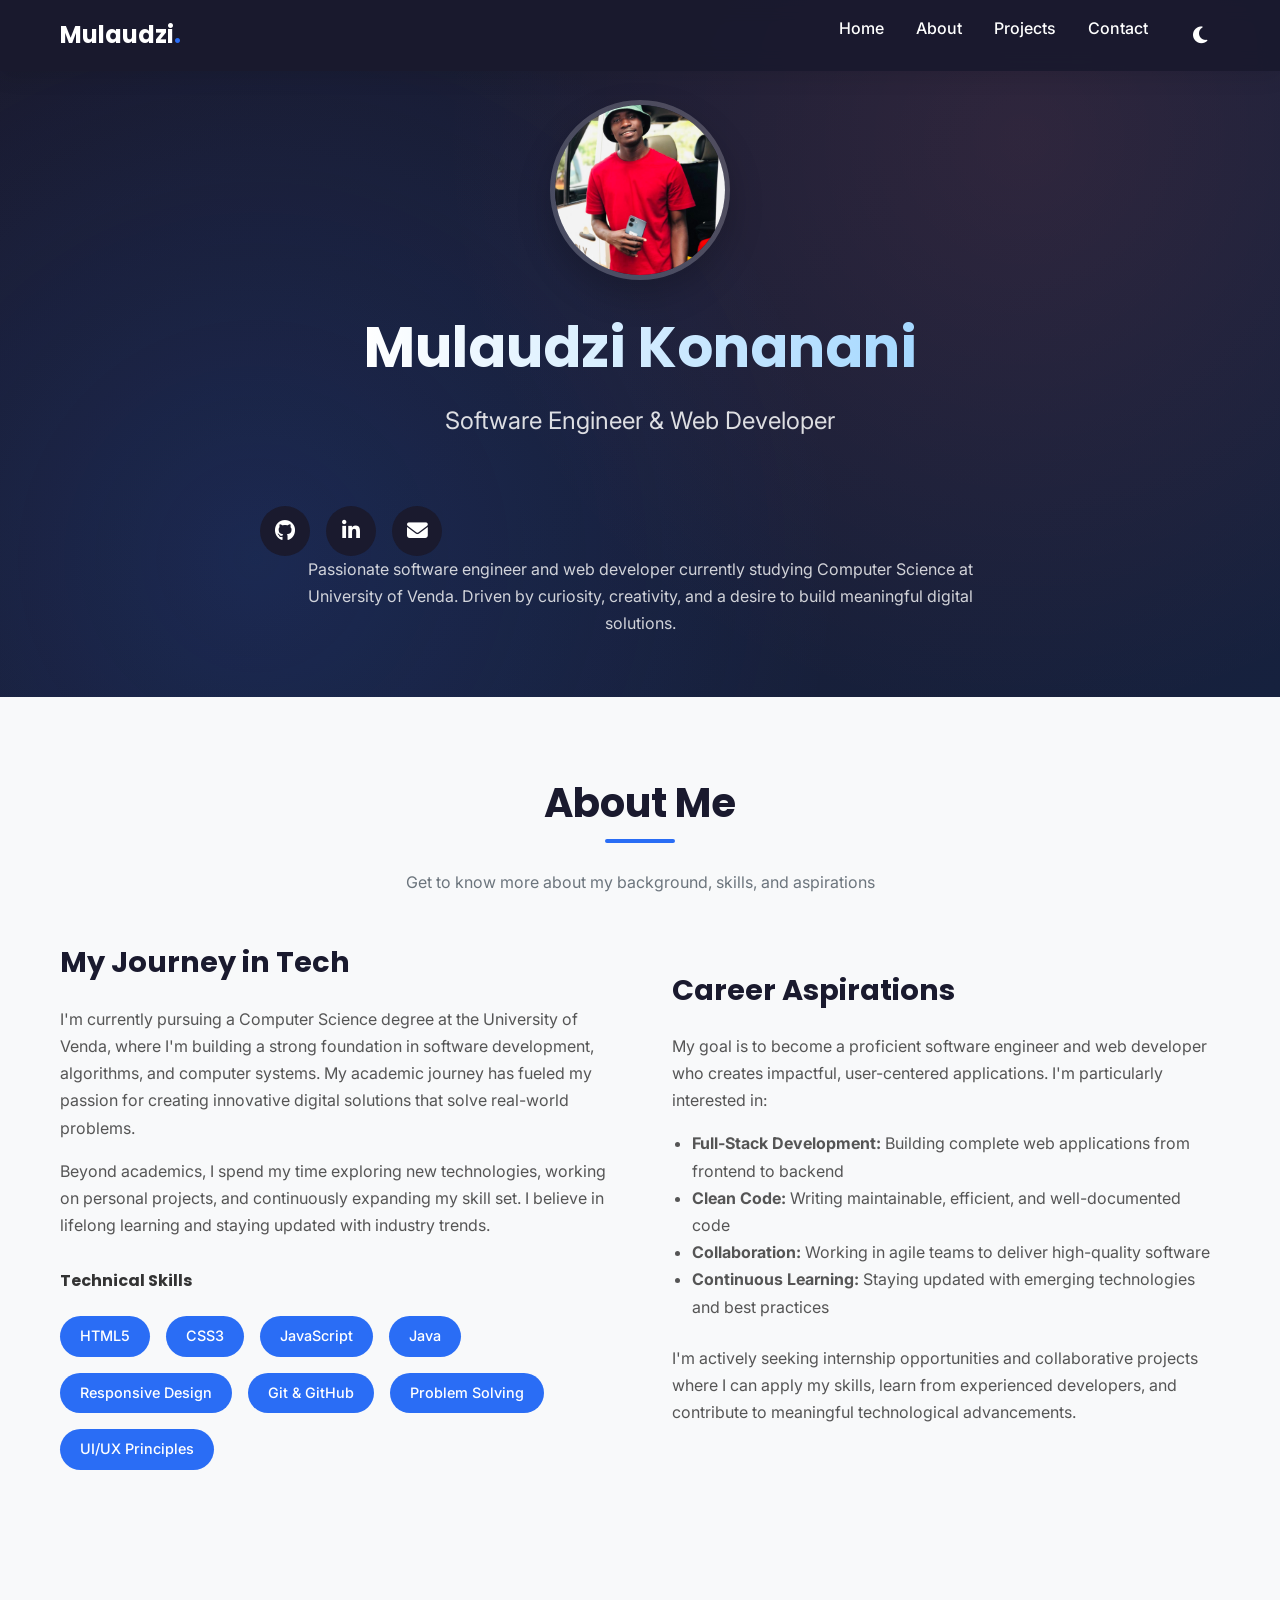
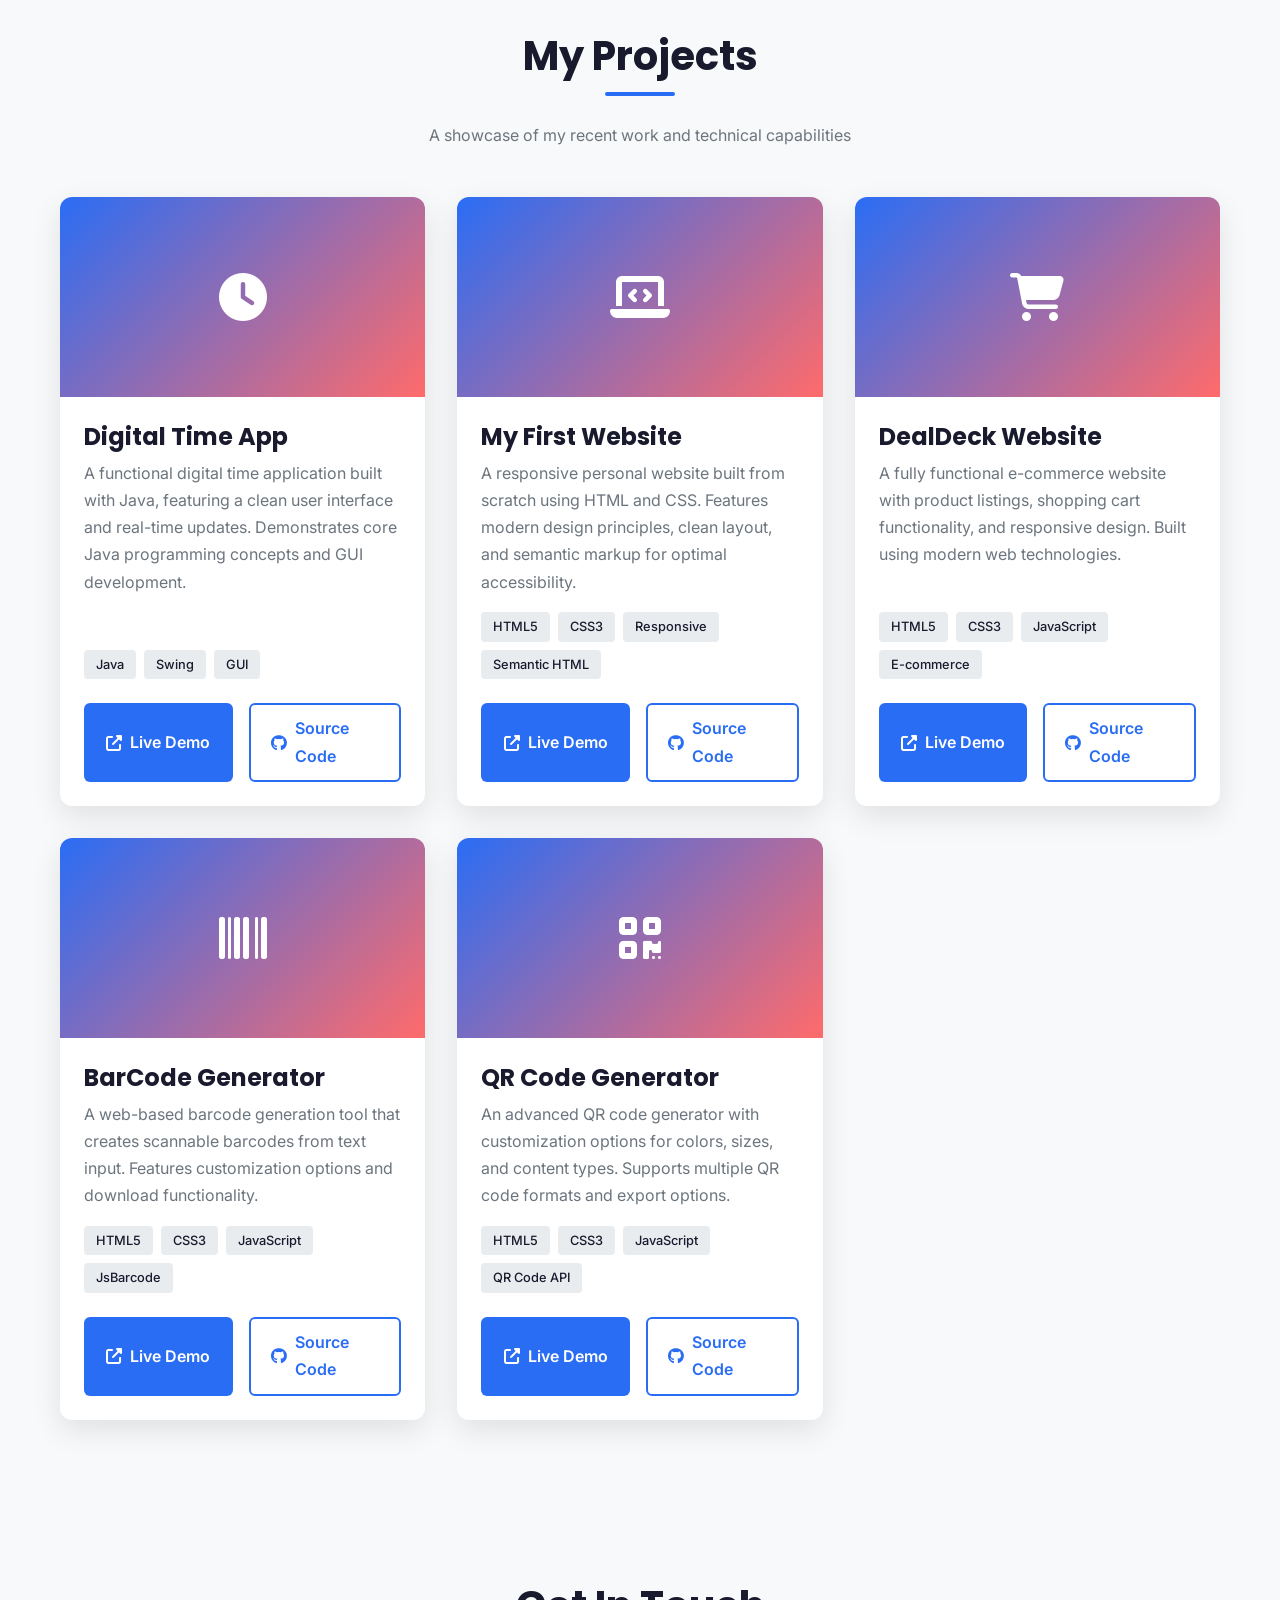
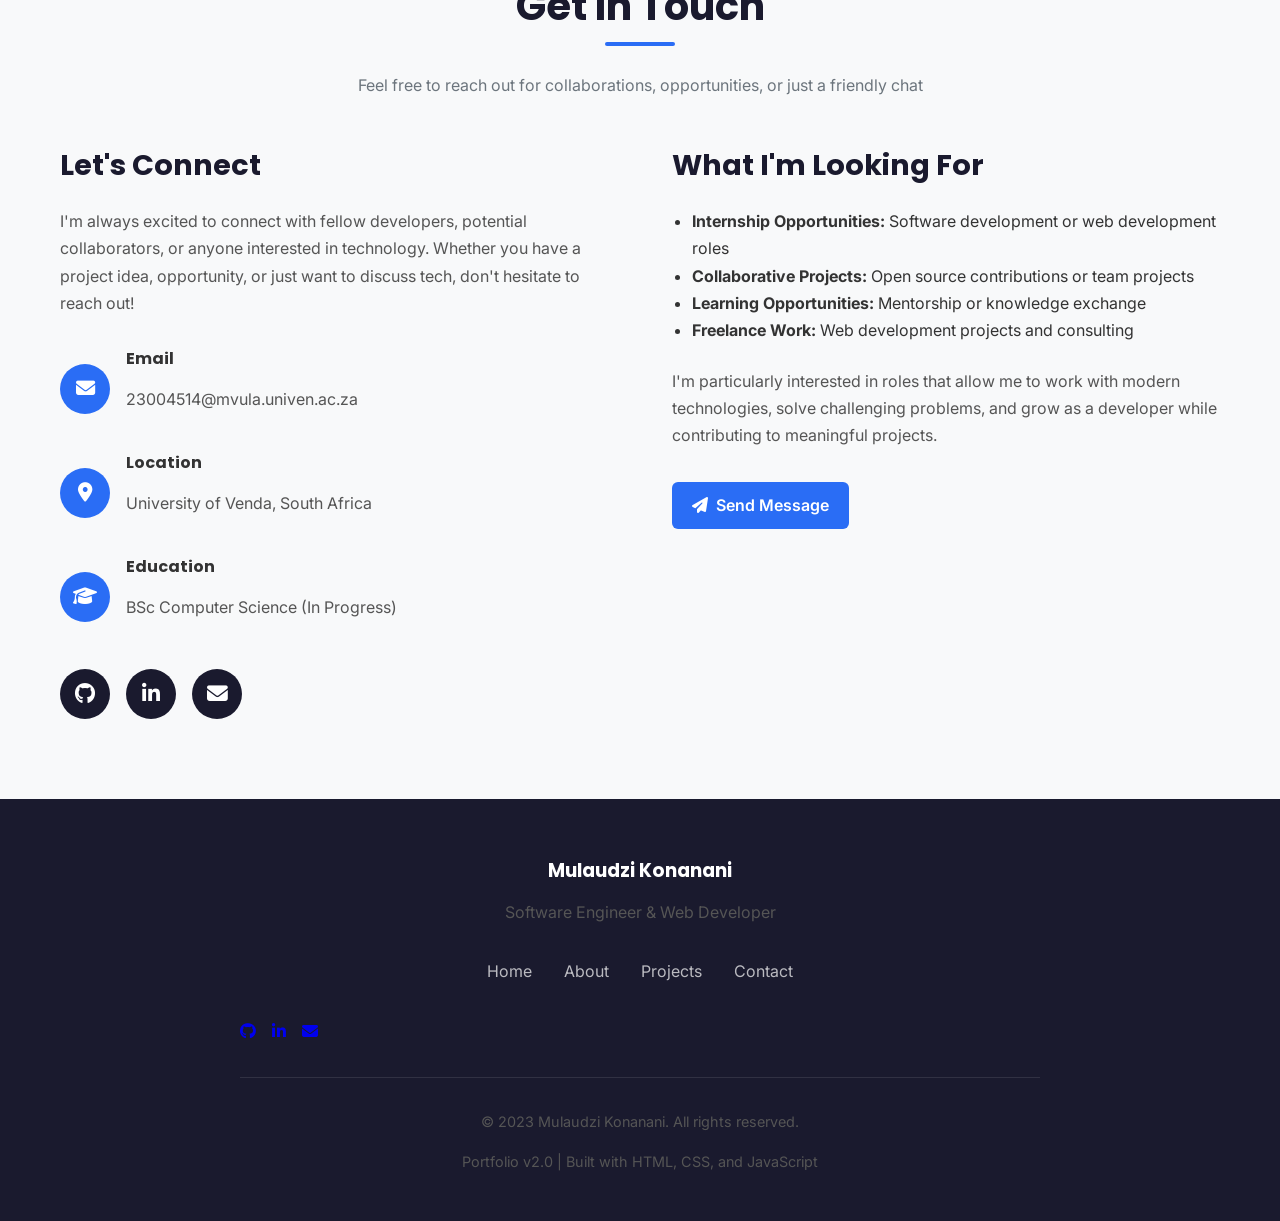
==== index.html @ ebdf6f1a "Update print statement from 'Hello' to 'Goodbye'" ====
<!DOCTYPE html>
<html lang="en">
<head>
    <meta charset="UTF-8" />
    <meta name="viewport" content="width=device-width, initial-scale=1.0" />
    <title>Mulaudzi Konanani | Software Engineer & Web Developer</title>
    <link rel="stylesheet" href="https://cdnjs.cloudflare.com/ajax/libs/font-awesome/6.5.0/css/all.min.css">
    <link rel="preconnect" href="https://fonts.googleapis.com">
    <link rel="preconnect" href="https://fonts.gstatic.com" crossorigin>
    <link href="https://fonts.googleapis.com/css2?family=Poppins:wght@300;400;500;600;700&family=Inter:wght@300;400;500;600&display=swap" rel="stylesheet">
    <style>
        :root {
            --primary: #2a6df5;
            --primary-dark: #1a56d4;
            --secondary: #ff6b6b;
            --dark: #1a1a2e;
            --light: #f8f9fa;
            --gray: #6c757d;
            --gray-light: #e9ecef;
            --success: #28a745;
            --shadow: 0 10px 30px rgba(0, 0, 0, 0.1);
            --shadow-dark: 0 10px 30px rgba(0, 0, 0, 0.3);
            --transition: all 0.3s cubic-bezier(0.25, 0.8, 0.25, 1);
            --border-radius: 12px;
        }

        * {
            margin: 0;
            padding: 0;
            box-sizing: border-box;
        }

        html {
            scroll-behavior: smooth;
            scroll-padding-top: 80px;
        }

        body {
            font-family: 'Inter', sans-serif;
            line-height: 1.7;
            color: #333;
            background-color: var(--light);
            transition: var(--transition);
            overflow-x: hidden;
        }

        h1, h2, h3, h4 {
            font-family: 'Poppins', sans-serif;
            font-weight: 700;
            line-height: 1.3;
            margin-bottom: 1rem;
        }

        p {
            margin-bottom: 1rem;
            color: #555;
        }

        .container {
            max-width: 1200px;
            margin: 0 auto;
            padding: 0 20px;
        }

        /* Header & Navigation */
        header {
            background: linear-gradient(135deg, var(--dark) 0%, #16213e 100%);
            color: white;
            padding: 100px 0 60px;
            position: relative;
            overflow: hidden;
        }

        header::before {
            content: '';
            position: absolute;
            top: 0;
            left: 0;
            width: 100%;
            height: 100%;
            background: radial-gradient(circle at 20% 80%, rgba(42, 109, 245, 0.15) 0%, transparent 50%),
                        radial-gradient(circle at 80% 20%, rgba(255, 107, 107, 0.1) 0%, transparent 50%);
            z-index: 0;
        }

        .header-content {
            position: relative;
            z-index: 1;
            text-align: center;
            max-width: 800px;
            margin: 0 auto;
        }

        .header-content h1 {
            font-size: 3.5rem;
            margin-bottom: 1rem;
            background: linear-gradient(90deg, #fff, #a5d8ff);
            -webkit-background-clip: text;
            background-clip: text;
            color: transparent;
            animation: fadeInUp 1s ease;
        }

        .header-content .subtitle {
            font-size: 1.5rem;
            font-weight: 400;
            margin-bottom: 2rem;
            color: rgba(255, 255, 255, 0.85);
            animation: fadeInUp 1s ease 0.2s both;
        }

        .profile-container {
            display: flex;
            flex-direction: column;
            align-items: center;
            gap: 2rem;
            margin-bottom: 2rem;
        }

        .profile-photo {
            width: 180px;
            height: 180px;
            border-radius: 50%;
            object-fit: cover;
            border: 5px solid rgba(255, 255, 255, 0.2);
            box-shadow: 0 15px 35px rgba(0, 0, 0, 0.2);
            transition: var(--transition);
            animation: fadeIn 1s ease 0.4s both;
        }

        .profile-photo:hover {
            transform: scale(1.05);
            border-color: var(--primary);
        }

        /* Navigation */
        nav {
            position: fixed;
            top: 0;
            left: 0;
            width: 100%;
            background: rgba(26, 26, 46, 0.95);
            backdrop-filter: blur(10px);
            z-index: 1000;
            box-shadow: 0 5px 20px rgba(0, 0, 0, 0.1);
            padding: 15px 0;
        }

        .nav-container {
            display: flex;
            justify-content: space-between;
            align-items: center;
        }

        .logo {
            font-family: 'Poppins', sans-serif;
            font-weight: 700;
            font-size: 1.5rem;
            color: white;
            text-decoration: none;
        }

        .logo span {
            color: var(--primary);
        }

        .nav-links {
            display: flex;
            gap: 2rem;
            list-style: none;
        }

        .nav-links a {
            color: white;
            text-decoration: none;
            font-weight: 500;
            font-size: 1rem;
            position: relative;
            padding: 5px 0;
            transition: var(--transition);
        }

        .nav-links a::after {
            content: '';
            position: absolute;
            bottom: 0;
            left: 0;
            width: 0;
            height: 2px;
            background: var(--primary);
            transition: width 0.3s ease;
        }

        .nav-links a:hover::after,
        .nav-links a.active::after {
            width: 100%;
        }

        .nav-links a:hover {
            color: #a5d8ff;
        }

        .theme-toggle {
            background: transparent;
            border: none;
            color: white;
            font-size: 1.2rem;
            cursor: pointer;
            width: 40px;
            height: 40px;
            border-radius: 50%;
            display: flex;
            align-items: center;
            justify-content: center;
            transition: var(--transition);
        }

        .theme-toggle:hover {
            background: rgba(255, 255, 255, 0.1);
        }

        .mobile-menu-btn {
            display: none;
            background: transparent;
            border: none;
            color: white;
            font-size: 1.5rem;
            cursor: pointer;
        }

        /* Sections */
        section {
            padding: 80px 0;
        }

        section:nth-child(even) {
            background-color: #f8f9fa;
        }

        .section-title {
            text-align: center;
            margin-bottom: 3rem;
            position: relative;
        }

        .section-title h2 {
            font-size: 2.5rem;
            color: var(--dark);
            display: inline-block;
        }

        .section-title h2::after {
            content: '';
            display: block;
            width: 70px;
            height: 4px;
            background: var(--primary);
            margin: 10px auto;
            border-radius: 2px;
        }

        .section-title p {
            color: var(--gray);
            max-width: 700px;
            margin: 0 auto;
        }

        /* About Section */
        .about-content {
            display: grid;
            grid-template-columns: 1fr 1fr;
            gap: 4rem;
            align-items: center;
        }

        .about-text h3 {
            font-size: 1.8rem;
            margin-bottom: 1.5rem;
            color: var(--dark);
        }

        .skills-container {
            display: flex;
            flex-wrap: wrap;
            gap: 1rem;
            margin-top: 1.5rem;
        }

        .skill-tag {
            background: var(--primary);
            color: white;
            padding: 8px 20px;
            border-radius: 50px;
            font-weight: 500;
            font-size: 0.9rem;
            transition: var(--transition);
        }

        .skill-tag:hover {
            transform: translateY(-3px);
            box-shadow: 0 5px 15px rgba(42, 109, 245, 0.3);
        }

        /* Projects Section */
        .projects-grid {
            display: grid;
            grid-template-columns: repeat(auto-fill, minmax(350px, 1fr));
            gap: 2rem;
        }

        .project-card {
            background: white;
            border-radius: var(--border-radius);
            overflow: hidden;
            box-shadow: var(--shadow);
            transition: var(--transition);
            height: 100%;
            display: flex;
            flex-direction: column;
        }

        .project-card:hover {
            transform: translateY(-10px);
            box-shadow: 0 20px 40px rgba(0, 0, 0, 0.15);
        }

        .project-img {
            height: 200px;
            background: linear-gradient(135deg, var(--primary) 0%, var(--secondary) 100%);
            display: flex;
            align-items: center;
            justify-content: center;
            color: white;
            font-size: 3rem;
        }

        .project-content {
            padding: 1.5rem;
            flex-grow: 1;
            display: flex;
            flex-direction: column;
        }

        .project-content h3 {
            font-size: 1.5rem;
            color: var(--dark);
            margin-bottom: 0.5rem;
        }

        .project-content p {
            color: var(--gray);
            margin-bottom: 1rem;
            flex-grow: 1;
        }

        .project-tools {
            display: flex;
            flex-wrap: wrap;
            gap: 0.5rem;
            margin-bottom: 1.5rem;
        }

        .tool-tag {
            background: var(--gray-light);
            color: var(--dark);
            padding: 4px 12px;
            border-radius: 4px;
            font-size: 0.8rem;
            font-weight: 500;
        }

        .project-links {
            display: flex;
            gap: 1rem;
        }

        .project-link {
            display: inline-flex;
            align-items: center;
            gap: 8px;
            padding: 10px 20px;
            background: var(--primary);
            color: white;
            text-decoration: none;
            border-radius: 6px;
            font-weight: 600;
            transition: var(--transition);
            flex: 1;
            justify-content: center;
        }

        .project-link:hover {
            background: var(--primary-dark);
            transform: translateY(-3px);
            box-shadow: 0 5px 15px rgba(42, 109, 245, 0.3);
        }

        .project-link.secondary {
            background: transparent;
            color: var(--primary);
            border: 2px solid var(--primary);
        }

        .project-link.secondary:hover {
            background: var(--primary);
            color: white;
        }

        /* Contact Section */
        .contact-content {
            display: grid;
            grid-template-columns: 1fr 1fr;
            gap: 4rem;
        }

        .contact-info h3 {
            font-size: 1.8rem;
            margin-bottom: 1.5rem;
            color: var(--dark);
        }

        .contact-details {
            margin-top: 2rem;
        }

        .contact-item {
            display: flex;
            align-items: center;
            gap: 1rem;
            margin-bottom: 1.5rem;
        }

        .contact-icon {
            width: 50px;
            height: 50px;
            background: var(--primary);
            color: white;
            border-radius: 50%;
            display: flex;
            align-items: center;
            justify-content: center;
            font-size: 1.2rem;
        }

        .social-links {
            display: flex;
            gap: 1rem;
            margin-top: 2rem;
        }

        .social-link {
            width: 50px;
            height: 50px;
            border-radius: 50%;
            background: var(--dark);
            color: white;
            display: flex;
            align-items: center;
            justify-content: center;
            font-size: 1.3rem;
            transition: var(--transition);
            text-decoration: none;
        }

        .social-link:hover {
            background: var(--primary);
            transform: translateY(-5px);
        }

        /* Footer */
        footer {
            background: var(--dark);
            color: white;
            padding: 60px 0 30px;
            text-align: center;
        }

        .footer-content {
            max-width: 800px;
            margin: 0 auto;
        }

        .footer-links {
            display: flex;
            justify-content: center;
            gap: 2rem;
            margin: 2rem 0;
            flex-wrap: wrap;
        }

        .footer-links a {
            color: rgba(255, 255, 255, 0.7);
            text-decoration: none;
            transition: var(--transition);
        }

        .footer-links a:hover {
            color: var(--primary);
        }

        .copyright {
            margin-top: 2rem;
            padding-top: 2rem;
            border-top: 1px solid rgba(255, 255, 255, 0.1);
            color: rgba(255, 255, 255, 0.5);
            font-size: 0.9rem;
        }

        /* Animations */
        @keyframes fadeIn {
            from { opacity: 0; }
            to { opacity: 1; }
        }

        @keyframes fadeInUp {
            from { opacity: 0; transform: translateY(20px); }
            to { opacity: 1; transform: translateY(0); }
        }

        /* Dark Mode */
        body.dark-mode {
            background-color: #121212;
            color: #e0e0e0;
        }

        body.dark-mode p {
            color: #b0b0b0;
        }

        body.dark-mode section:nth-child(even) {
            background-color: #1a1a1a;
        }

        body.dark-mode .section-title h2 {
            color: #f0f0f0;
        }

        body.dark-mode .project-card {
            background: #2a2a2a;
        }

        body.dark-mode .tool-tag {
            background: #3a3a3a;
            color: #e0e0e0;
        }

        body.dark-mode .skill-tag {
            background: var(--primary);
        }

        /* Responsive */
        @media (max-width: 992px) {
            .header-content h1 {
                font-size: 2.8rem;
            }
            
            .about-content,
            .contact-content {
                grid-template-columns: 1fr;
                gap: 2rem;
            }
            
            .projects-grid {
                grid-template-columns: repeat(auto-fill, minmax(300px, 1fr));
            }
        }

        @media (max-width: 768px) {
            .header-content h1 {
                font-size: 2.2rem;
            }
            
            .header-content .subtitle {
                font-size: 1.2rem;
            }
            
            .mobile-menu-btn {
                display: block;
            }
            
            .nav-links {
                position: fixed;
                top: 70px;
                left: 0;
                width: 100%;
                background: rgba(26, 26, 46, 0.98);
                flex-direction: column;
                padding: 20px;
                transform: translateY(-100%);
                opacity: 0;
                transition: var(--transition);
                box-shadow: 0 10px 30px rgba(0, 0, 0, 0.2);
            }
            
            .nav-links.active {
                transform: translateY(0);
                opacity: 1;
            }
            
            .project-links {
                flex-direction: column;
            }
            
            section {
                padding: 60px 0;
            }
        }

        @media (max-width: 576px) {
            .header-content h1 {
                font-size: 1.8rem;
            }
            
            .section-title h2 {
                font-size: 2rem;
            }
            
            .projects-grid {
                grid-template-columns: 1fr;
            }
        }

        /* Utility Classes */
        .text-center { text-align: center; }
        .mt-1 { margin-top: 1rem; }
        .mt-2 { margin-top: 2rem; }
        .mb-1 { margin-bottom: 1rem; }
        .mb-2 { margin-bottom: 2rem; }
    </style>
</head>

<body>
    <!-- Navigation -->
    <nav>
        <div class="container nav-container">
            <a href="#" class="logo">Mulaudzi<span>.</span></a>
            
            <button class="mobile-menu-btn" id="mobileMenuBtn">
                <i class="fas fa-bars"></i>
            </button>
            
            <ul class="nav-links" id="navLinks">
                <li><a href="#home" class="active">Home</a></li>
                <li><a href="#about">About</a></li>
                <li><a href="#projects">Projects</a></li>
                <li><a href="#contact">Contact</a></li>
                <li>
                    <button class="theme-toggle" id="themeToggle" aria-label="Toggle theme">
                        <i class="fas fa-moon"></i>
                    </button>
                </li>
            </ul>
        </div>
    </nav>

    <!-- Header / Hero Section -->
    <header id="home">
        <div class="container header-content">
            <div class="profile-container">
                <img src="Kowny.jpg" alt="Photo of Mulaudzi Konanani" class="profile-photo">
                <div>
                    <h1>Mulaudzi Konanani</h1>
                    <p class="subtitle">Software Engineer & Web Developer</p>
                </div>
            </div>
            
            <div class="social-links">
                <a href="https://github.com/23004514" target="_blank" aria-label="GitHub" class="social-link">
                    <i class="fab fa-github"></i>
                </a>
                <a href="https://www.linkedin.com/in/mulaudzi-konanani-b9b3ab383" target="_blank" aria-label="LinkedIn" class="social-link">
                    <i class="fab fa-linkedin-in"></i>
                </a>
                <a href="mailto:23004514@mvula.univen.ac.za" aria-label="Email" class="social-link">
                    <i class="fas fa-envelope"></i>
                </a>
            </div>
            
            <p class="text-center mt-2" style="color: rgba(255,255,255,0.8); max-width: 700px; margin: 0 auto;">
                Passionate software engineer and web developer currently studying Computer Science at University of Venda. 
                Driven by curiosity, creativity, and a desire to build meaningful digital solutions.
            </p>
        </div>
    </header>

    <!-- About Section -->
    <section id="about">
        <div class="container">
            <div class="section-title">
                <h2>About Me</h2>
                <p>Get to know more about my background, skills, and aspirations</p>
            </div>
            
            <div class="about-content">
                <div class="about-text">
                    <h3>My Journey in Tech</h3>
                    <p>
                        I'm currently pursuing a Computer Science degree at the University of Venda, 
                        where I'm building a strong foundation in software development, algorithms, 
                        and computer systems. My academic journey has fueled my passion for creating 
                        innovative digital solutions that solve real-world problems.
                    </p>
                    <p>
                        Beyond academics, I spend my time exploring new technologies, working on 
                        personal projects, and continuously expanding my skill set. I believe in 
                        lifelong learning and staying updated with industry trends.
                    </p>
                    
                    <div class="mt-2">
                        <h4>Technical Skills</h4>
                        <div class="skills-container">
                            <span class="skill-tag">HTML5</span>
                            <span class="skill-tag">CSS3</span>
                            <span class="skill-tag">JavaScript</span>
                            <span class="skill-tag">Java</span>
                            <span class="skill-tag">Responsive Design</span>
                            <span class="skill-tag">Git & GitHub</span>
                            <span class="skill-tag">Problem Solving</span>
                            <span class="skill-tag">UI/UX Principles</span>
                        </div>
                    </div>
                </div>
                
                <div class="about-text">
                    <h3>Career Aspirations</h3>
                    <p>
                        My goal is to become a proficient software engineer and web developer who 
                        creates impactful, user-centered applications. I'm particularly interested in:
                    </p>
                    <ul style="padding-left: 20px; margin-bottom: 1.5rem; color: #555;">
                        <li><strong>Full-Stack Development:</strong> Building complete web applications from frontend to backend</li>
                        <li><strong>Clean Code:</strong> Writing maintainable, efficient, and well-documented code</li>
                        <li><strong>Collaboration:</strong> Working in agile teams to deliver high-quality software</li>
                        <li><strong>Continuous Learning:</strong> Staying updated with emerging technologies and best practices</li>
                    </ul>
                    
                    <p>
                        I'm actively seeking internship opportunities and collaborative projects 
                        where I can apply my skills, learn from experienced developers, and 
                        contribute to meaningful technological advancements.
                    </p>
                </div>
            </div>
        </div>
    </section>

    <!-- Projects Section -->
    <section id="projects">
        <div class="container">
            <div class="section-title">
                <h2>My Projects</h2>
                <p>A showcase of my recent work and technical capabilities</p>
            </div>
            
            <div class="projects-grid">
                <!-- Project 1 -->
                <div class="project-card">
                    <div class="project-img">
                        <i class="fas fa-clock"></i>
                    </div>
                    <div class="project-content">
                        <h3>Digital Time App</h3>
                        <p>A functional digital time application built with Java, featuring a clean user interface and real-time updates. Demonstrates core Java programming concepts and GUI development.</p>
                        
                        <div class="project-tools">
                            <span class="tool-tag">Java</span>
                            <span class="tool-tag">Swing</span>
                            <span class="tool-tag">GUI</span>
                        </div>
                        
                        <div class="project-links">
                            <a href="#" class="project-link" target="_blank">
                                <i class="fas fa-external-link-alt"></i> Live Demo
                            </a>
                            <a href="https://github.com/23004514" class="project-link secondary" target="_blank">
                                <i class="fab fa-github"></i> Source Code
                            </a>
                        </div>
                    </div>
                </div>
                
                <!-- Project 2 -->
                <div class="project-card">
                    <div class="project-img">
                        <i class="fas fa-laptop-code"></i>
                    </div>
                    <div class="project-content">
                        <h3>My First Website</h3>
                        <p>A responsive personal website built from scratch using HTML and CSS. Features modern design principles, clean layout, and semantic markup for optimal accessibility.</p>
                        
                        <div class="project-tools">
                            <span class="tool-tag">HTML5</span>
                            <span class="tool-tag">CSS3</span>
                            <span class="tool-tag">Responsive</span>
                            <span class="tool-tag">Semantic HTML</span>
                        </div>
                        
                        <div class="project-links">
                            <a href="#" class="project-link" target="_blank">
                                <i class="fas fa-external-link-alt"></i> Live Demo
                            </a>
                            <a href="https://github.com/23004514" class="project-link secondary" target="_blank">
                                <i class="fab fa-github"></i> Source Code
                            </a>
                        </div>
                    </div>
                </div>
                
                <!-- Project 3 -->
                <div class="project-card">
                    <div class="project-img">
                        <i class="fas fa-shopping-cart"></i>
                    </div>
                    <div class="project-content">
                        <h3>DealDeck Website</h3>
                        <p>A fully functional e-commerce website with product listings, shopping cart functionality, and responsive design. Built using modern web technologies.</p>
                        
                        <div class="project-tools">
                            <span class="tool-tag">HTML5</span>
                            <span class="tool-tag">CSS3</span>
                            <span class="tool-tag">JavaScript</span>
                            <span class="tool-tag">E-commerce</span>
                        </div>
                        
                        <div class="project-links">
                            <a href="https://23004514.github.io/DEALDECK/" class="project-link" target="_blank">
                                <i class="fas fa-external-link-alt"></i> Live Demo
                            </a>
                            <a href="https://github.com/23004514/DEALDECK" class="project-link secondary" target="_blank">
                                <i class="fab fa-github"></i> Source Code
                            </a>
                        </div>
                    </div>
                </div>
                
                <!-- Project 4 -->
                <div class="project-card">
                    <div class="project-img">
                        <i class="fas fa-barcode"></i>
                    </div>
                    <div class="project-content">
                        <h3>BarCode Generator</h3>
                        <p>A web-based barcode generation tool that creates scannable barcodes from text input. Features customization options and download functionality.</p>
                        
                        <div class="project-tools">
                            <span class="tool-tag">HTML5</span>
                            <span class="tool-tag">CSS3</span>
                            <span class="tool-tag">JavaScript</span>
                            <span class="tool-tag">JsBarcode</span>
                        </div>
                        
                        <div class="project-links">
                            <a href="https://23004514.github.io/BarCode/" class="project-link" target="_blank">
                                <i class="fas fa-external-link-alt"></i> Live Demo
                            </a>
                            <a href="https://github.com/23004514/BarCode" class="project-link secondary" target="_blank">
                                <i class="fab fa-github"></i> Source Code
                            </a>
                        </div>
                    </div>
                </div>
                
                <!-- Project 5 -->
                <div class="project-card">
                    <div class="project-img">
                        <i class="fas fa-qrcode"></i>
                    </div>
                    <div class="project-content">
                        <h3>QR Code Generator</h3>
                        <p>An advanced QR code generator with customization options for colors, sizes, and content types. Supports multiple QR code formats and export options.</p>
                        
                        <div class="project-tools">
                            <span class="tool-tag">HTML5</span>
                            <span class="tool-tag">CSS3</span>
                            <span class="tool-tag">JavaScript</span>
                            <span class="tool-tag">QR Code API</span>
                        </div>
                        
                        <div class="project-links">
                            <a href="https://23004514.github.io/QR-CODE/" class="project-link" target="_blank">
                                <i class="fas fa-external-link-alt"></i> Live Demo
                            </a>
                            <a href="https://github.com/23004514/QR-CODE" class="project-link secondary" target="_blank">
                                <i class="fab fa-github"></i> Source Code
                            </a>
                        </div>
                    </div>
                </div>
            </div>
        </div>
    </section>

    <!-- Contact Section -->
    <section id="contact">
        <div class="container">
            <div class="section-title">
                <h2>Get In Touch</h2>
                <p>Feel free to reach out for collaborations, opportunities, or just a friendly chat</p>
            </div>
            
            <div class="contact-content">
                <div class="contact-info">
                    <h3>Let's Connect</h3>
                    <p>
                        I'm always excited to connect with fellow developers, potential collaborators, 
                        or anyone interested in technology. Whether you have a project idea, opportunity, 
                        or just want to discuss tech, don't hesitate to reach out!
                    </p>
                    
                    <div class="contact-details">
                        <div class="contact-item">
                            <div class="contact-icon">
                                <i class="fas fa-envelope"></i>
                            </div>
                            <div>
                                <h4>Email</h4>
                                <p>23004514@mvula.univen.ac.za</p>
                            </div>
                        </div>
                        
                        <div class="contact-item">
                            <div class="contact-icon">
                                <i class="fas fa-map-marker-alt"></i>
                            </div>
                            <div>
                                <h4>Location</h4>
                                <p>University of Venda, South Africa</p>
                            </div>
                        </div>
                        
                        <div class="contact-item">
                            <div class="contact-icon">
                                <i class="fas fa-graduation-cap"></i>
                            </div>
                            <div>
                                <h4>Education</h4>
                                <p>BSc Computer Science (In Progress)</p>
                            </div>
                        </div>
                    </div>
                    
                    <div class="social-links">
                        <a href="https://github.com/23004514" target="_blank" aria-label="GitHub" class="social-link">
                            <i class="fab fa-github"></i>
                        </a>
                        <a href="https://www.linkedin.com/in/mulaudzi-konanani-b9b3ab383" target="_blank" aria-label="LinkedIn" class="social-link">
                            <i class="fab fa-linkedin-in"></i>
                        </a>
                        <a href="mailto:23004514@mvula.univen.ac.za" aria-label="Email" class="social-link">
                            <i class="fas fa-envelope"></i>
                        </a>
                    </div>
                </div>
                
                <div class="contact-info">
                    <h3>What I'm Looking For</h3>
                    <ul style="padding-left: 20px; margin-bottom: 1.5rem;">
                        <li><strong>Internship Opportunities:</strong> Software development or web development roles</li>
                        <li><strong>Collaborative Projects:</strong> Open source contributions or team projects</li>
                        <li><strong>Learning Opportunities:</strong> Mentorship or knowledge exchange</li>
                        <li><strong>Freelance Work:</strong> Web development projects and consulting</li>
                    </ul>
                    
                    <p>
                        I'm particularly interested in roles that allow me to work with modern 
                        technologies, solve challenging problems, and grow as a developer while 
                        contributing to meaningful projects.
                    </p>
                    
                    <div class="mt-2">
                        <a href="mailto:23004514@mvula.univen.ac.za" class="project-link" style="display: inline-flex;">
                            <i class="fas fa-paper-plane"></i> Send Message
                        </a>
                    </div>
                </div>
            </div>
        </div>
    </section>

    <!-- Footer -->
    <footer>
        <div class="container">
            <div class="footer-content">
                <h3>Mulaudzi Konanani</h3>
                <p>Software Engineer & Web Developer</p>
                
                <div class="footer-links">
                    <a href="#home">Home</a>
                    <a href="#about">About</a>
                    <a href="#projects">Projects</a>
                    <a href="#contact">Contact</a>
                </div>
                
                <div class="social-links">
                    <a href="https://github.com/23004514" target="_blank" aria-label="GitHub">
                        <i class="fab fa-github"></i>
                    </a>
                    <a href="https://www.linkedin.com/in/mulaudzi-konanani-b9b3ab383" target="_blank" aria-label="LinkedIn">
                        <i class="fab fa-linkedin-in"></i>
                    </a>
                    <a href="mailto:23004514@mvula.univen.ac.za" aria-label="Email">
                        <i class="fas fa-envelope"></i>
                    </a>
                </div>
                
                <div class="copyright">
                    <p>&copy; 2023 Mulaudzi Konanani. All rights reserved.</p>
                    <p>Portfolio v2.0 | Built with HTML, CSS, and JavaScript</p>
                </div>
            </div>
        </div>
    </footer>

    <script>
        // Mobile Menu Toggle
        const mobileMenuBtn = document.getElementById('mobileMenuBtn');
        const navLinks = document.getElementById('navLinks');
        
        mobileMenuBtn.addEventListener('click', () => {
            navLinks.classList.toggle('active');
            mobileMenuBtn.innerHTML = navLinks.classList.contains('active') 
                ? '<i class="fas fa-times"></i>' 
                : '<i class="fas fa-bars"></i>';
        });
        
        // Close mobile menu when clicking on a link
        document.querySelectorAll('.nav-links a').forEach(link => {
            link.addEventListener('click', () => {
                navLinks.classList.remove('active');
                mobileMenuBtn.innerHTML = '<i class="fas fa-bars"></i>';
            });
        });
        
        // Theme Toggle
        const themeToggle = document.getElementById('themeToggle');
        const themeIcon = themeToggle.querySelector('i');
        
        // Check for saved theme preference
        const savedTheme = localStorage.getItem('theme') || 'light';
        if (savedTheme === 'dark') {
            document.body.classList.add('dark-mode');
            themeIcon.classList.replace('fa-moon', 'fa-sun');
        }
        
        themeToggle.addEventListener('click', () => {
            document.body.classList.toggle('dark-mode');
            
            if (document.body.classList.contains('dark-mode')) {
                themeIcon.classList.replace('fa-moon', 'fa-sun');
                localStorage.setItem('theme', 'dark');
            } else {
                themeIcon.classList.replace('fa-sun', 'fa-moon');
                localStorage.setItem('theme', 'light');
            }
        });
        
        // Smooth scroll for navigation links
        document.querySelectorAll('a[href^="#"]').forEach(anchor => {
            anchor.addEventListener('click', function(e) {
                e.preventDefault();
                
                const targetId = this.getAttribute('href');
                if (targetId === '#') return;
                
                const targetElement = document.querySelector(targetId);
                if (targetElement) {
                    // Update active nav link
                    document.querySelectorAll('.nav-links a').forEach(link => {
                        link.classList.remove('active');
                    });
                    this.classList.add('active');
                    
                    // Scroll to element
                    window.scrollTo({
                        top: targetElement.offsetTop - 80,
                        behavior: 'smooth'
                    });
                }
            });
        });
        
        // Update active nav link on scroll
        window.addEventListener('scroll', () => {
            let current = '';
            const sections = document.querySelectorAll('section');
            
            sections.forEach(section => {
                const sectionTop = section.offsetTop;
                const sectionHeight = section.clientHeight;
                
                if (scrollY >= (sectionTop - 100)) {
                    current = section.getAttribute('id');
                }
            });
            
            document.querySelectorAll('.nav-links a').forEach(link => {
                link.classList.remove('active');
                if (link.getAttribute('href') === `#${current}`) {
                    link.classList.add('active');
                }
            });
        });
        
        // Add animation to project cards on scroll
        const observerOptions = {
            threshold: 0.1,
            rootMargin: '0px 0px -50px 0px'
        };
        
        const observer = new IntersectionObserver((entries) => {
            entries.forEach(entry => {
                if (entry.isIntersecting) {
                    entry.target.style.animation = 'fadeInUp 0.8s ease forwards';
                    entry.target.style.opacity = '0';
                    entry.target.style.animationDelay = `${entry.target.dataset.delay || '0'}s`;
                }
            });
        }, observerOptions);
        
        // Observe project cards with staggered delay
        document.querySelectorAll('.project-card').forEach((card, index) => {
            card.setAttribute('data-delay', index * 0.1);
            observer.observe(card);
        });
    </script>
</body>
</html>
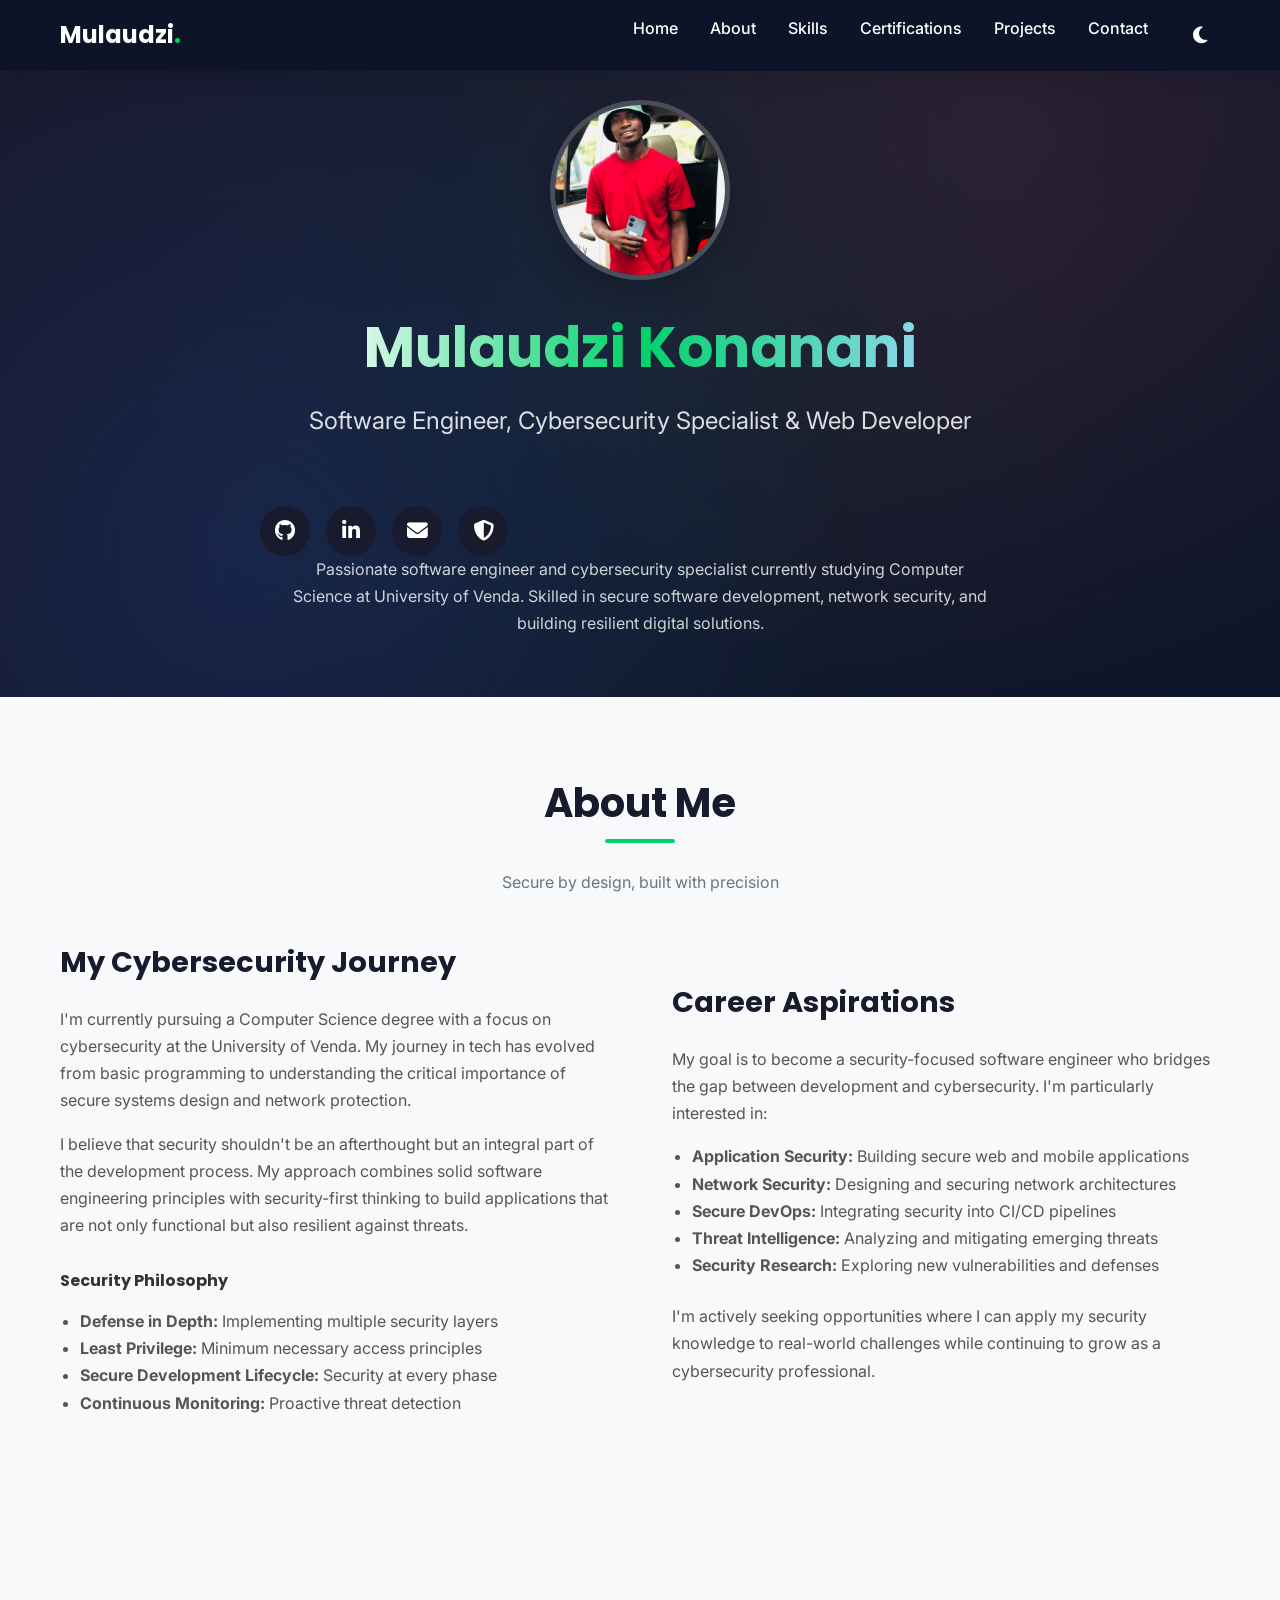
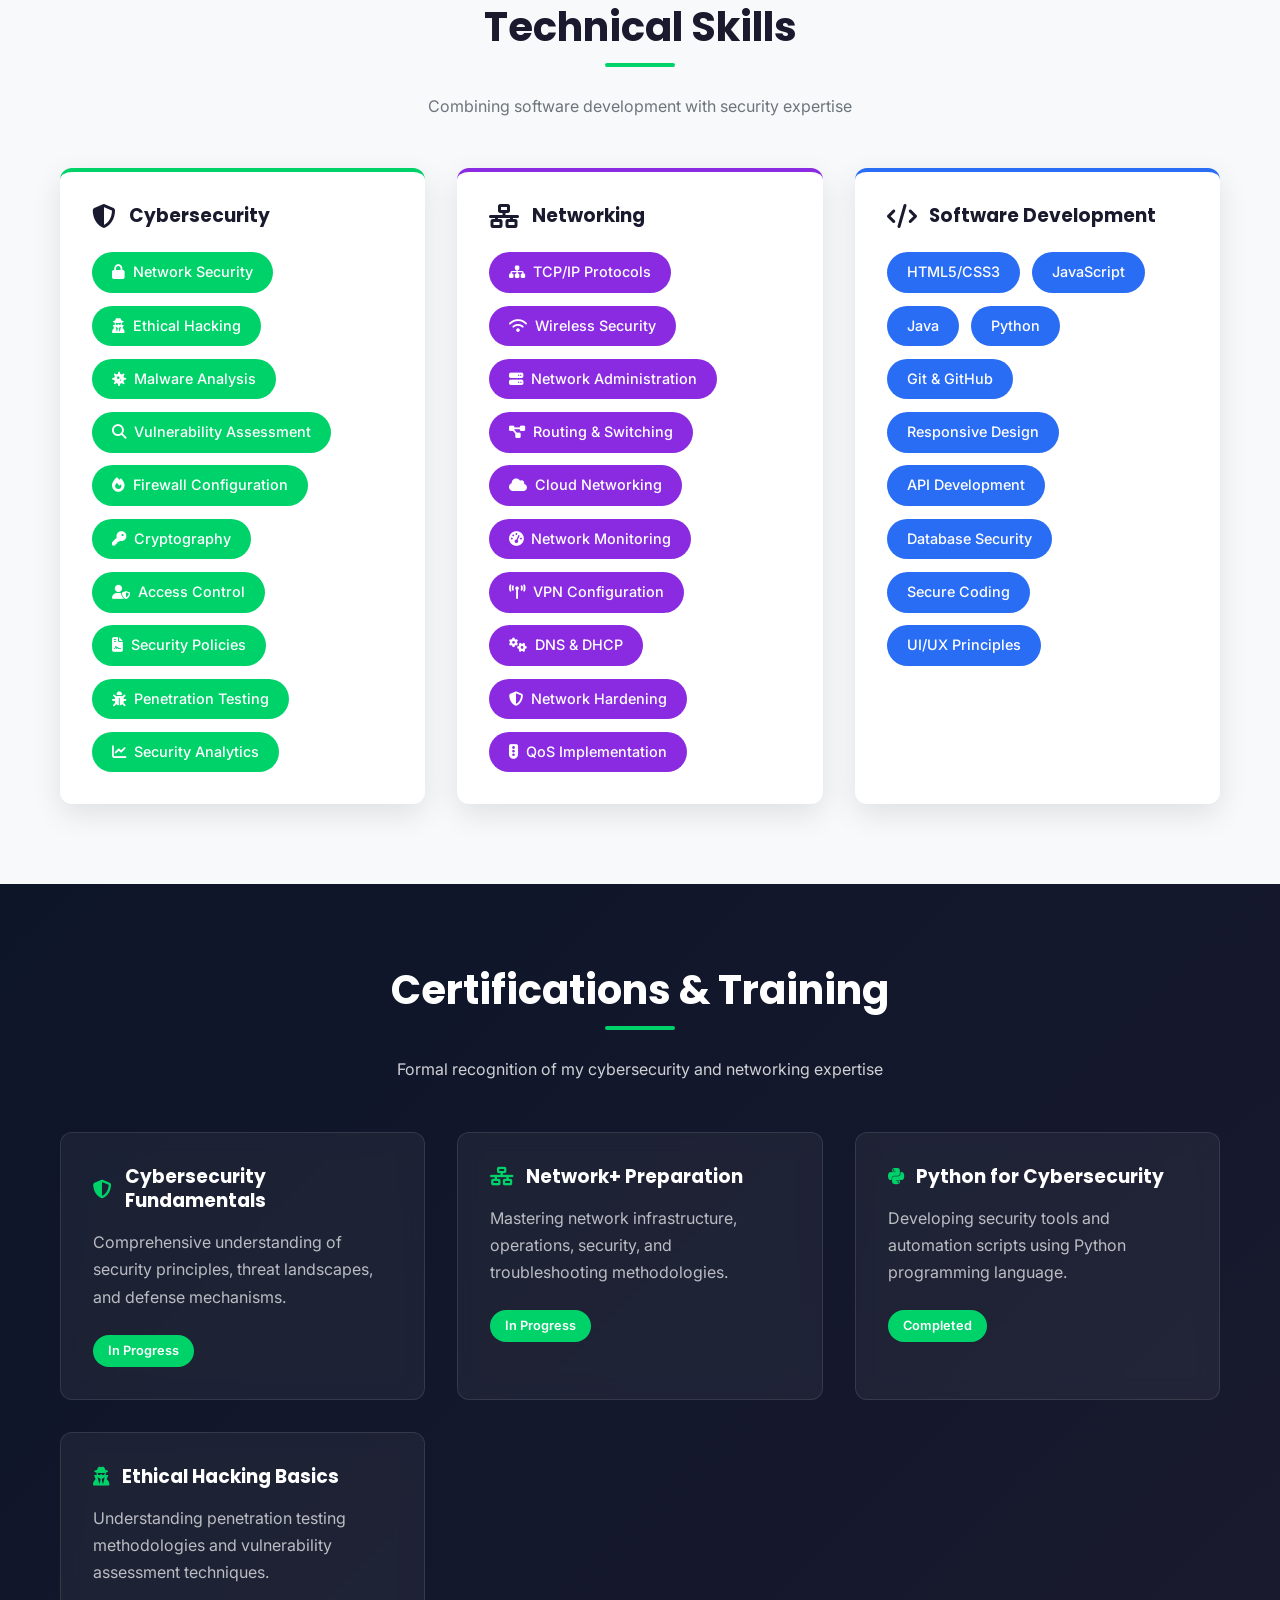
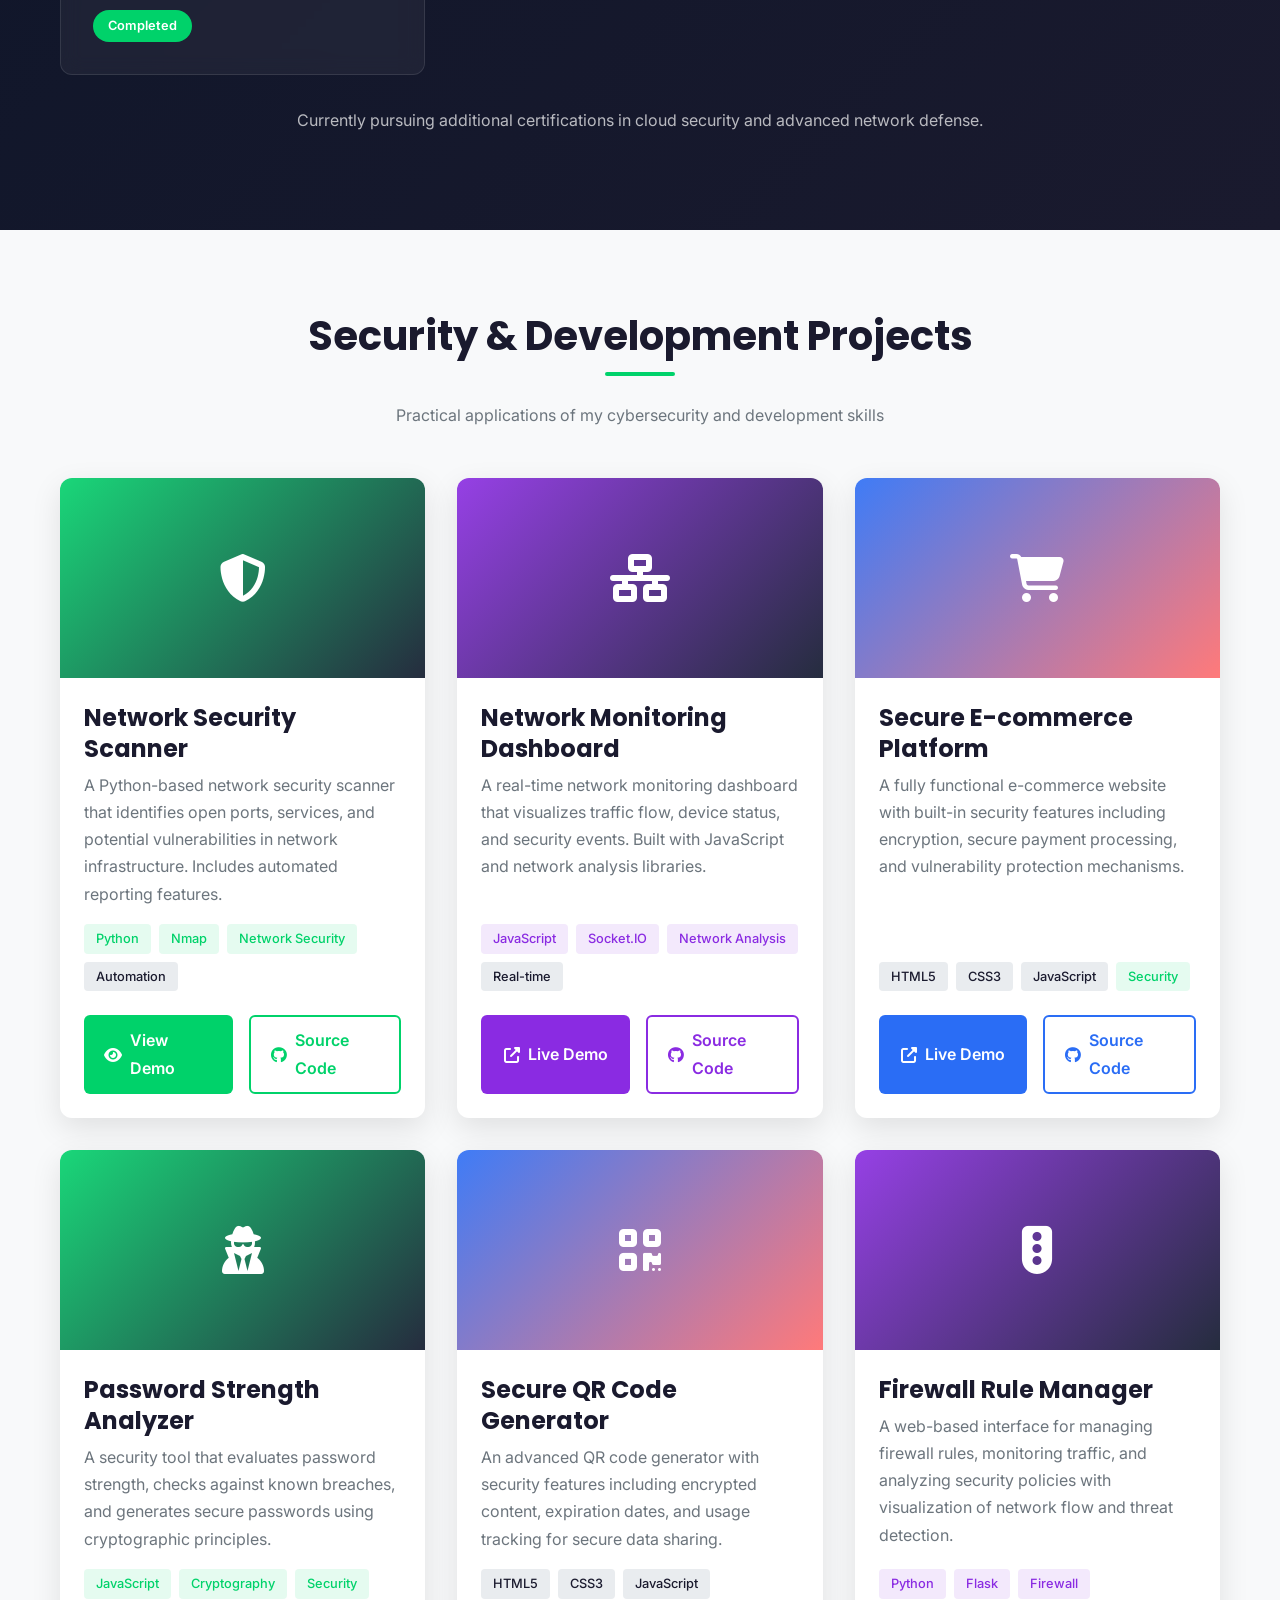
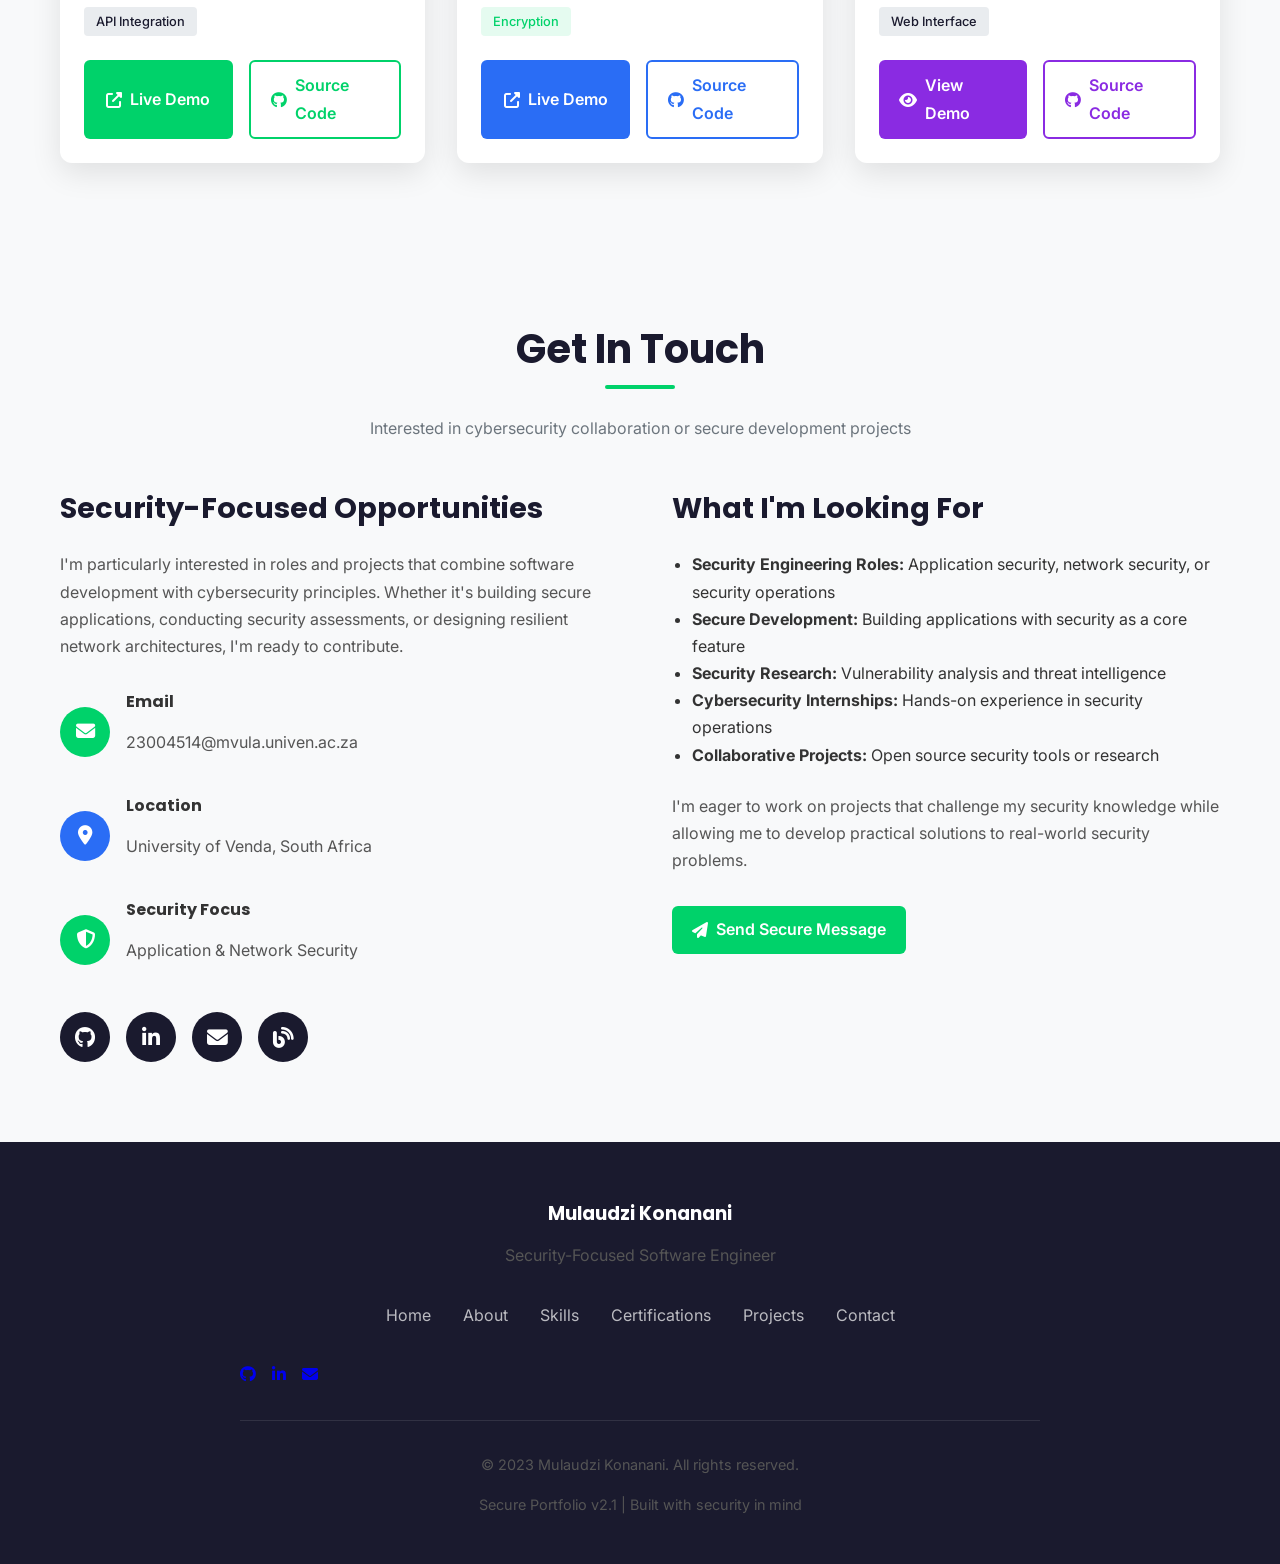
==== commit c023329b: "changes with cybersecurity" ====
--- a/index.html
+++ b/index.html
@@ -3,7 +3,7 @@
 <head>
     <meta charset="UTF-8" />
     <meta name="viewport" content="width=device-width, initial-scale=1.0" />
-    <title>Mulaudzi Konanani | Software Engineer & Web Developer</title>
+    <title>Mulaudzi Konanani | Software Engineer & Cybersecurity Specialist</title>
     <link rel="stylesheet" href="https://cdnjs.cloudflare.com/ajax/libs/font-awesome/6.5.0/css/all.min.css">
     <link rel="preconnect" href="https://fonts.googleapis.com">
     <link rel="preconnect" href="https://fonts.gstatic.com" crossorigin>
@@ -13,6 +13,8 @@
             --primary: #2a6df5;
             --primary-dark: #1a56d4;
             --secondary: #ff6b6b;
+            --cyber-green: #00d26a;
+            --cyber-purple: #8a2be2;
             --dark: #1a1a2e;
             --light: #f8f9fa;
             --gray: #6c757d;
@@ -64,7 +66,7 @@
 
         /* Header & Navigation */
         header {
-            background: linear-gradient(135deg, var(--dark) 0%, #16213e 100%);
+            background: linear-gradient(135deg, var(--dark) 0%, #0d1529 100%);
             color: white;
             padding: 100px 0 60px;
             position: relative;
@@ -78,8 +80,10 @@
             left: 0;
             width: 100%;
             height: 100%;
-            background: radial-gradient(circle at 20% 80%, rgba(42, 109, 245, 0.15) 0%, transparent 50%),
-                        radial-gradient(circle at 80% 20%, rgba(255, 107, 107, 0.1) 0%, transparent 50%);
+            background: 
+                radial-gradient(circle at 20% 80%, rgba(42, 109, 245, 0.15) 0%, transparent 50%),
+                radial-gradient(circle at 80% 20%, rgba(255, 107, 107, 0.1) 0%, transparent 50%),
+                radial-gradient(circle at 50% 50%, rgba(0, 210, 106, 0.05) 0%, transparent 70%);
             z-index: 0;
         }
 
@@ -94,7 +98,7 @@
         .header-content h1 {
             font-size: 3.5rem;
             margin-bottom: 1rem;
-            background: linear-gradient(90deg, #fff, #a5d8ff);
+            background: linear-gradient(90deg, #fff, #00d26a, #a5d8ff);
             -webkit-background-clip: text;
             background-clip: text;
             color: transparent;
@@ -130,7 +134,7 @@
 
         .profile-photo:hover {
             transform: scale(1.05);
-            border-color: var(--primary);
+            border-color: var(--cyber-green);
         }
 
         /* Navigation */
@@ -139,7 +143,7 @@
             top: 0;
             left: 0;
             width: 100%;
-            background: rgba(26, 26, 46, 0.95);
+            background: rgba(13, 21, 41, 0.95);
             backdrop-filter: blur(10px);
             z-index: 1000;
             box-shadow: 0 5px 20px rgba(0, 0, 0, 0.1);
@@ -161,7 +165,7 @@
         }
 
         .logo span {
-            color: var(--primary);
+            color: var(--cyber-green);
         }
 
         .nav-links {
@@ -187,7 +191,7 @@
             left: 0;
             width: 0;
             height: 2px;
-            background: var(--primary);
+            background: var(--cyber-green);
             transition: width 0.3s ease;
         }
 
@@ -197,7 +201,7 @@
         }
 
         .nav-links a:hover {
-            color: #a5d8ff;
+            color: var(--cyber-green);
         }
 
         .theme-toggle {
@@ -254,7 +258,7 @@
             display: block;
             width: 70px;
             height: 4px;
-            background: var(--primary);
+            background: var(--cyber-green);
             margin: 10px auto;
             border-radius: 2px;
         }
@@ -263,6 +267,88 @@
             color: var(--gray);
             max-width: 700px;
             margin: 0 auto;
+        }
+
+        /* Skills Section */
+        .skills-section {
+            padding: 60px 0;
+        }
+
+        .skills-categories {
+            display: grid;
+            grid-template-columns: repeat(auto-fit, minmax(300px, 1fr));
+            gap: 2rem;
+            margin-top: 2rem;
+        }
+
+        .skill-category {
+            background: white;
+            border-radius: var(--border-radius);
+            padding: 2rem;
+            box-shadow: var(--shadow);
+            transition: var(--transition);
+            border-top: 4px solid var(--primary);
+        }
+
+        .skill-category:hover {
+            transform: translateY(-5px);
+            box-shadow: 0 15px 30px rgba(0, 0, 0, 0.15);
+        }
+
+        .skill-category.cybersecurity {
+            border-top-color: var(--cyber-green);
+        }
+
+        .skill-category.networking {
+            border-top-color: var(--cyber-purple);
+        }
+
+        .skill-category h3 {
+            display: flex;
+            align-items: center;
+            gap: 0.8rem;
+            margin-bottom: 1.5rem;
+            color: var(--dark);
+        }
+
+        .skill-category h3 i {
+            font-size: 1.5rem;
+        }
+
+        .skills-grid {
+            display: flex;
+            flex-wrap: wrap;
+            gap: 0.8rem;
+        }
+
+        .skill-tag {
+            background: var(--primary);
+            color: white;
+            padding: 8px 20px;
+            border-radius: 50px;
+            font-weight: 500;
+            font-size: 0.9rem;
+            transition: var(--transition);
+            display: flex;
+            align-items: center;
+            gap: 0.5rem;
+        }
+
+        .skill-tag:hover {
+            transform: translateY(-3px);
+            box-shadow: 0 5px 15px rgba(42, 109, 245, 0.3);
+        }
+
+        .skill-tag.cyber {
+            background: var(--cyber-green);
+        }
+
+        .skill-tag.network {
+            background: var(--cyber-purple);
+        }
+
+        .skill-tag i {
+            font-size: 0.9rem;
         }
 
         /* About Section */
@@ -279,26 +365,70 @@
             color: var(--dark);
         }
 
-        .skills-container {
-            display: flex;
-            flex-wrap: wrap;
-            gap: 1rem;
-            margin-top: 1.5rem;
-        }
-
-        .skill-tag {
-            background: var(--primary);
-            color: white;
-            padding: 8px 20px;
+        /* Certifications Section */
+        .certifications {
+            background: linear-gradient(135deg, #0d1529 0%, #1a1a2e 100%);
+            color: white;
+        }
+
+        .certifications .section-title h2 {
+            color: white;
+        }
+
+        .certifications .section-title h2::after {
+            background: var(--cyber-green);
+        }
+
+        .certifications .section-title p {
+            color: rgba(255, 255, 255, 0.8);
+        }
+
+        .certifications-grid {
+            display: grid;
+            grid-template-columns: repeat(auto-fit, minmax(300px, 1fr));
+            gap: 2rem;
+        }
+
+        .cert-card {
+            background: rgba(255, 255, 255, 0.05);
+            border-radius: var(--border-radius);
+            padding: 2rem;
+            backdrop-filter: blur(10px);
+            border: 1px solid rgba(255, 255, 255, 0.1);
+            transition: var(--transition);
+        }
+
+        .cert-card:hover {
+            transform: translateY(-5px);
+            border-color: var(--cyber-green);
+            background: rgba(255, 255, 255, 0.1);
+        }
+
+        .cert-card h3 {
+            color: white;
+            display: flex;
+            align-items: center;
+            gap: 0.8rem;
+            margin-bottom: 1rem;
+        }
+
+        .cert-card h3 i {
+            color: var(--cyber-green);
+        }
+
+        .cert-card p {
+            color: rgba(255, 255, 255, 0.7);
+            margin-bottom: 1.5rem;
+        }
+
+        .cert-status {
+            display: inline-block;
+            padding: 5px 15px;
+            background: var(--cyber-green);
+            color: white;
             border-radius: 50px;
-            font-weight: 500;
-            font-size: 0.9rem;
-            transition: var(--transition);
-        }
-
-        .skill-tag:hover {
-            transform: translateY(-3px);
-            box-shadow: 0 5px 15px rgba(42, 109, 245, 0.3);
+            font-size: 0.8rem;
+            font-weight: 600;
         }
 
         /* Projects Section */
@@ -326,12 +456,37 @@
 
         .project-img {
             height: 200px;
-            background: linear-gradient(135deg, var(--primary) 0%, var(--secondary) 100%);
             display: flex;
             align-items: center;
             justify-content: center;
             color: white;
             font-size: 3rem;
+            position: relative;
+            overflow: hidden;
+        }
+
+        .project-img::before {
+            content: '';
+            position: absolute;
+            top: 0;
+            left: 0;
+            width: 100%;
+            height: 100%;
+            background: linear-gradient(135deg, var(--primary) 0%, var(--secondary) 100%);
+            opacity: 0.9;
+        }
+
+        .project-img.cyber-bg::before {
+            background: linear-gradient(135deg, var(--cyber-green) 0%, #0d1529 100%);
+        }
+
+        .project-img.network-bg::before {
+            background: linear-gradient(135deg, var(--cyber-purple) 0%, #0d1529 100%);
+        }
+
+        .project-img i {
+            position: relative;
+            z-index: 1;
         }
 
         .project-content {
@@ -369,6 +524,16 @@
             font-weight: 500;
         }
 
+        .tool-tag.cyber {
+            background: rgba(0, 210, 106, 0.1);
+            color: var(--cyber-green);
+        }
+
+        .tool-tag.network {
+            background: rgba(138, 43, 226, 0.1);
+            color: var(--cyber-purple);
+        }
+
         .project-links {
             display: flex;
             gap: 1rem;
@@ -395,15 +560,33 @@
             box-shadow: 0 5px 15px rgba(42, 109, 245, 0.3);
         }
 
+        .project-link.cyber {
+            background: var(--cyber-green);
+        }
+
+        .project-link.cyber:hover {
+            background: #00b85c;
+            box-shadow: 0 5px 15px rgba(0, 210, 106, 0.3);
+        }
+
         .project-link.secondary {
             background: transparent;
             color: var(--primary);
             border: 2px solid var(--primary);
         }
 
+        .project-link.secondary.cyber {
+            color: var(--cyber-green);
+            border-color: var(--cyber-green);
+        }
+
         .project-link.secondary:hover {
             background: var(--primary);
             color: white;
+        }
+
+        .project-link.secondary.cyber:hover {
+            background: var(--cyber-green);
         }
 
         /* Contact Section */
@@ -442,6 +625,10 @@
             font-size: 1.2rem;
         }
 
+        .contact-icon.cyber {
+            background: var(--cyber-green);
+        }
+
         .social-links {
             display: flex;
             gap: 1rem;
@@ -463,7 +650,7 @@
         }
 
         .social-link:hover {
-            background: var(--primary);
+            background: var(--cyber-green);
             transform: translateY(-5px);
         }
 
@@ -495,7 +682,7 @@
         }
 
         .footer-links a:hover {
-            color: var(--primary);
+            color: var(--cyber-green);
         }
 
         .copyright {
@@ -517,6 +704,16 @@
             to { opacity: 1; transform: translateY(0); }
         }
 
+        @keyframes pulse {
+            0% { transform: scale(1); }
+            50% { transform: scale(1.05); }
+            100% { transform: scale(1); }
+        }
+
+        .pulse {
+            animation: pulse 2s infinite;
+        }
+
         /* Dark Mode */
         body.dark-mode {
             background-color: #121212;
@@ -536,6 +733,10 @@
         }
 
         body.dark-mode .project-card {
+            background: #2a2a2a;
+        }
+
+        body.dark-mode .skill-category {
             background: #2a2a2a;
         }
 
@@ -563,6 +764,10 @@
             .projects-grid {
                 grid-template-columns: repeat(auto-fill, minmax(300px, 1fr));
             }
+            
+            .skills-categories {
+                grid-template-columns: 1fr;
+            }
         }
 
         @media (max-width: 768px) {
@@ -583,7 +788,7 @@
                 top: 70px;
                 left: 0;
                 width: 100%;
-                background: rgba(26, 26, 46, 0.98);
+                background: rgba(13, 21, 41, 0.98);
                 flex-direction: column;
                 padding: 20px;
                 transform: translateY(-100%);
@@ -642,6 +847,8 @@
             <ul class="nav-links" id="navLinks">
                 <li><a href="#home" class="active">Home</a></li>
                 <li><a href="#about">About</a></li>
+                <li><a href="#skills">Skills</a></li>
+                <li><a href="#certifications">Certifications</a></li>
                 <li><a href="#projects">Projects</a></li>
                 <li><a href="#contact">Contact</a></li>
                 <li>
@@ -660,7 +867,7 @@
                 <img src="Kowny.jpg" alt="Photo of Mulaudzi Konanani" class="profile-photo">
                 <div>
                     <h1>Mulaudzi Konanani</h1>
-                    <p class="subtitle">Software Engineer & Web Developer</p>
+                    <p class="subtitle">Software Engineer, Cybersecurity Specialist & Web Developer</p>
                 </div>
             </div>
             
@@ -674,11 +881,14 @@
                 <a href="mailto:23004514@mvula.univen.ac.za" aria-label="Email" class="social-link">
                     <i class="fas fa-envelope"></i>
                 </a>
+                <a href="https://tryhackme.com/p/mulaudziknnn" aria-label="TryHackMe" class="social-link" title="TryHackMe Profile">
+                    <i class="fas fa-shield-alt"></i>
+                </a>
             </div>
             
             <p class="text-center mt-2" style="color: rgba(255,255,255,0.8); max-width: 700px; margin: 0 auto;">
-                Passionate software engineer and web developer currently studying Computer Science at University of Venda. 
-                Driven by curiosity, creativity, and a desire to build meaningful digital solutions.
+                Passionate software engineer and cybersecurity specialist currently studying Computer Science at University of Venda. 
+                Skilled in secure software development, network security, and building resilient digital solutions.
             </p>
         </div>
     </header>
@@ -688,59 +898,154 @@
         <div class="container">
             <div class="section-title">
                 <h2>About Me</h2>
-                <p>Get to know more about my background, skills, and aspirations</p>
+                <p>Secure by design, built with precision</p>
             </div>
             
             <div class="about-content">
                 <div class="about-text">
-                    <h3>My Journey in Tech</h3>
+                    <h3>My Cybersecurity Journey</h3>
                     <p>
-                        I'm currently pursuing a Computer Science degree at the University of Venda, 
-                        where I'm building a strong foundation in software development, algorithms, 
-                        and computer systems. My academic journey has fueled my passion for creating 
-                        innovative digital solutions that solve real-world problems.
+                        I'm currently pursuing a Computer Science degree with a focus on cybersecurity at the University of Venda. 
+                        My journey in tech has evolved from basic programming to understanding the critical importance of secure 
+                        systems design and network protection.
                     </p>
                     <p>
-                        Beyond academics, I spend my time exploring new technologies, working on 
-                        personal projects, and continuously expanding my skill set. I believe in 
-                        lifelong learning and staying updated with industry trends.
+                        I believe that security shouldn't be an afterthought but an integral part of the development process. 
+                        My approach combines solid software engineering principles with security-first thinking to build 
+                        applications that are not only functional but also resilient against threats.
                     </p>
                     
                     <div class="mt-2">
-                        <h4>Technical Skills</h4>
-                        <div class="skills-container">
-                            <span class="skill-tag">HTML5</span>
-                            <span class="skill-tag">CSS3</span>
-                            <span class="skill-tag">JavaScript</span>
-                            <span class="skill-tag">Java</span>
-                            <span class="skill-tag">Responsive Design</span>
-                            <span class="skill-tag">Git & GitHub</span>
-                            <span class="skill-tag">Problem Solving</span>
-                            <span class="skill-tag">UI/UX Principles</span>
-                        </div>
+                        <h4>Security Philosophy</h4>
+                        <ul style="padding-left: 20px; margin-bottom: 1.5rem; color: #555;">
+                            <li><strong>Defense in Depth:</strong> Implementing multiple security layers</li>
+                            <li><strong>Least Privilege:</strong> Minimum necessary access principles</li>
+                            <li><strong>Secure Development Lifecycle:</strong> Security at every phase</li>
+                            <li><strong>Continuous Monitoring:</strong> Proactive threat detection</li>
+                        </ul>
                     </div>
                 </div>
                 
                 <div class="about-text">
                     <h3>Career Aspirations</h3>
                     <p>
-                        My goal is to become a proficient software engineer and web developer who 
-                        creates impactful, user-centered applications. I'm particularly interested in:
+                        My goal is to become a security-focused software engineer who bridges the gap between development 
+                        and cybersecurity. I'm particularly interested in:
                     </p>
                     <ul style="padding-left: 20px; margin-bottom: 1.5rem; color: #555;">
-                        <li><strong>Full-Stack Development:</strong> Building complete web applications from frontend to backend</li>
-                        <li><strong>Clean Code:</strong> Writing maintainable, efficient, and well-documented code</li>
-                        <li><strong>Collaboration:</strong> Working in agile teams to deliver high-quality software</li>
-                        <li><strong>Continuous Learning:</strong> Staying updated with emerging technologies and best practices</li>
+                        <li><strong>Application Security:</strong> Building secure web and mobile applications</li>
+                        <li><strong>Network Security:</strong> Designing and securing network architectures</li>
+                        <li><strong>Secure DevOps:</strong> Integrating security into CI/CD pipelines</li>
+                        <li><strong>Threat Intelligence:</strong> Analyzing and mitigating emerging threats</li>
+                        <li><strong>Security Research:</strong> Exploring new vulnerabilities and defenses</li>
                     </ul>
                     
                     <p>
-                        I'm actively seeking internship opportunities and collaborative projects 
-                        where I can apply my skills, learn from experienced developers, and 
-                        contribute to meaningful technological advancements.
+                        I'm actively seeking opportunities where I can apply my security knowledge to real-world 
+                        challenges while continuing to grow as a cybersecurity professional.
                     </p>
                 </div>
             </div>
+        </div>
+    </section>
+
+    <!-- Skills Section -->
+    <section id="skills">
+        <div class="container">
+            <div class="section-title">
+                <h2>Technical Skills</h2>
+                <p>Combining software development with security expertise</p>
+            </div>
+            
+            <div class="skills-categories">
+                <div class="skill-category cybersecurity">
+                    <h3><i class="fas fa-shield-alt"></i> Cybersecurity</h3>
+                    <div class="skills-grid">
+                        <span class="skill-tag cyber"><i class="fas fa-lock"></i> Network Security</span>
+                        <span class="skill-tag cyber"><i class="fas fa-user-secret"></i> Ethical Hacking</span>
+                        <span class="skill-tag cyber"><i class="fas fa-virus"></i> Malware Analysis</span>
+                        <span class="skill-tag cyber"><i class="fas fa-search"></i> Vulnerability Assessment</span>
+                        <span class="skill-tag cyber"><i class="fas fa-fire"></i> Firewall Configuration</span>
+                        <span class="skill-tag cyber"><i class="fas fa-key"></i> Cryptography</span>
+                        <span class="skill-tag cyber"><i class="fas fa-user-shield"></i> Access Control</span>
+                        <span class="skill-tag cyber"><i class="fas fa-file-contract"></i> Security Policies</span>
+                        <span class="skill-tag cyber"><i class="fas fa-bug"></i> Penetration Testing</span>
+                        <span class="skill-tag cyber"><i class="fas fa-chart-line"></i> Security Analytics</span>
+                    </div>
+                </div>
+                
+                <div class="skill-category networking">
+                    <h3><i class="fas fa-network-wired"></i> Networking</h3>
+                    <div class="skills-grid">
+                        <span class="skill-tag network"><i class="fas fa-sitemap"></i> TCP/IP Protocols</span>
+                        <span class="skill-tag network"><i class="fas fa-wifi"></i> Wireless Security</span>
+                        <span class="skill-tag network"><i class="fas fa-server"></i> Network Administration</span>
+                        <span class="skill-tag network"><i class="fas fa-project-diagram"></i> Routing & Switching</span>
+                        <span class="skill-tag network"><i class="fas fa-cloud"></i> Cloud Networking</span>
+                        <span class="skill-tag network"><i class="fas fa-tachometer-alt"></i> Network Monitoring</span>
+                        <span class="skill-tag network"><i class="fas fa-broadcast-tower"></i> VPN Configuration</span>
+                        <span class="skill-tag network"><i class="fas fa-cogs"></i> DNS & DHCP</span>
+                        <span class="skill-tag network"><i class="fas fa-shield-alt"></i> Network Hardening</span>
+                        <span class="skill-tag network"><i class="fas fa-traffic-light"></i> QoS Implementation</span>
+                    </div>
+                </div>
+                
+                <div class="skill-category">
+                    <h3><i class="fas fa-code"></i> Software Development</h3>
+                    <div class="skills-grid">
+                        <span class="skill-tag">HTML5/CSS3</span>
+                        <span class="skill-tag">JavaScript</span>
+                        <span class="skill-tag">Java</span>
+                        <span class="skill-tag">Python</span>
+                        <span class="skill-tag">Git & GitHub</span>
+                        <span class="skill-tag">Responsive Design</span>
+                        <span class="skill-tag">API Development</span>
+                        <span class="skill-tag">Database Security</span>
+                        <span class="skill-tag">Secure Coding</span>
+                        <span class="skill-tag">UI/UX Principles</span>
+                    </div>
+                </div>
+            </div>
+        </div>
+    </section>
+
+    <!-- Certifications Section -->
+    <section id="certifications" class="certifications">
+        <div class="container">
+            <div class="section-title">
+                <h2>Certifications & Training</h2>
+                <p>Formal recognition of my cybersecurity and networking expertise</p>
+            </div>
+            
+            <div class="certifications-grid">
+                <div class="cert-card">
+                    <h3><i class="fas fa-shield-alt"></i> Cybersecurity Fundamentals</h3>
+                    <p>Comprehensive understanding of security principles, threat landscapes, and defense mechanisms.</p>
+                    <span class="cert-status">In Progress</span>
+                </div>
+                
+                <div class="cert-card">
+                    <h3><i class="fas fa-network-wired"></i> Network+ Preparation</h3>
+                    <p>Mastering network infrastructure, operations, security, and troubleshooting methodologies.</p>
+                    <span class="cert-status">In Progress</span>
+                </div>
+                
+                <div class="cert-card">
+                    <h3><i class="fab fa-python"></i> Python for Cybersecurity</h3>
+                    <p>Developing security tools and automation scripts using Python programming language.</p>
+                    <span class="cert-status">Completed</span>
+                </div>
+                
+                <div class="cert-card">
+                    <h3><i class="fas fa-user-secret"></i> Ethical Hacking Basics</h3>
+                    <p>Understanding penetration testing methodologies and vulnerability assessment techniques.</p>
+                    <span class="cert-status">Completed</span>
+                </div>
+            </div>
+            
+            <p class="text-center mt-2" style="color: rgba(255,255,255,0.7);">
+                Currently pursuing additional certifications in cloud security and advanced network defense.
+            </p>
         </div>
     </section>
 
@@ -748,58 +1053,59 @@
     <section id="projects">
         <div class="container">
             <div class="section-title">
-                <h2>My Projects</h2>
-                <p>A showcase of my recent work and technical capabilities</p>
+                <h2>Security & Development Projects</h2>
+                <p>Practical applications of my cybersecurity and development skills</p>
             </div>
             
             <div class="projects-grid">
-                <!-- Project 1 -->
+                <!-- Project 1 - Security Focused -->
                 <div class="project-card">
-                    <div class="project-img">
-                        <i class="fas fa-clock"></i>
+                    <div class="project-img cyber-bg">
+                        <i class="fas fa-shield-alt pulse"></i>
                     </div>
                     <div class="project-content">
-                        <h3>Digital Time App</h3>
-                        <p>A functional digital time application built with Java, featuring a clean user interface and real-time updates. Demonstrates core Java programming concepts and GUI development.</p>
+                        <h3>Network Security Scanner</h3>
+                        <p>A Python-based network security scanner that identifies open ports, services, and potential vulnerabilities in network infrastructure. Includes automated reporting features.</p>
                         
                         <div class="project-tools">
-                            <span class="tool-tag">Java</span>
-                            <span class="tool-tag">Swing</span>
-                            <span class="tool-tag">GUI</span>
+                            <span class="tool-tag cyber">Python</span>
+                            <span class="tool-tag cyber">Nmap</span>
+                            <span class="tool-tag cyber">Network Security</span>
+                            <span class="tool-tag">Automation</span>
                         </div>
                         
                         <div class="project-links">
-                            <a href="#" class="project-link" target="_blank">
-                                <i class="fas fa-external-link-alt"></i> Live Demo
+                            <a href="#" class="project-link cyber" target="_blank">
+                                <i class="fas fa-eye"></i> View Demo
                             </a>
-                            <a href="https://github.com/23004514" class="project-link secondary" target="_blank">
+                            <a href="https://github.com/23004514" class="project-link secondary cyber" target="_blank">
                                 <i class="fab fa-github"></i> Source Code
                             </a>
                         </div>
                     </div>
                 </div>
                 
-                <!-- Project 2 -->
+                <!-- Project 2 - Network Focused -->
                 <div class="project-card">
-                    <div class="project-img">
-                        <i class="fas fa-laptop-code"></i>
+                    <div class="project-img network-bg">
+                        <i class="fas fa-network-wired"></i>
                     </div>
                     <div class="project-content">
-                        <h3>My First Website</h3>
-                        <p>A responsive personal website built from scratch using HTML and CSS. Features modern design principles, clean layout, and semantic markup for optimal accessibility.</p>
+                        <h3>Network Monitoring Dashboard</h3>
+                        <p>A real-time network monitoring dashboard that visualizes traffic flow, device status, and security events. Built with JavaScript and network analysis libraries.</p>
                         
                         <div class="project-tools">
-                            <span class="tool-tag">HTML5</span>
-                            <span class="tool-tag">CSS3</span>
-                            <span class="tool-tag">Responsive</span>
-                            <span class="tool-tag">Semantic HTML</span>
+                            <span class="tool-tag network">JavaScript</span>
+                            <span class="tool-tag network">Socket.IO</span>
+                            <span class="tool-tag network">Network Analysis</span>
+                            <span class="tool-tag">Real-time</span>
                         </div>
                         
                         <div class="project-links">
-                            <a href="#" class="project-link" target="_blank">
+                            <a href="#" class="project-link" style="background: var(--cyber-purple);" target="_blank">
                                 <i class="fas fa-external-link-alt"></i> Live Demo
                             </a>
-                            <a href="https://github.com/23004514" class="project-link secondary" target="_blank">
+                            <a href="https://github.com/23004514" class="project-link secondary" style="border-color: var(--cyber-purple); color: var(--cyber-purple);" target="_blank">
                                 <i class="fab fa-github"></i> Source Code
                             </a>
                         </div>
@@ -812,14 +1118,14 @@
                         <i class="fas fa-shopping-cart"></i>
                     </div>
                     <div class="project-content">
-                        <h3>DealDeck Website</h3>
-                        <p>A fully functional e-commerce website with product listings, shopping cart functionality, and responsive design. Built using modern web technologies.</p>
+                        <h3>Secure E-commerce Platform</h3>
+                        <p>A fully functional e-commerce website with built-in security features including encryption, secure payment processing, and vulnerability protection mechanisms.</p>
                         
                         <div class="project-tools">
                             <span class="tool-tag">HTML5</span>
                             <span class="tool-tag">CSS3</span>
                             <span class="tool-tag">JavaScript</span>
-                            <span class="tool-tag">E-commerce</span>
+                            <span class="tool-tag cyber">Security</span>
                         </div>
                         
                         <div class="project-links">
@@ -835,45 +1141,45 @@
                 
                 <!-- Project 4 -->
                 <div class="project-card">
+                    <div class="project-img cyber-bg">
+                        <i class="fas fa-user-secret"></i>
+                    </div>
+                    <div class="project-content">
+                        <h3>Password Strength Analyzer</h3>
+                        <p>A security tool that evaluates password strength, checks against known breaches, and generates secure passwords using cryptographic principles.</p>
+                        
+                        <div class="project-tools">
+                            <span class="tool-tag cyber">JavaScript</span>
+                            <span class="tool-tag cyber">Cryptography</span>
+                            <span class="tool-tag cyber">Security</span>
+                            <span class="tool-tag">API Integration</span>
+                        </div>
+                        
+                        <div class="project-links">
+                            <a href="#" class="project-link cyber" target="_blank">
+                                <i class="fas fa-external-link-alt"></i> Live Demo
+                            </a>
+                            <a href="https://github.com/23004514" class="project-link secondary cyber" target="_blank">
+                                <i class="fab fa-github"></i> Source Code
+                            </a>
+                        </div>
+                    </div>
+                </div>
+                
+                <!-- Project 5 -->
+                <div class="project-card">
                     <div class="project-img">
-                        <i class="fas fa-barcode"></i>
+                        <i class="fas fa-qrcode"></i>
                     </div>
                     <div class="project-content">
-                        <h3>BarCode Generator</h3>
-                        <p>A web-based barcode generation tool that creates scannable barcodes from text input. Features customization options and download functionality.</p>
+                        <h3>Secure QR Code Generator</h3>
+                        <p>An advanced QR code generator with security features including encrypted content, expiration dates, and usage tracking for secure data sharing.</p>
                         
                         <div class="project-tools">
                             <span class="tool-tag">HTML5</span>
                             <span class="tool-tag">CSS3</span>
                             <span class="tool-tag">JavaScript</span>
-                            <span class="tool-tag">JsBarcode</span>
-                        </div>
-                        
-                        <div class="project-links">
-                            <a href="https://23004514.github.io/BarCode/" class="project-link" target="_blank">
-                                <i class="fas fa-external-link-alt"></i> Live Demo
-                            </a>
-                            <a href="https://github.com/23004514/BarCode" class="project-link secondary" target="_blank">
-                                <i class="fab fa-github"></i> Source Code
-                            </a>
-                        </div>
-                    </div>
-                </div>
-                
-                <!-- Project 5 -->
-                <div class="project-card">
-                    <div class="project-img">
-                        <i class="fas fa-qrcode"></i>
-                    </div>
-                    <div class="project-content">
-                        <h3>QR Code Generator</h3>
-                        <p>An advanced QR code generator with customization options for colors, sizes, and content types. Supports multiple QR code formats and export options.</p>
-                        
-                        <div class="project-tools">
-                            <span class="tool-tag">HTML5</span>
-                            <span class="tool-tag">CSS3</span>
-                            <span class="tool-tag">JavaScript</span>
-                            <span class="tool-tag">QR Code API</span>
+                            <span class="tool-tag cyber">Encryption</span>
                         </div>
                         
                         <div class="project-links">
@@ -886,6 +1192,33 @@
                         </div>
                     </div>
                 </div>
+                
+                <!-- Project 6 - New Cybersecurity Project -->
+                <div class="project-card">
+                    <div class="project-img network-bg">
+                        <i class="fas fa-traffic-light"></i>
+                    </div>
+                    <div class="project-content">
+                        <h3>Firewall Rule Manager</h3>
+                        <p>A web-based interface for managing firewall rules, monitoring traffic, and analyzing security policies with visualization of network flow and threat detection.</p>
+                        
+                        <div class="project-tools">
+                            <span class="tool-tag network">Python</span>
+                            <span class="tool-tag network">Flask</span>
+                            <span class="tool-tag network">Firewall</span>
+                            <span class="tool-tag">Web Interface</span>
+                        </div>
+                        
+                        <div class="project-links">
+                            <a href="#" class="project-link" style="background: var(--cyber-purple);" target="_blank">
+                                <i class="fas fa-eye"></i> View Demo
+                            </a>
+                            <a href="https://github.com/23004514" class="project-link secondary" style="border-color: var(--cyber-purple); color: var(--cyber-purple);" target="_blank">
+                                <i class="fab fa-github"></i> Source Code
+                            </a>
+                        </div>
+                    </div>
+                </div>
             </div>
         </div>
     </section>
@@ -895,21 +1228,21 @@
         <div class="container">
             <div class="section-title">
                 <h2>Get In Touch</h2>
-                <p>Feel free to reach out for collaborations, opportunities, or just a friendly chat</p>
+                <p>Interested in cybersecurity collaboration or secure development projects</p>
             </div>
             
             <div class="contact-content">
                 <div class="contact-info">
-                    <h3>Let's Connect</h3>
+                    <h3>Security-Focused Opportunities</h3>
                     <p>
-                        I'm always excited to connect with fellow developers, potential collaborators, 
-                        or anyone interested in technology. Whether you have a project idea, opportunity, 
-                        or just want to discuss tech, don't hesitate to reach out!
+                        I'm particularly interested in roles and projects that combine software development 
+                        with cybersecurity principles. Whether it's building secure applications, conducting 
+                        security assessments, or designing resilient network architectures, I'm ready to contribute.
                     </p>
                     
                     <div class="contact-details">
                         <div class="contact-item">
-                            <div class="contact-icon">
+                            <div class="contact-icon cyber">
                                 <i class="fas fa-envelope"></i>
                             </div>
                             <div>
@@ -929,12 +1262,12 @@
                         </div>
                         
                         <div class="contact-item">
-                            <div class="contact-icon">
-                                <i class="fas fa-graduation-cap"></i>
+                            <div class="contact-icon cyber">
+                                <i class="fas fa-shield-alt"></i>
                             </div>
                             <div>
-                                <h4>Education</h4>
-                                <p>BSc Computer Science (In Progress)</p>
+                                <h4>Security Focus</h4>
+                                <p>Application & Network Security</p>
                             </div>
                         </div>
                     </div>
@@ -949,27 +1282,30 @@
                         <a href="mailto:23004514@mvula.univen.ac.za" aria-label="Email" class="social-link">
                             <i class="fas fa-envelope"></i>
                         </a>
+                        <a href="#" aria-label="Security Blog" class="social-link">
+                            <i class="fas fa-blog"></i>
+                        </a>
                     </div>
                 </div>
                 
                 <div class="contact-info">
                     <h3>What I'm Looking For</h3>
                     <ul style="padding-left: 20px; margin-bottom: 1.5rem;">
-                        <li><strong>Internship Opportunities:</strong> Software development or web development roles</li>
-                        <li><strong>Collaborative Projects:</strong> Open source contributions or team projects</li>
-                        <li><strong>Learning Opportunities:</strong> Mentorship or knowledge exchange</li>
-                        <li><strong>Freelance Work:</strong> Web development projects and consulting</li>
+                        <li><strong>Security Engineering Roles:</strong> Application security, network security, or security operations</li>
+                        <li><strong>Secure Development:</strong> Building applications with security as a core feature</li>
+                        <li><strong>Security Research:</strong> Vulnerability analysis and threat intelligence</li>
+                        <li><strong>Cybersecurity Internships:</strong> Hands-on experience in security operations</li>
+                        <li><strong>Collaborative Projects:</strong> Open source security tools or research</li>
                     </ul>
                     
                     <p>
-                        I'm particularly interested in roles that allow me to work with modern 
-                        technologies, solve challenging problems, and grow as a developer while 
-                        contributing to meaningful projects.
+                        I'm eager to work on projects that challenge my security knowledge while allowing me 
+                        to develop practical solutions to real-world security problems.
                     </p>
                     
                     <div class="mt-2">
-                        <a href="mailto:23004514@mvula.univen.ac.za" class="project-link" style="display: inline-flex;">
-                            <i class="fas fa-paper-plane"></i> Send Message
+                        <a href="mailto:23004514@mvula.univen.ac.za" class="project-link cyber" style="display: inline-flex;">
+                            <i class="fas fa-paper-plane"></i> Send Secure Message
                         </a>
                     </div>
                 </div>
@@ -982,11 +1318,13 @@
         <div class="container">
             <div class="footer-content">
                 <h3>Mulaudzi Konanani</h3>
-                <p>Software Engineer & Web Developer</p>
+                <p>Security-Focused Software Engineer</p>
                 
                 <div class="footer-links">
                     <a href="#home">Home</a>
                     <a href="#about">About</a>
+                    <a href="#skills">Skills</a>
+                    <a href="#certifications">Certifications</a>
                     <a href="#projects">Projects</a>
                     <a href="#contact">Contact</a>
                 </div>
@@ -1005,7 +1343,7 @@
                 
                 <div class="copyright">
                     <p>&copy; 2023 Mulaudzi Konanani. All rights reserved.</p>
-                    <p>Portfolio v2.0 | Built with HTML, CSS, and JavaScript</p>
+                    <p>Secure Portfolio v2.1 | Built with security in mind</p>
                 </div>
             </div>
         </div>
@@ -1122,6 +1460,22 @@
             card.setAttribute('data-delay', index * 0.1);
             observer.observe(card);
         });
+        
+        // Observe skill categories
+        document.querySelectorAll('.skill-category').forEach((category, index) => {
+            category.setAttribute('data-delay', index * 0.2);
+            observer.observe(category);
+        });
+        
+        // Cybersecurity typing effect for subtitle
+        const subtitle = document.querySelector('.header-content .subtitle');
+        const originalText = subtitle.textContent;
+        const cyberText = "Software Engineer, Cybersecurity Specialist & Web Developer";
+        
+        // Optional: Add typing effect on page load
+        setTimeout(() => {
+            subtitle.textContent = cyberText;
+        }, 1000);
     </script>
 </body>
 </html>
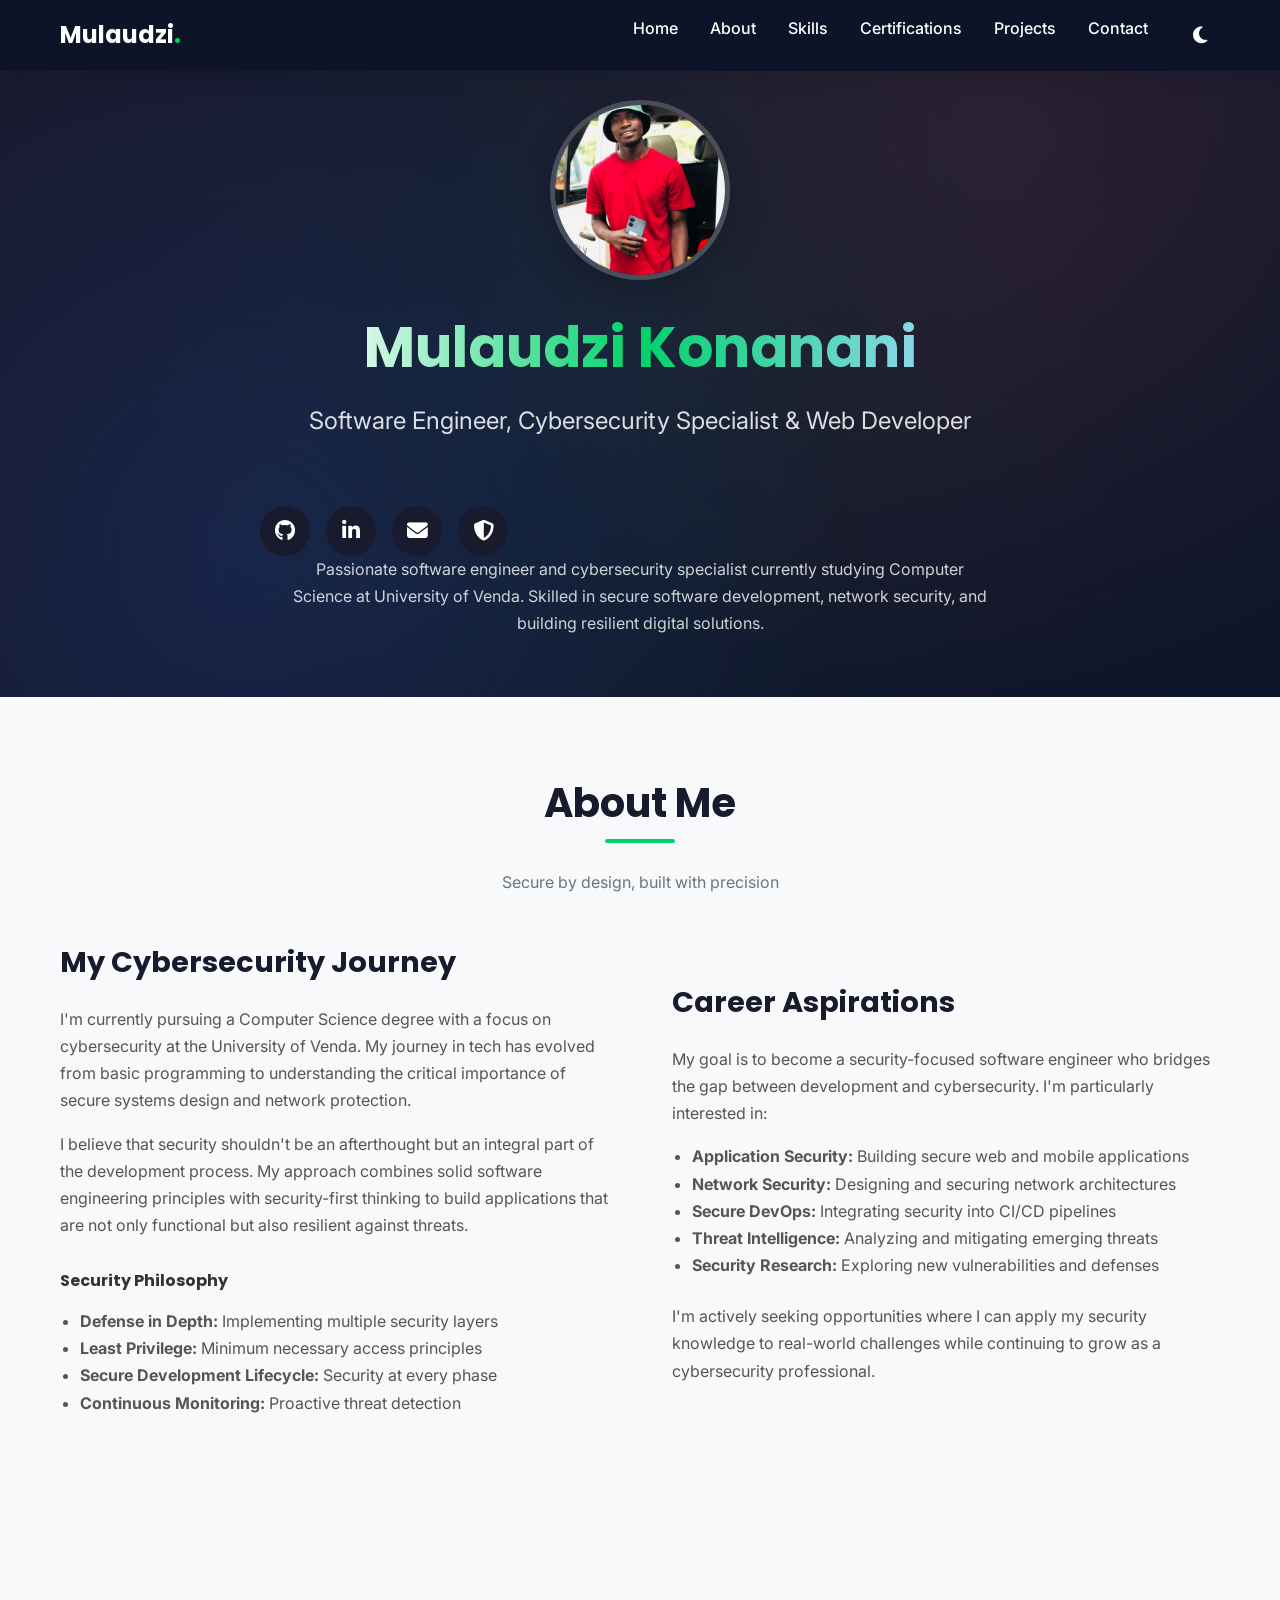
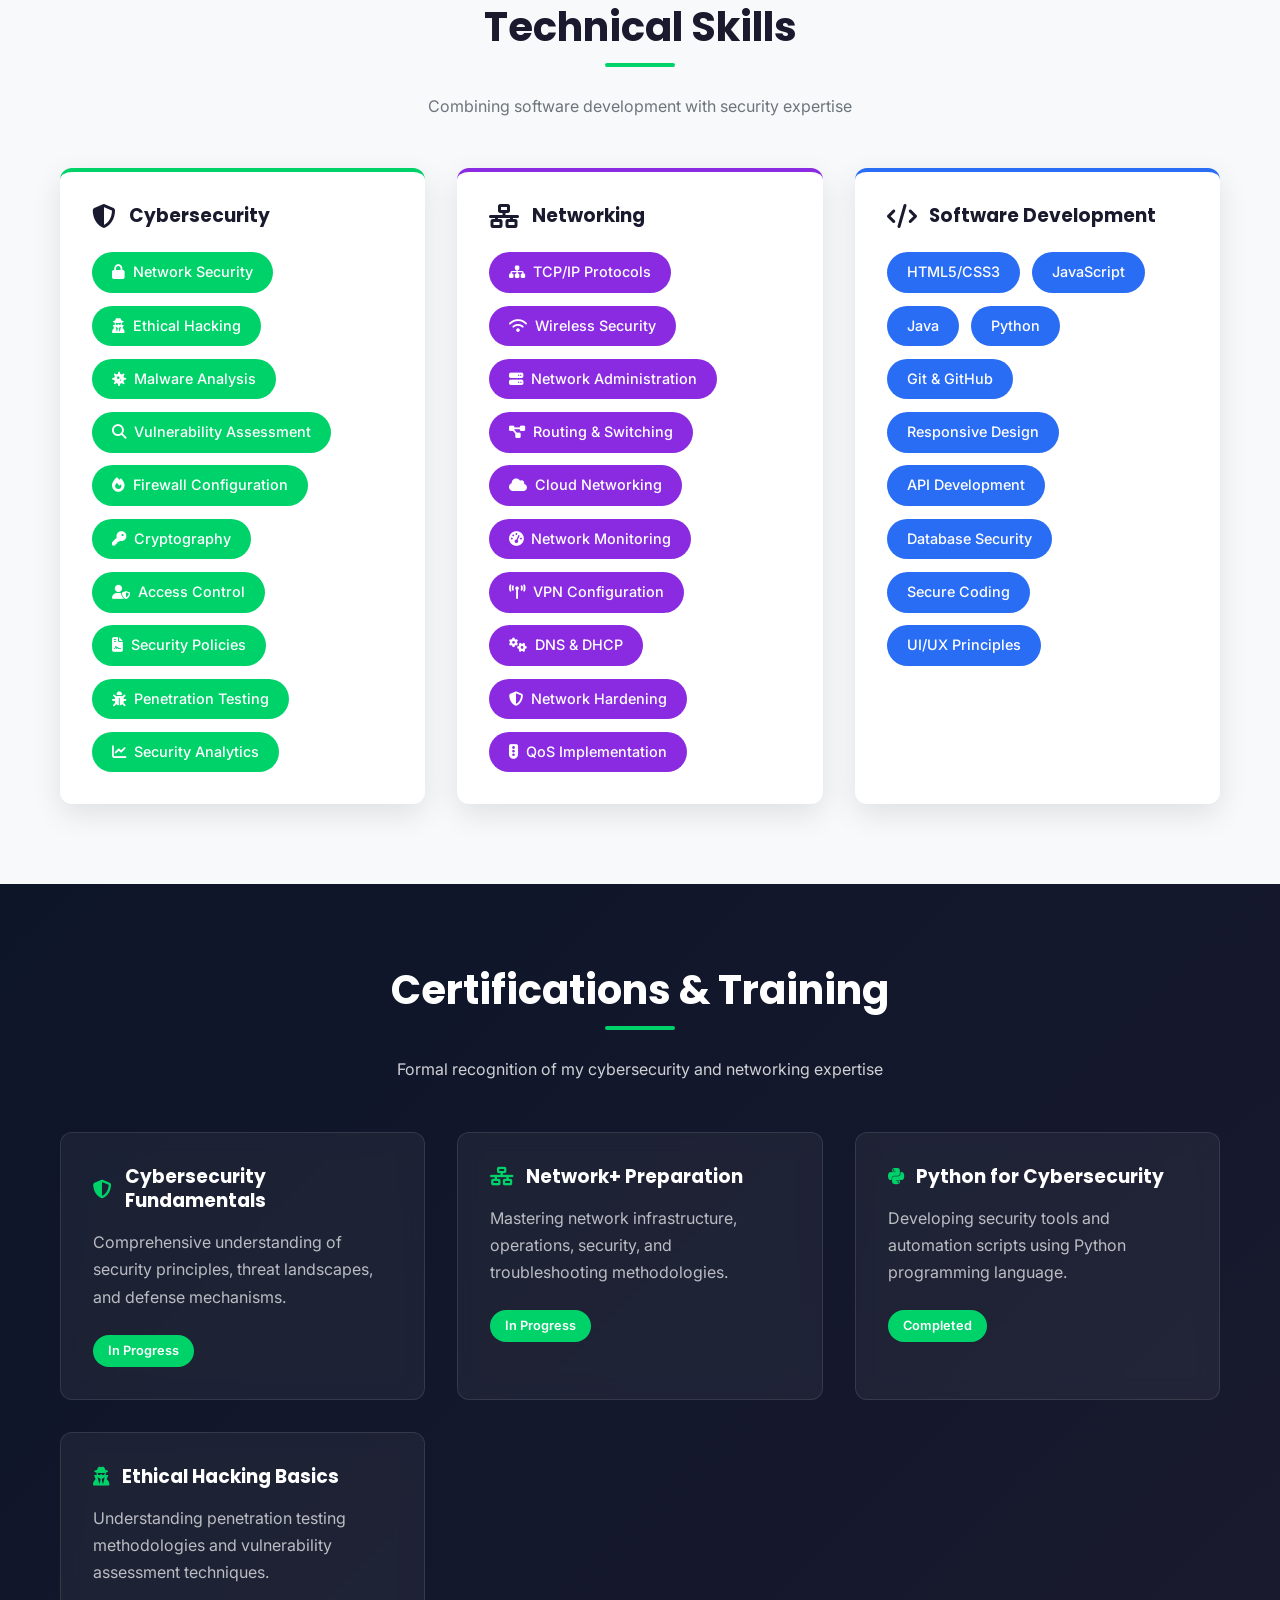
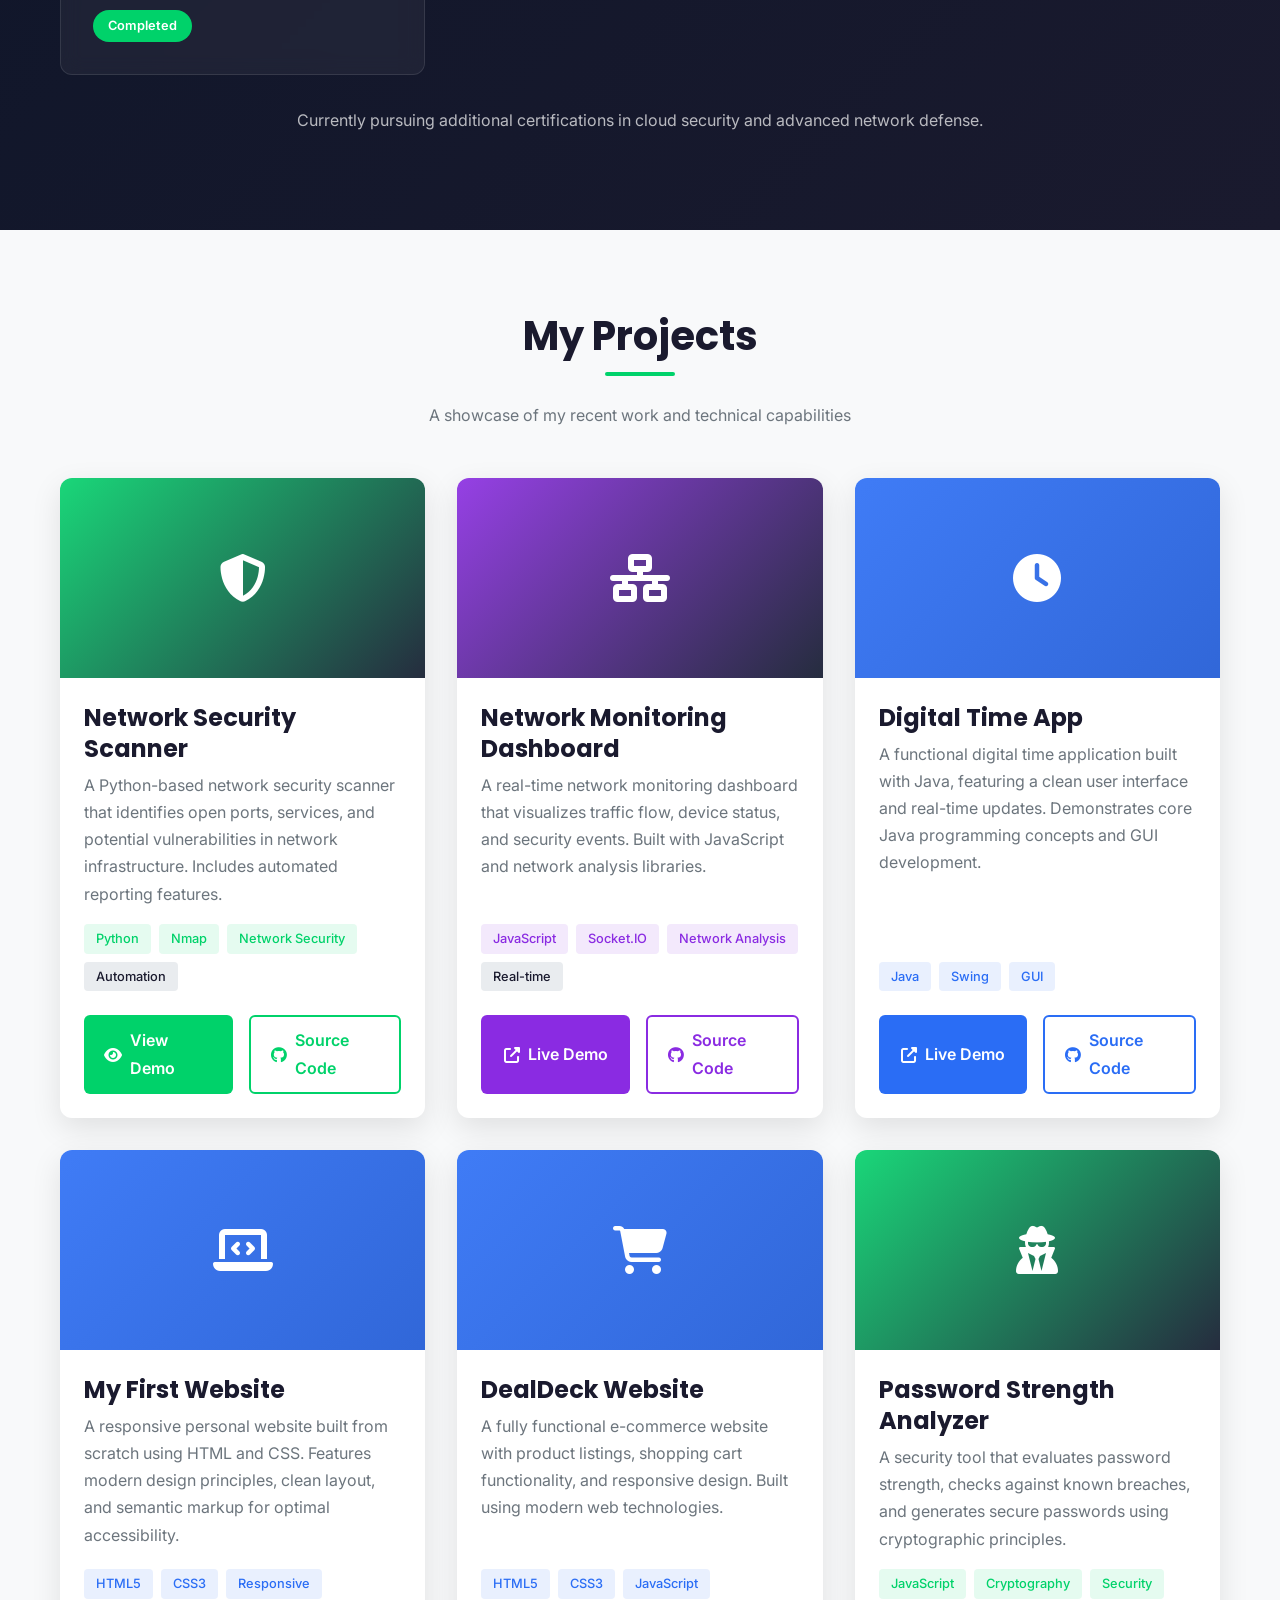
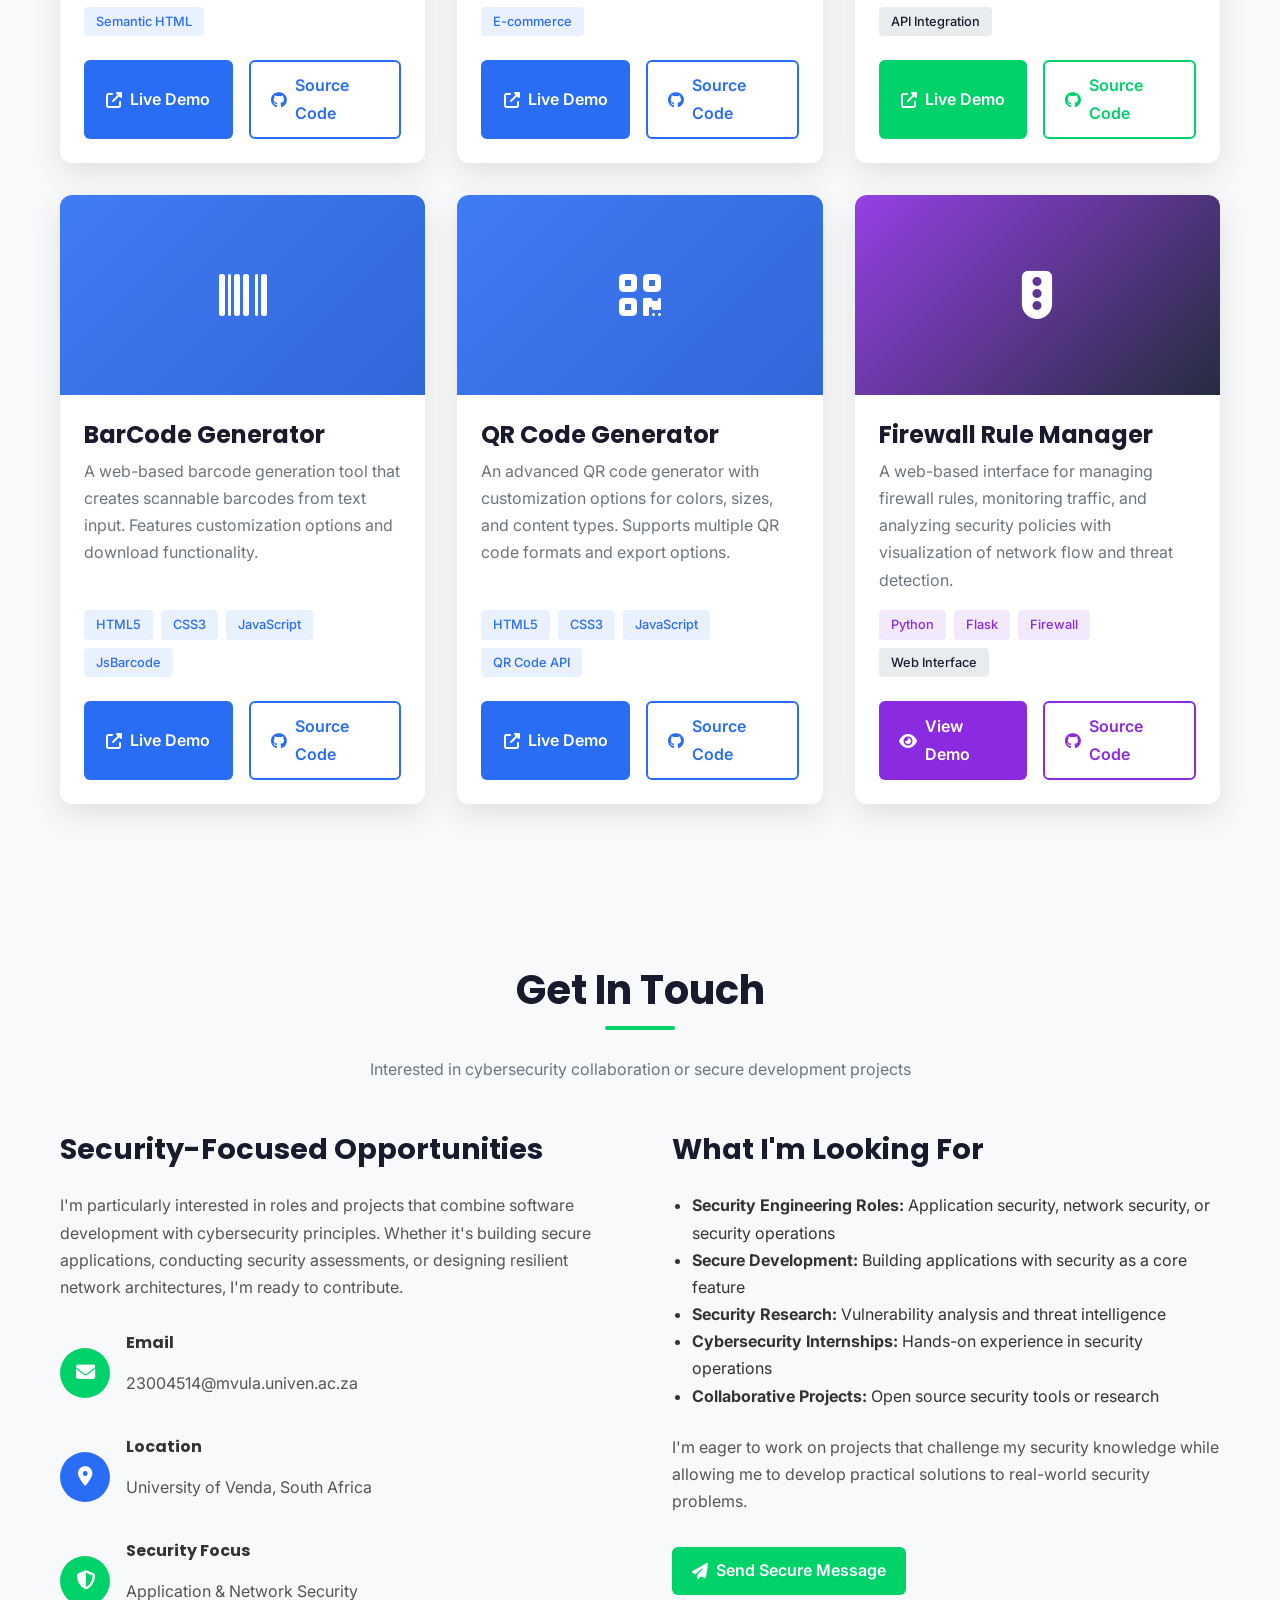
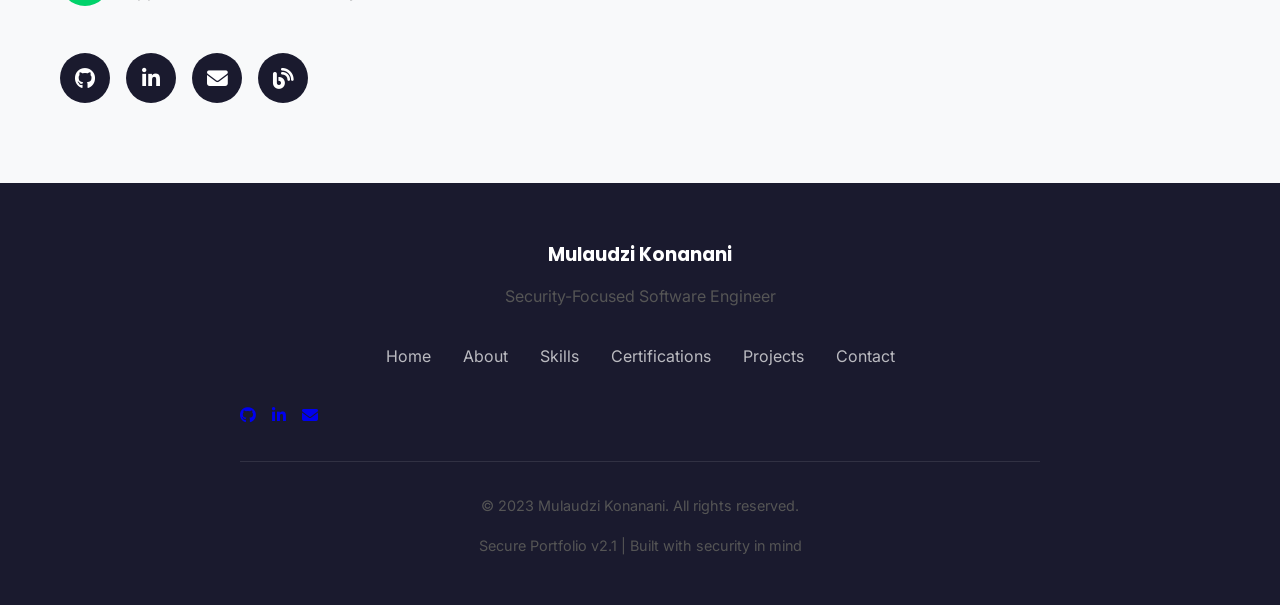
==== commit 03e3a38f: "Update print statement from" ====
--- a/index.html
+++ b/index.html
@@ -484,6 +484,10 @@
             background: linear-gradient(135deg, var(--cyber-purple) 0%, #0d1529 100%);
         }
 
+        .project-img.development-bg::before {
+            background: linear-gradient(135deg, #2a6df5 0%, #1a56d4 100%);
+        }
+
         .project-img i {
             position: relative;
             z-index: 1;
@@ -532,6 +536,11 @@
         .tool-tag.network {
             background: rgba(138, 43, 226, 0.1);
             color: var(--cyber-purple);
+        }
+
+        .tool-tag.development {
+            background: rgba(42, 109, 245, 0.1);
+            color: var(--primary);
         }
 
         .project-links {
@@ -569,6 +578,15 @@
             box-shadow: 0 5px 15px rgba(0, 210, 106, 0.3);
         }
 
+        .project-link.network {
+            background: var(--cyber-purple);
+        }
+
+        .project-link.network:hover {
+            background: #7a1fd1;
+            box-shadow: 0 5px 15px rgba(138, 43, 226, 0.3);
+        }
+
         .project-link.secondary {
             background: transparent;
             color: var(--primary);
@@ -580,6 +598,11 @@
             border-color: var(--cyber-green);
         }
 
+        .project-link.secondary.network {
+            color: var(--cyber-purple);
+            border-color: var(--cyber-purple);
+        }
+
         .project-link.secondary:hover {
             background: var(--primary);
             color: white;
@@ -587,6 +610,10 @@
 
         .project-link.secondary.cyber:hover {
             background: var(--cyber-green);
+        }
+
+        .project-link.secondary.network:hover {
+            background: var(--cyber-purple);
         }
 
         /* Contact Section */
@@ -881,7 +908,7 @@
                 <a href="mailto:23004514@mvula.univen.ac.za" aria-label="Email" class="social-link">
                     <i class="fas fa-envelope"></i>
                 </a>
-                <a href="https://tryhackme.com/p/mulaudziknnn" aria-label="TryHackMe" class="social-link" title="TryHackMe Profile">
+                <a href="#" aria-label="TryHackMe" class="social-link" title="TryHackMe Profile">
                     <i class="fas fa-shield-alt"></i>
                 </a>
             </div>
@@ -1053,12 +1080,12 @@
     <section id="projects">
         <div class="container">
             <div class="section-title">
-                <h2>Security & Development Projects</h2>
-                <p>Practical applications of my cybersecurity and development skills</p>
+                <h2>My Projects</h2>
+                <p>A showcase of my recent work and technical capabilities</p>
             </div>
             
             <div class="projects-grid">
-                <!-- Project 1 - Security Focused -->
+                <!-- Cybersecurity Project 1 -->
                 <div class="project-card">
                     <div class="project-img cyber-bg">
                         <i class="fas fa-shield-alt pulse"></i>
@@ -1085,7 +1112,7 @@
                     </div>
                 </div>
                 
-                <!-- Project 2 - Network Focused -->
+                <!-- Network Project 1 -->
                 <div class="project-card">
                     <div class="project-img network-bg">
                         <i class="fas fa-network-wired"></i>
@@ -1102,30 +1129,83 @@
                         </div>
                         
                         <div class="project-links">
-                            <a href="#" class="project-link" style="background: var(--cyber-purple);" target="_blank">
+                            <a href="#" class="project-link network" target="_blank">
                                 <i class="fas fa-external-link-alt"></i> Live Demo
                             </a>
-                            <a href="https://github.com/23004514" class="project-link secondary" style="border-color: var(--cyber-purple); color: var(--cyber-purple);" target="_blank">
+                            <a href="https://github.com/23004514" class="project-link secondary network" target="_blank">
                                 <i class="fab fa-github"></i> Source Code
                             </a>
                         </div>
                     </div>
                 </div>
                 
-                <!-- Project 3 -->
+                <!-- Project 1 - Original -->
                 <div class="project-card">
-                    <div class="project-img">
+                    <div class="project-img development-bg">
+                        <i class="fas fa-clock"></i>
+                    </div>
+                    <div class="project-content">
+                        <h3>Digital Time App</h3>
+                        <p>A functional digital time application built with Java, featuring a clean user interface and real-time updates. Demonstrates core Java programming concepts and GUI development.</p>
+                        
+                        <div class="project-tools">
+                            <span class="tool-tag development">Java</span>
+                            <span class="tool-tag development">Swing</span>
+                            <span class="tool-tag development">GUI</span>
+                        </div>
+                        
+                        <div class="project-links">
+                            <a href="#" class="project-link" target="_blank">
+                                <i class="fas fa-external-link-alt"></i> Live Demo
+                            </a>
+                            <a href="https://github.com/23004514" class="project-link secondary" target="_blank">
+                                <i class="fab fa-github"></i> Source Code
+                            </a>
+                        </div>
+                    </div>
+                </div>
+                
+                <!-- Project 2 - Original -->
+                <div class="project-card">
+                    <div class="project-img development-bg">
+                        <i class="fas fa-laptop-code"></i>
+                    </div>
+                    <div class="project-content">
+                        <h3>My First Website</h3>
+                        <p>A responsive personal website built from scratch using HTML and CSS. Features modern design principles, clean layout, and semantic markup for optimal accessibility.</p>
+                        
+                        <div class="project-tools">
+                            <span class="tool-tag development">HTML5</span>
+                            <span class="tool-tag development">CSS3</span>
+                            <span class="tool-tag development">Responsive</span>
+                            <span class="tool-tag development">Semantic HTML</span>
+                        </div>
+                        
+                        <div class="project-links">
+                            <a href="#" class="project-link" target="_blank">
+                                <i class="fas fa-external-link-alt"></i> Live Demo
+                            </a>
+                            <a href="https://github.com/23004514" class="project-link secondary" target="_blank">
+                                <i class="fab fa-github"></i> Source Code
+                            </a>
+                        </div>
+                    </div>
+                </div>
+                
+                <!-- Project 3 - Original -->
+                <div class="project-card">
+                    <div class="project-img development-bg">
                         <i class="fas fa-shopping-cart"></i>
                     </div>
                     <div class="project-content">
-                        <h3>Secure E-commerce Platform</h3>
-                        <p>A fully functional e-commerce website with built-in security features including encryption, secure payment processing, and vulnerability protection mechanisms.</p>
+                        <h3>DealDeck Website</h3>
+                        <p>A fully functional e-commerce website with product listings, shopping cart functionality, and responsive design. Built using modern web technologies.</p>
                         
                         <div class="project-tools">
-                            <span class="tool-tag">HTML5</span>
-                            <span class="tool-tag">CSS3</span>
-                            <span class="tool-tag">JavaScript</span>
-                            <span class="tool-tag cyber">Security</span>
+                            <span class="tool-tag development">HTML5</span>
+                            <span class="tool-tag development">CSS3</span>
+                            <span class="tool-tag development">JavaScript</span>
+                            <span class="tool-tag development">E-commerce</span>
                         </div>
                         
                         <div class="project-links">
@@ -1139,7 +1219,7 @@
                     </div>
                 </div>
                 
-                <!-- Project 4 -->
+                <!-- Cybersecurity Project 2 -->
                 <div class="project-card">
                     <div class="project-img cyber-bg">
                         <i class="fas fa-user-secret"></i>
@@ -1166,20 +1246,47 @@
                     </div>
                 </div>
                 
-                <!-- Project 5 -->
+                <!-- Project 4 - Original -->
                 <div class="project-card">
-                    <div class="project-img">
+                    <div class="project-img development-bg">
+                        <i class="fas fa-barcode"></i>
+                    </div>
+                    <div class="project-content">
+                        <h3>BarCode Generator</h3>
+                        <p>A web-based barcode generation tool that creates scannable barcodes from text input. Features customization options and download functionality.</p>
+                        
+                        <div class="project-tools">
+                            <span class="tool-tag development">HTML5</span>
+                            <span class="tool-tag development">CSS3</span>
+                            <span class="tool-tag development">JavaScript</span>
+                            <span class="tool-tag development">JsBarcode</span>
+                        </div>
+                        
+                        <div class="project-links">
+                            <a href="https://23004514.github.io/BarCode/" class="project-link" target="_blank">
+                                <i class="fas fa-external-link-alt"></i> Live Demo
+                            </a>
+                            <a href="https://github.com/23004514/BarCode" class="project-link secondary" target="_blank">
+                                <i class="fab fa-github"></i> Source Code
+                            </a>
+                        </div>
+                    </div>
+                </div>
+                
+                <!-- Project 5 - Original -->
+                <div class="project-card">
+                    <div class="project-img development-bg">
                         <i class="fas fa-qrcode"></i>
                     </div>
                     <div class="project-content">
-                        <h3>Secure QR Code Generator</h3>
-                        <p>An advanced QR code generator with security features including encrypted content, expiration dates, and usage tracking for secure data sharing.</p>
+                        <h3>QR Code Generator</h3>
+                        <p>An advanced QR code generator with customization options for colors, sizes, and content types. Supports multiple QR code formats and export options.</p>
                         
                         <div class="project-tools">
-                            <span class="tool-tag">HTML5</span>
-                            <span class="tool-tag">CSS3</span>
-                            <span class="tool-tag">JavaScript</span>
-                            <span class="tool-tag cyber">Encryption</span>
+                            <span class="tool-tag development">HTML5</span>
+                            <span class="tool-tag development">CSS3</span>
+                            <span class="tool-tag development">JavaScript</span>
+                            <span class="tool-tag development">QR Code API</span>
                         </div>
                         
                         <div class="project-links">
@@ -1193,7 +1300,7 @@
                     </div>
                 </div>
                 
-                <!-- Project 6 - New Cybersecurity Project -->
+                <!-- Network Project 2 -->
                 <div class="project-card">
                     <div class="project-img network-bg">
                         <i class="fas fa-traffic-light"></i>
@@ -1210,10 +1317,10 @@
                         </div>
                         
                         <div class="project-links">
-                            <a href="#" class="project-link" style="background: var(--cyber-purple);" target="_blank">
+                            <a href="#" class="project-link network" target="_blank">
                                 <i class="fas fa-eye"></i> View Demo
                             </a>
-                            <a href="https://github.com/23004514" class="project-link secondary" style="border-color: var(--cyber-purple); color: var(--cyber-purple);" target="_blank">
+                            <a href="https://github.com/23004514" class="project-link secondary network" target="_blank">
                                 <i class="fab fa-github"></i> Source Code
                             </a>
                         </div>
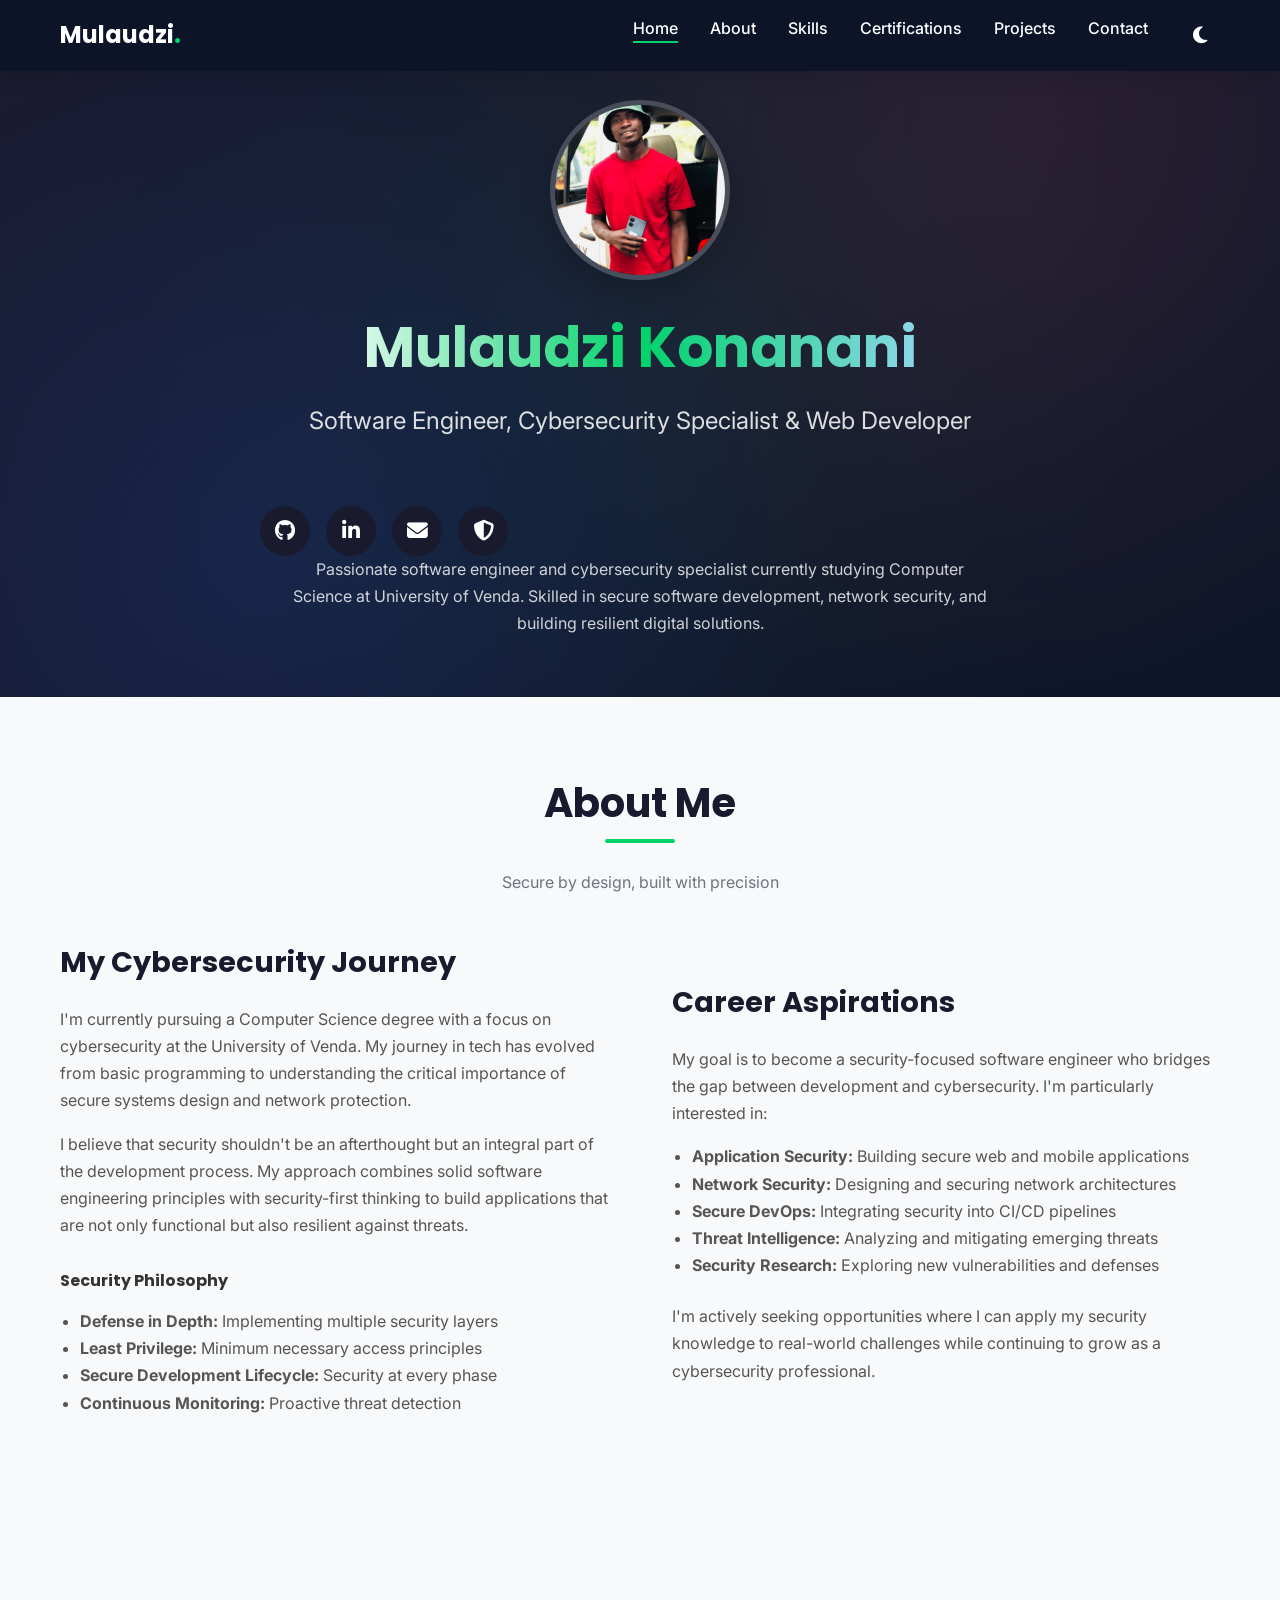
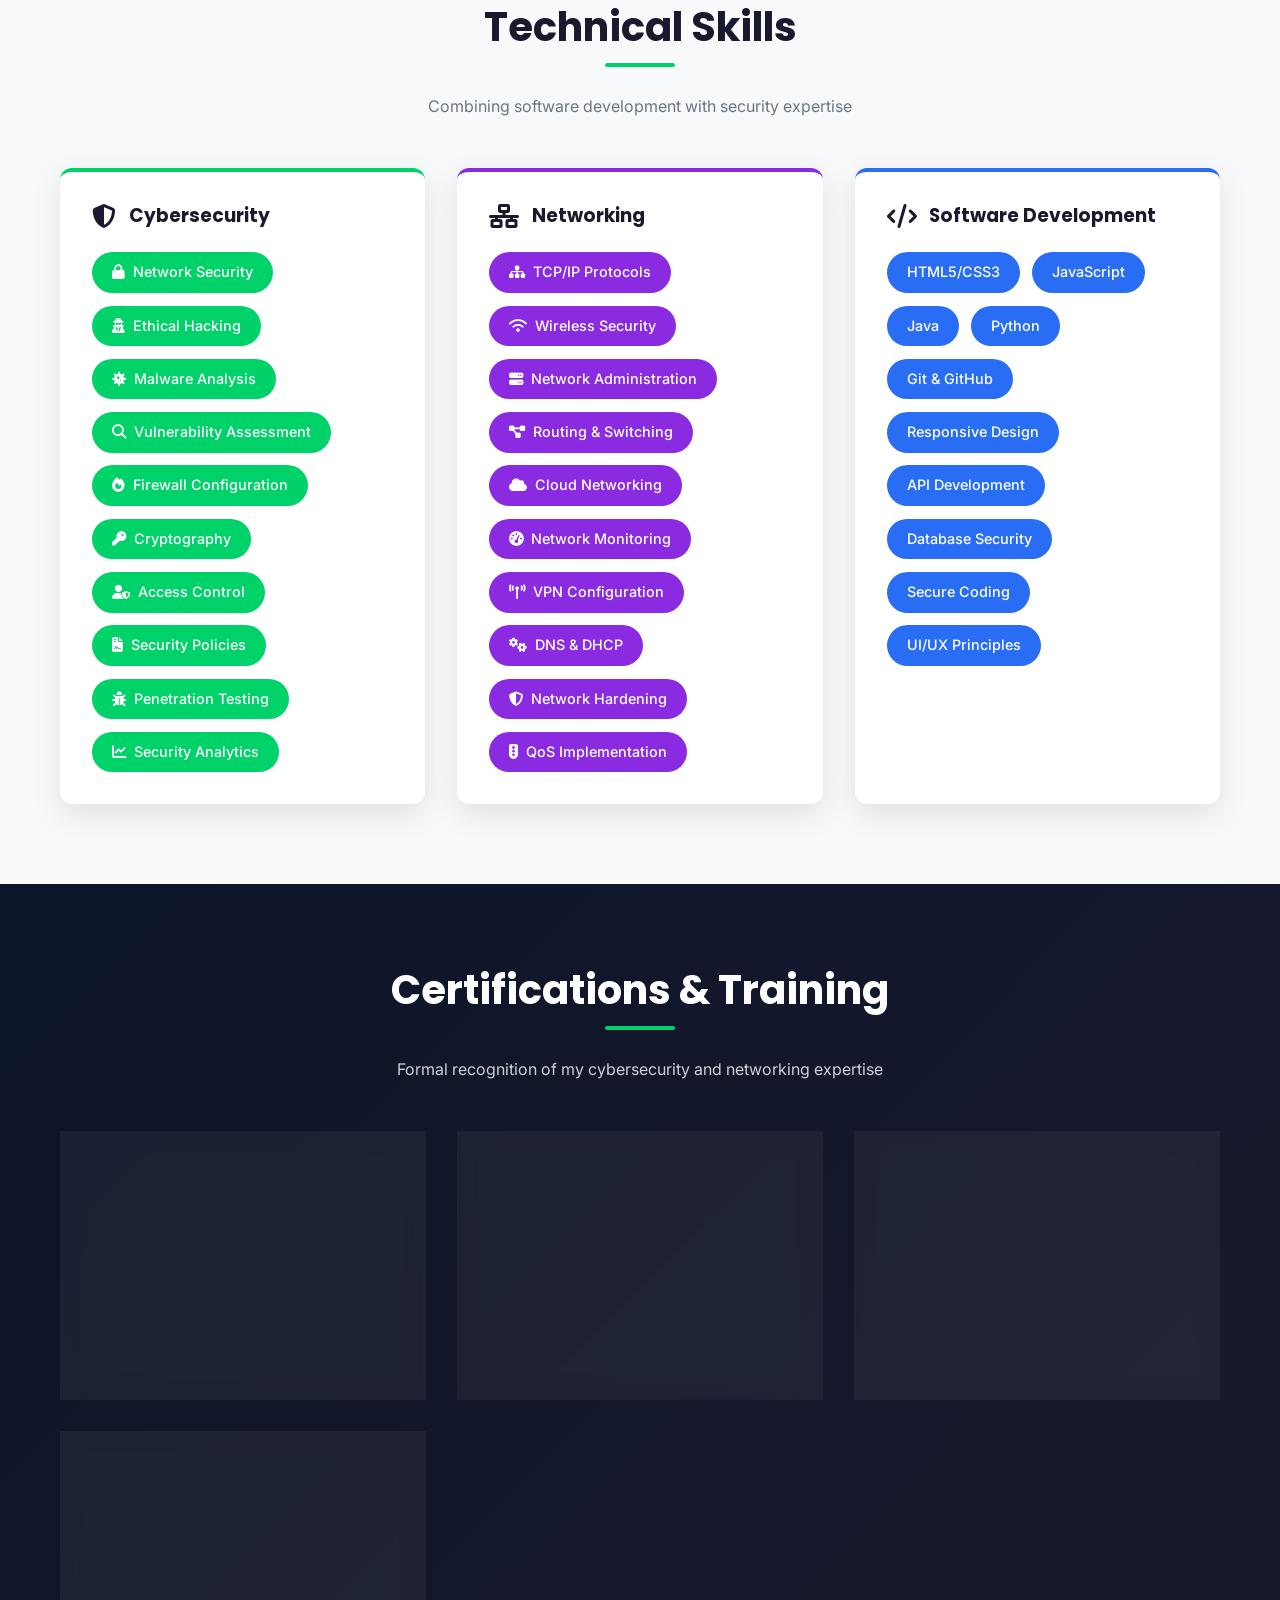
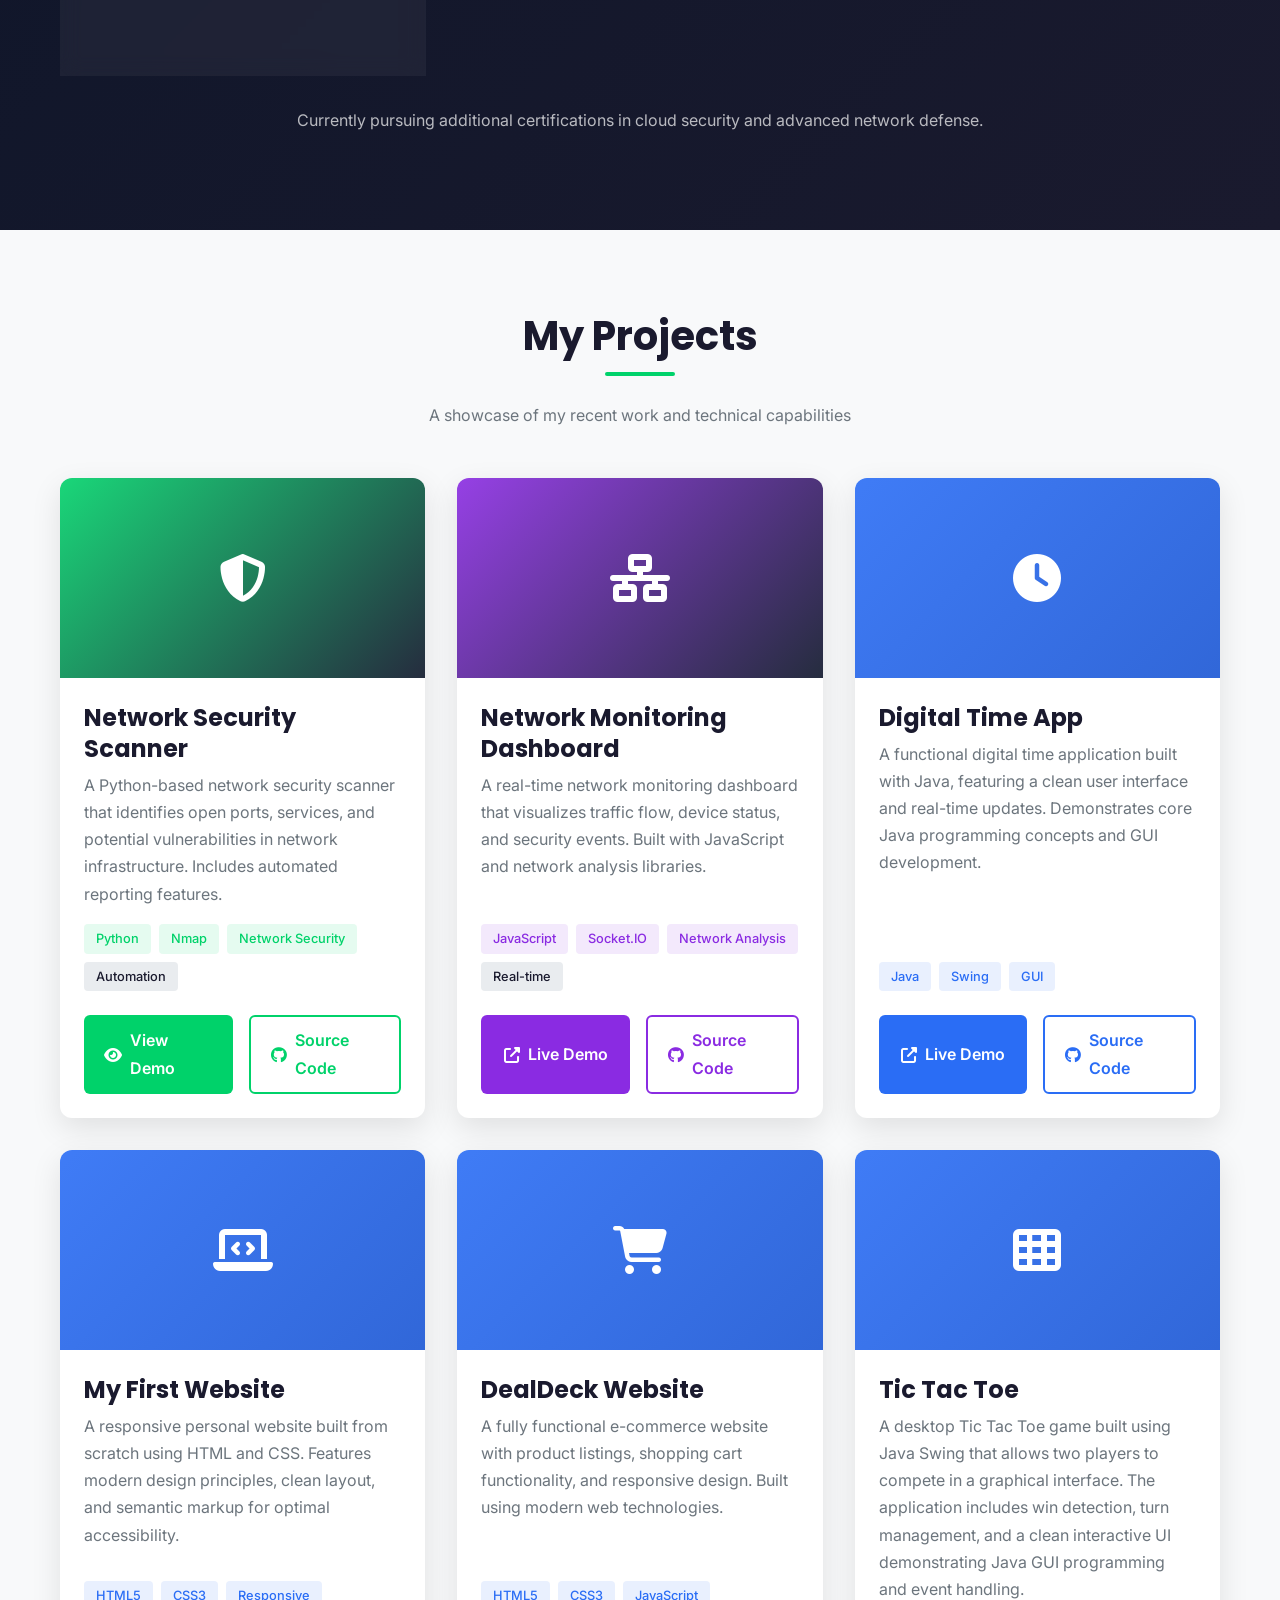
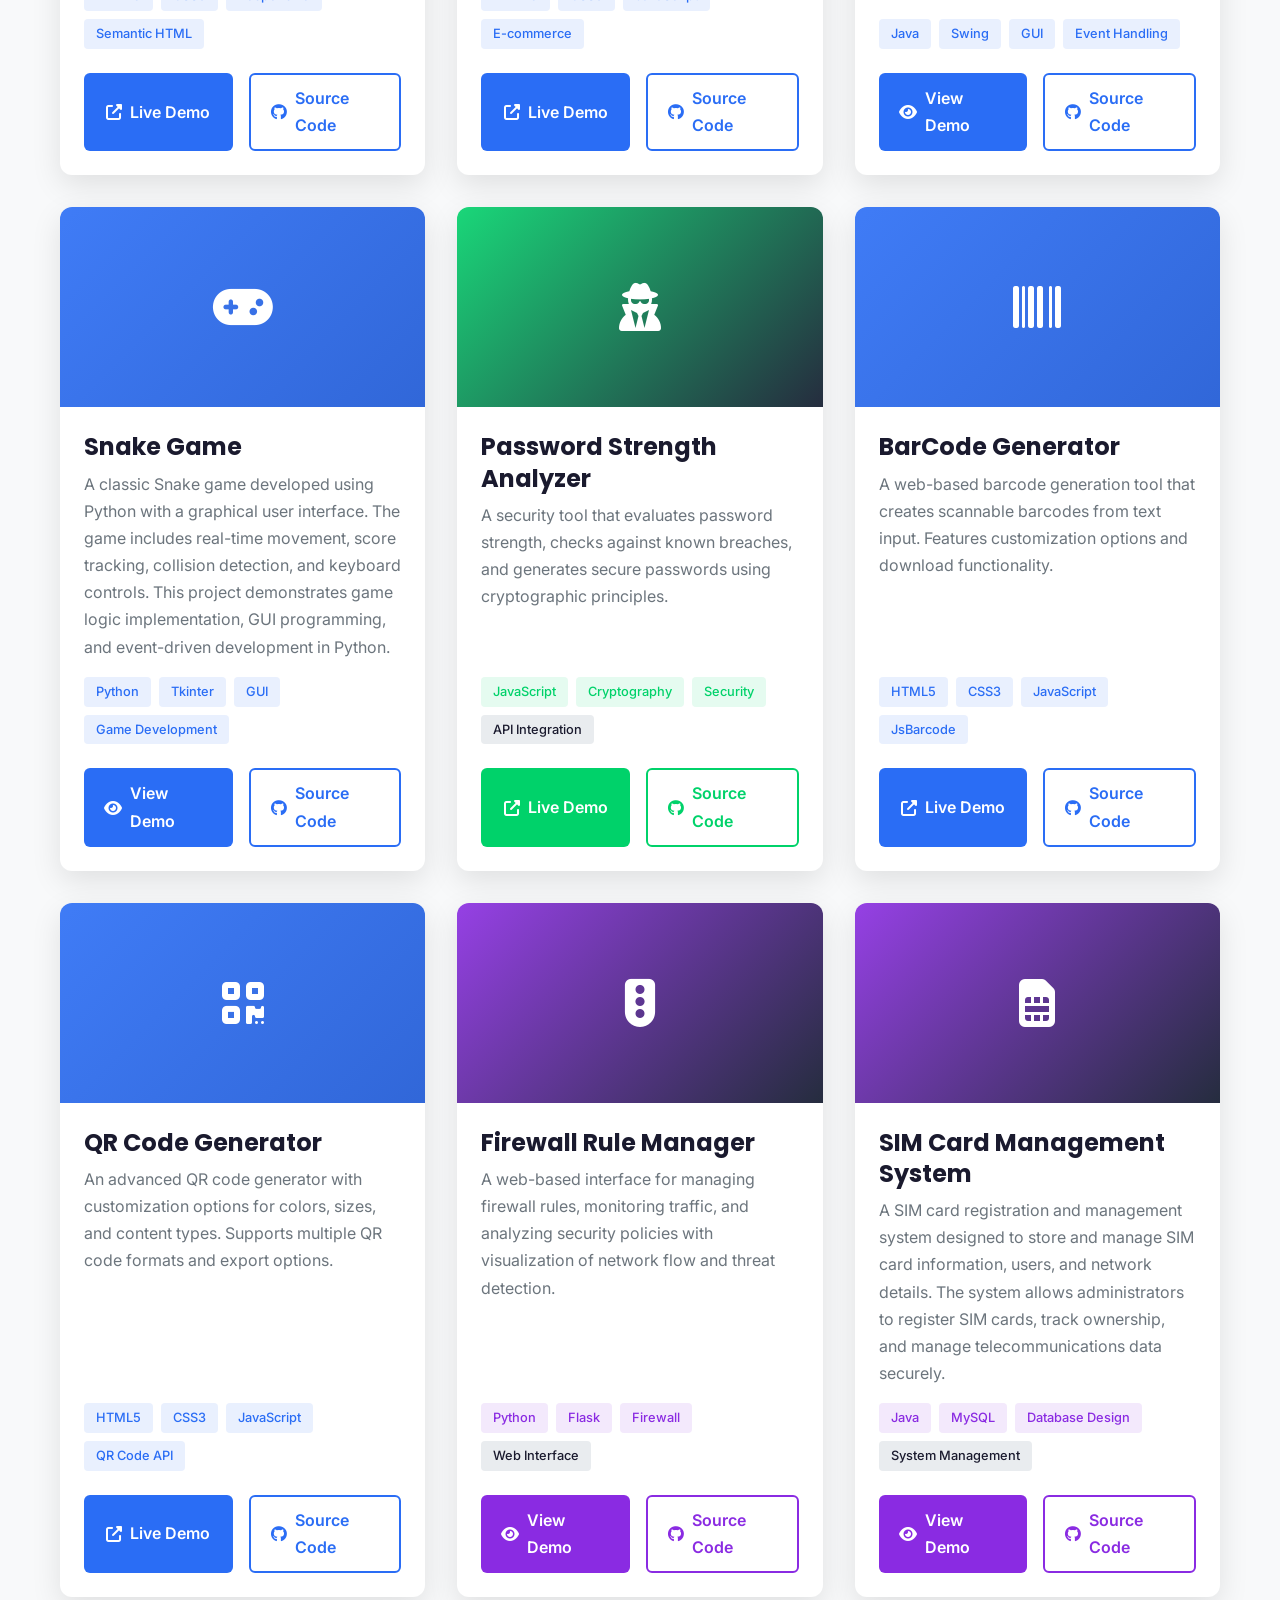
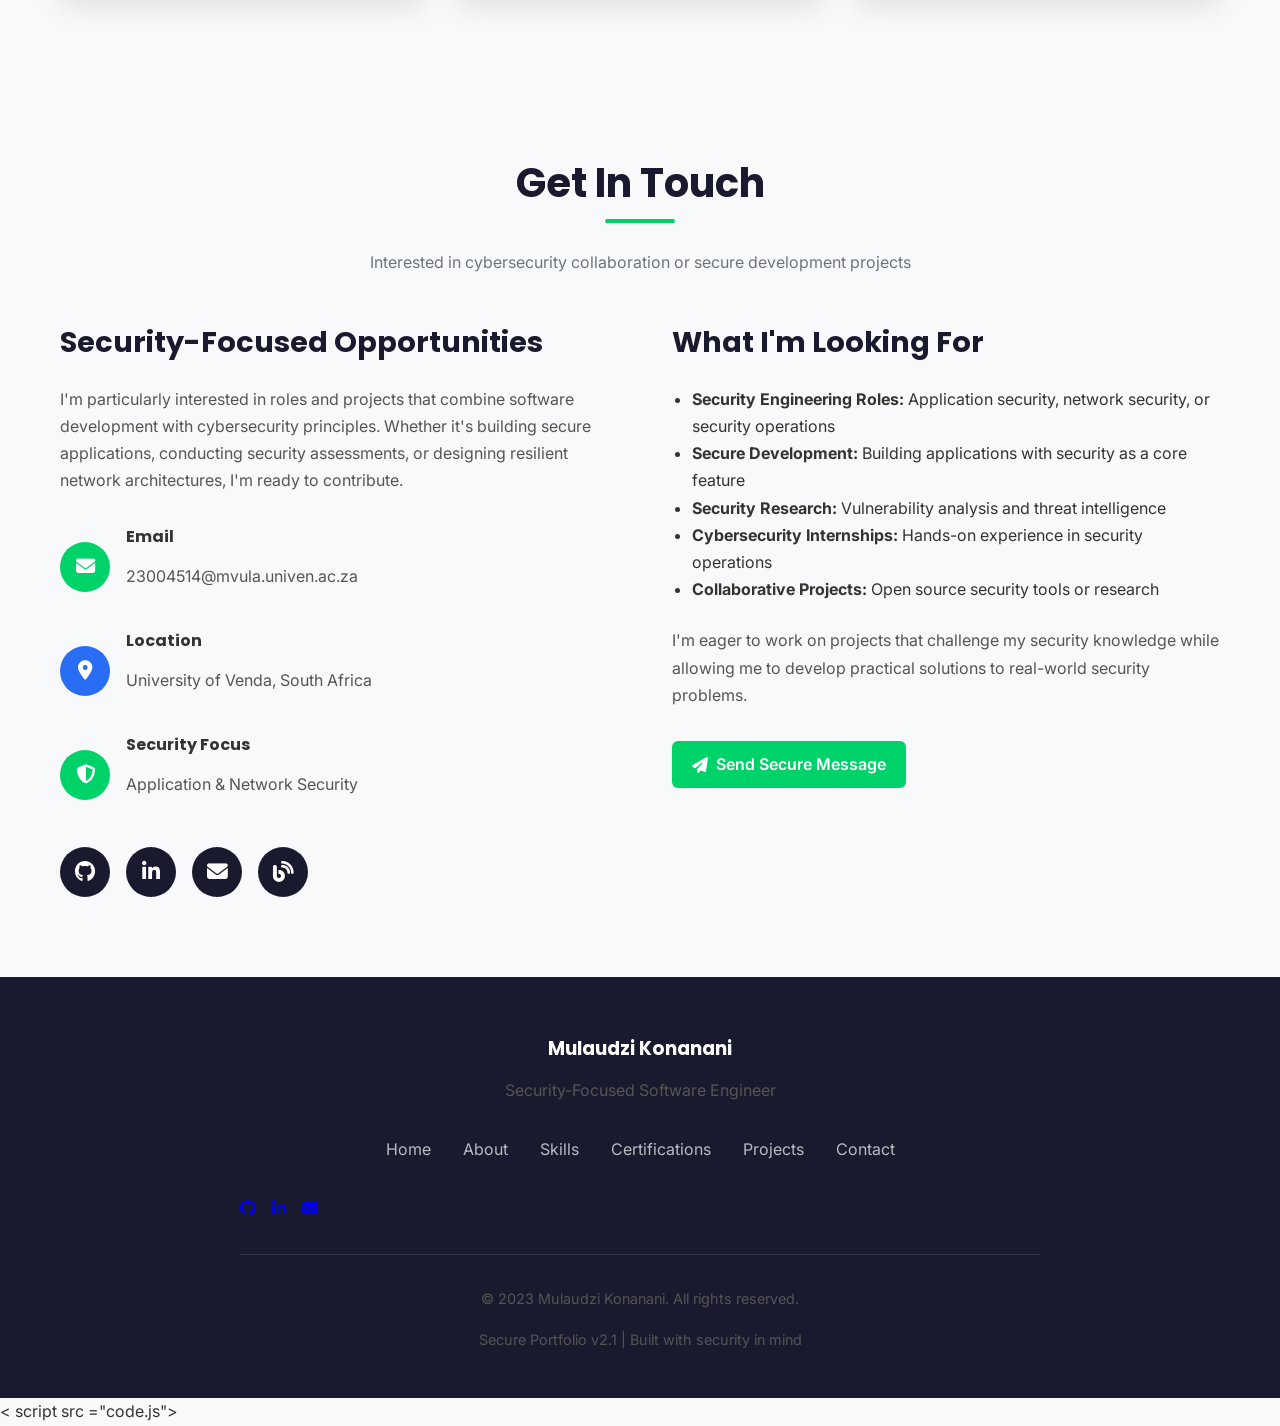
==== commit 0025360a: "complete" ====
--- a/index.html
+++ b/index.html
@@ -8,857 +8,9 @@
     <link rel="preconnect" href="https://fonts.googleapis.com">
     <link rel="preconnect" href="https://fonts.gstatic.com" crossorigin>
     <link href="https://fonts.googleapis.com/css2?family=Poppins:wght@300;400;500;600;700&family=Inter:wght@300;400;500;600&display=swap" rel="stylesheet">
-    <style>
-        :root {
-            --primary: #2a6df5;
-            --primary-dark: #1a56d4;
-            --secondary: #ff6b6b;
-            --cyber-green: #00d26a;
-            --cyber-purple: #8a2be2;
-            --dark: #1a1a2e;
-            --light: #f8f9fa;
-            --gray: #6c757d;
-            --gray-light: #e9ecef;
-            --success: #28a745;
-            --shadow: 0 10px 30px rgba(0, 0, 0, 0.1);
-            --shadow-dark: 0 10px 30px rgba(0, 0, 0, 0.3);
-            --transition: all 0.3s cubic-bezier(0.25, 0.8, 0.25, 1);
-            --border-radius: 12px;
-        }
-
-        * {
-            margin: 0;
-            padding: 0;
-            box-sizing: border-box;
-        }
-
-        html {
-            scroll-behavior: smooth;
-            scroll-padding-top: 80px;
-        }
-
-        body {
-            font-family: 'Inter', sans-serif;
-            line-height: 1.7;
-            color: #333;
-            background-color: var(--light);
-            transition: var(--transition);
-            overflow-x: hidden;
-        }
-
-        h1, h2, h3, h4 {
-            font-family: 'Poppins', sans-serif;
-            font-weight: 700;
-            line-height: 1.3;
-            margin-bottom: 1rem;
-        }
-
-        p {
-            margin-bottom: 1rem;
-            color: #555;
-        }
-
-        .container {
-            max-width: 1200px;
-            margin: 0 auto;
-            padding: 0 20px;
-        }
-
-        /* Header & Navigation */
-        header {
-            background: linear-gradient(135deg, var(--dark) 0%, #0d1529 100%);
-            color: white;
-            padding: 100px 0 60px;
-            position: relative;
-            overflow: hidden;
-        }
-
-        header::before {
-            content: '';
-            position: absolute;
-            top: 0;
-            left: 0;
-            width: 100%;
-            height: 100%;
-            background: 
-                radial-gradient(circle at 20% 80%, rgba(42, 109, 245, 0.15) 0%, transparent 50%),
-                radial-gradient(circle at 80% 20%, rgba(255, 107, 107, 0.1) 0%, transparent 50%),
-                radial-gradient(circle at 50% 50%, rgba(0, 210, 106, 0.05) 0%, transparent 70%);
-            z-index: 0;
-        }
-
-        .header-content {
-            position: relative;
-            z-index: 1;
-            text-align: center;
-            max-width: 800px;
-            margin: 0 auto;
-        }
-
-        .header-content h1 {
-            font-size: 3.5rem;
-            margin-bottom: 1rem;
-            background: linear-gradient(90deg, #fff, #00d26a, #a5d8ff);
-            -webkit-background-clip: text;
-            background-clip: text;
-            color: transparent;
-            animation: fadeInUp 1s ease;
-        }
-
-        .header-content .subtitle {
-            font-size: 1.5rem;
-            font-weight: 400;
-            margin-bottom: 2rem;
-            color: rgba(255, 255, 255, 0.85);
-            animation: fadeInUp 1s ease 0.2s both;
-        }
-
-        .profile-container {
-            display: flex;
-            flex-direction: column;
-            align-items: center;
-            gap: 2rem;
-            margin-bottom: 2rem;
-        }
-
-        .profile-photo {
-            width: 180px;
-            height: 180px;
-            border-radius: 50%;
-            object-fit: cover;
-            border: 5px solid rgba(255, 255, 255, 0.2);
-            box-shadow: 0 15px 35px rgba(0, 0, 0, 0.2);
-            transition: var(--transition);
-            animation: fadeIn 1s ease 0.4s both;
-        }
-
-        .profile-photo:hover {
-            transform: scale(1.05);
-            border-color: var(--cyber-green);
-        }
-
-        /* Navigation */
-        nav {
-            position: fixed;
-            top: 0;
-            left: 0;
-            width: 100%;
-            background: rgba(13, 21, 41, 0.95);
-            backdrop-filter: blur(10px);
-            z-index: 1000;
-            box-shadow: 0 5px 20px rgba(0, 0, 0, 0.1);
-            padding: 15px 0;
-        }
-
-        .nav-container {
-            display: flex;
-            justify-content: space-between;
-            align-items: center;
-        }
-
-        .logo {
-            font-family: 'Poppins', sans-serif;
-            font-weight: 700;
-            font-size: 1.5rem;
-            color: white;
-            text-decoration: none;
-        }
-
-        .logo span {
-            color: var(--cyber-green);
-        }
-
-        .nav-links {
-            display: flex;
-            gap: 2rem;
-            list-style: none;
-        }
-
-        .nav-links a {
-            color: white;
-            text-decoration: none;
-            font-weight: 500;
-            font-size: 1rem;
-            position: relative;
-            padding: 5px 0;
-            transition: var(--transition);
-        }
-
-        .nav-links a::after {
-            content: '';
-            position: absolute;
-            bottom: 0;
-            left: 0;
-            width: 0;
-            height: 2px;
-            background: var(--cyber-green);
-            transition: width 0.3s ease;
-        }
-
-        .nav-links a:hover::after,
-        .nav-links a.active::after {
-            width: 100%;
-        }
-
-        .nav-links a:hover {
-            color: var(--cyber-green);
-        }
-
-        .theme-toggle {
-            background: transparent;
-            border: none;
-            color: white;
-            font-size: 1.2rem;
-            cursor: pointer;
-            width: 40px;
-            height: 40px;
-            border-radius: 50%;
-            display: flex;
-            align-items: center;
-            justify-content: center;
-            transition: var(--transition);
-        }
-
-        .theme-toggle:hover {
-            background: rgba(255, 255, 255, 0.1);
-        }
-
-        .mobile-menu-btn {
-            display: none;
-            background: transparent;
-            border: none;
-            color: white;
-            font-size: 1.5rem;
-            cursor: pointer;
-        }
-
-        /* Sections */
-        section {
-            padding: 80px 0;
-        }
-
-        section:nth-child(even) {
-            background-color: #f8f9fa;
-        }
-
-        .section-title {
-            text-align: center;
-            margin-bottom: 3rem;
-            position: relative;
-        }
-
-        .section-title h2 {
-            font-size: 2.5rem;
-            color: var(--dark);
-            display: inline-block;
-        }
-
-        .section-title h2::after {
-            content: '';
-            display: block;
-            width: 70px;
-            height: 4px;
-            background: var(--cyber-green);
-            margin: 10px auto;
-            border-radius: 2px;
-        }
-
-        .section-title p {
-            color: var(--gray);
-            max-width: 700px;
-            margin: 0 auto;
-        }
-
-        /* Skills Section */
-        .skills-section {
-            padding: 60px 0;
-        }
-
-        .skills-categories {
-            display: grid;
-            grid-template-columns: repeat(auto-fit, minmax(300px, 1fr));
-            gap: 2rem;
-            margin-top: 2rem;
-        }
-
-        .skill-category {
-            background: white;
-            border-radius: var(--border-radius);
-            padding: 2rem;
-            box-shadow: var(--shadow);
-            transition: var(--transition);
-            border-top: 4px solid var(--primary);
-        }
-
-        .skill-category:hover {
-            transform: translateY(-5px);
-            box-shadow: 0 15px 30px rgba(0, 0, 0, 0.15);
-        }
-
-        .skill-category.cybersecurity {
-            border-top-color: var(--cyber-green);
-        }
-
-        .skill-category.networking {
-            border-top-color: var(--cyber-purple);
-        }
-
-        .skill-category h3 {
-            display: flex;
-            align-items: center;
-            gap: 0.8rem;
-            margin-bottom: 1.5rem;
-            color: var(--dark);
-        }
-
-        .skill-category h3 i {
-            font-size: 1.5rem;
-        }
-
-        .skills-grid {
-            display: flex;
-            flex-wrap: wrap;
-            gap: 0.8rem;
-        }
-
-        .skill-tag {
-            background: var(--primary);
-            color: white;
-            padding: 8px 20px;
-            border-radius: 50px;
-            font-weight: 500;
-            font-size: 0.9rem;
-            transition: var(--transition);
-            display: flex;
-            align-items: center;
-            gap: 0.5rem;
-        }
-
-        .skill-tag:hover {
-            transform: translateY(-3px);
-            box-shadow: 0 5px 15px rgba(42, 109, 245, 0.3);
-        }
-
-        .skill-tag.cyber {
-            background: var(--cyber-green);
-        }
-
-        .skill-tag.network {
-            background: var(--cyber-purple);
-        }
-
-        .skill-tag i {
-            font-size: 0.9rem;
-        }
-
-        /* About Section */
-        .about-content {
-            display: grid;
-            grid-template-columns: 1fr 1fr;
-            gap: 4rem;
-            align-items: center;
-        }
-
-        .about-text h3 {
-            font-size: 1.8rem;
-            margin-bottom: 1.5rem;
-            color: var(--dark);
-        }
-
-        /* Certifications Section */
-        .certifications {
-            background: linear-gradient(135deg, #0d1529 0%, #1a1a2e 100%);
-            color: white;
-        }
-
-        .certifications .section-title h2 {
-            color: white;
-        }
-
-        .certifications .section-title h2::after {
-            background: var(--cyber-green);
-        }
-
-        .certifications .section-title p {
-            color: rgba(255, 255, 255, 0.8);
-        }
-
-        .certifications-grid {
-            display: grid;
-            grid-template-columns: repeat(auto-fit, minmax(300px, 1fr));
-            gap: 2rem;
-        }
-
-        .cert-card {
-            background: rgba(255, 255, 255, 0.05);
-            border-radius: var(--border-radius);
-            padding: 2rem;
-            backdrop-filter: blur(10px);
-            border: 1px solid rgba(255, 255, 255, 0.1);
-            transition: var(--transition);
-        }
-
-        .cert-card:hover {
-            transform: translateY(-5px);
-            border-color: var(--cyber-green);
-            background: rgba(255, 255, 255, 0.1);
-        }
-
-        .cert-card h3 {
-            color: white;
-            display: flex;
-            align-items: center;
-            gap: 0.8rem;
-            margin-bottom: 1rem;
-        }
-
-        .cert-card h3 i {
-            color: var(--cyber-green);
-        }
-
-        .cert-card p {
-            color: rgba(255, 255, 255, 0.7);
-            margin-bottom: 1.5rem;
-        }
-
-        .cert-status {
-            display: inline-block;
-            padding: 5px 15px;
-            background: var(--cyber-green);
-            color: white;
-            border-radius: 50px;
-            font-size: 0.8rem;
-            font-weight: 600;
-        }
-
-        /* Projects Section */
-        .projects-grid {
-            display: grid;
-            grid-template-columns: repeat(auto-fill, minmax(350px, 1fr));
-            gap: 2rem;
-        }
-
-        .project-card {
-            background: white;
-            border-radius: var(--border-radius);
-            overflow: hidden;
-            box-shadow: var(--shadow);
-            transition: var(--transition);
-            height: 100%;
-            display: flex;
-            flex-direction: column;
-        }
-
-        .project-card:hover {
-            transform: translateY(-10px);
-            box-shadow: 0 20px 40px rgba(0, 0, 0, 0.15);
-        }
-
-        .project-img {
-            height: 200px;
-            display: flex;
-            align-items: center;
-            justify-content: center;
-            color: white;
-            font-size: 3rem;
-            position: relative;
-            overflow: hidden;
-        }
-
-        .project-img::before {
-            content: '';
-            position: absolute;
-            top: 0;
-            left: 0;
-            width: 100%;
-            height: 100%;
-            background: linear-gradient(135deg, var(--primary) 0%, var(--secondary) 100%);
-            opacity: 0.9;
-        }
-
-        .project-img.cyber-bg::before {
-            background: linear-gradient(135deg, var(--cyber-green) 0%, #0d1529 100%);
-        }
-
-        .project-img.network-bg::before {
-            background: linear-gradient(135deg, var(--cyber-purple) 0%, #0d1529 100%);
-        }
-
-        .project-img.development-bg::before {
-            background: linear-gradient(135deg, #2a6df5 0%, #1a56d4 100%);
-        }
-
-        .project-img i {
-            position: relative;
-            z-index: 1;
-        }
-
-        .project-content {
-            padding: 1.5rem;
-            flex-grow: 1;
-            display: flex;
-            flex-direction: column;
-        }
-
-        .project-content h3 {
-            font-size: 1.5rem;
-            color: var(--dark);
-            margin-bottom: 0.5rem;
-        }
-
-        .project-content p {
-            color: var(--gray);
-            margin-bottom: 1rem;
-            flex-grow: 1;
-        }
-
-        .project-tools {
-            display: flex;
-            flex-wrap: wrap;
-            gap: 0.5rem;
-            margin-bottom: 1.5rem;
-        }
-
-        .tool-tag {
-            background: var(--gray-light);
-            color: var(--dark);
-            padding: 4px 12px;
-            border-radius: 4px;
-            font-size: 0.8rem;
-            font-weight: 500;
-        }
-
-        .tool-tag.cyber {
-            background: rgba(0, 210, 106, 0.1);
-            color: var(--cyber-green);
-        }
-
-        .tool-tag.network {
-            background: rgba(138, 43, 226, 0.1);
-            color: var(--cyber-purple);
-        }
-
-        .tool-tag.development {
-            background: rgba(42, 109, 245, 0.1);
-            color: var(--primary);
-        }
-
-        .project-links {
-            display: flex;
-            gap: 1rem;
-        }
-
-        .project-link {
-            display: inline-flex;
-            align-items: center;
-            gap: 8px;
-            padding: 10px 20px;
-            background: var(--primary);
-            color: white;
-            text-decoration: none;
-            border-radius: 6px;
-            font-weight: 600;
-            transition: var(--transition);
-            flex: 1;
-            justify-content: center;
-        }
-
-        .project-link:hover {
-            background: var(--primary-dark);
-            transform: translateY(-3px);
-            box-shadow: 0 5px 15px rgba(42, 109, 245, 0.3);
-        }
-
-        .project-link.cyber {
-            background: var(--cyber-green);
-        }
-
-        .project-link.cyber:hover {
-            background: #00b85c;
-            box-shadow: 0 5px 15px rgba(0, 210, 106, 0.3);
-        }
-
-        .project-link.network {
-            background: var(--cyber-purple);
-        }
-
-        .project-link.network:hover {
-            background: #7a1fd1;
-            box-shadow: 0 5px 15px rgba(138, 43, 226, 0.3);
-        }
-
-        .project-link.secondary {
-            background: transparent;
-            color: var(--primary);
-            border: 2px solid var(--primary);
-        }
-
-        .project-link.secondary.cyber {
-            color: var(--cyber-green);
-            border-color: var(--cyber-green);
-        }
-
-        .project-link.secondary.network {
-            color: var(--cyber-purple);
-            border-color: var(--cyber-purple);
-        }
-
-        .project-link.secondary:hover {
-            background: var(--primary);
-            color: white;
-        }
-
-        .project-link.secondary.cyber:hover {
-            background: var(--cyber-green);
-        }
-
-        .project-link.secondary.network:hover {
-            background: var(--cyber-purple);
-        }
-
-        /* Contact Section */
-        .contact-content {
-            display: grid;
-            grid-template-columns: 1fr 1fr;
-            gap: 4rem;
-        }
-
-        .contact-info h3 {
-            font-size: 1.8rem;
-            margin-bottom: 1.5rem;
-            color: var(--dark);
-        }
-
-        .contact-details {
-            margin-top: 2rem;
-        }
-
-        .contact-item {
-            display: flex;
-            align-items: center;
-            gap: 1rem;
-            margin-bottom: 1.5rem;
-        }
-
-        .contact-icon {
-            width: 50px;
-            height: 50px;
-            background: var(--primary);
-            color: white;
-            border-radius: 50%;
-            display: flex;
-            align-items: center;
-            justify-content: center;
-            font-size: 1.2rem;
-        }
-
-        .contact-icon.cyber {
-            background: var(--cyber-green);
-        }
-
-        .social-links {
-            display: flex;
-            gap: 1rem;
-            margin-top: 2rem;
-        }
-
-        .social-link {
-            width: 50px;
-            height: 50px;
-            border-radius: 50%;
-            background: var(--dark);
-            color: white;
-            display: flex;
-            align-items: center;
-            justify-content: center;
-            font-size: 1.3rem;
-            transition: var(--transition);
-            text-decoration: none;
-        }
-
-        .social-link:hover {
-            background: var(--cyber-green);
-            transform: translateY(-5px);
-        }
-
-        /* Footer */
-        footer {
-            background: var(--dark);
-            color: white;
-            padding: 60px 0 30px;
-            text-align: center;
-        }
-
-        .footer-content {
-            max-width: 800px;
-            margin: 0 auto;
-        }
-
-        .footer-links {
-            display: flex;
-            justify-content: center;
-            gap: 2rem;
-            margin: 2rem 0;
-            flex-wrap: wrap;
-        }
-
-        .footer-links a {
-            color: rgba(255, 255, 255, 0.7);
-            text-decoration: none;
-            transition: var(--transition);
-        }
-
-        .footer-links a:hover {
-            color: var(--cyber-green);
-        }
-
-        .copyright {
-            margin-top: 2rem;
-            padding-top: 2rem;
-            border-top: 1px solid rgba(255, 255, 255, 0.1);
-            color: rgba(255, 255, 255, 0.5);
-            font-size: 0.9rem;
-        }
-
-        /* Animations */
-        @keyframes fadeIn {
-            from { opacity: 0; }
-            to { opacity: 1; }
-        }
-
-        @keyframes fadeInUp {
-            from { opacity: 0; transform: translateY(20px); }
-            to { opacity: 1; transform: translateY(0); }
-        }
-
-        @keyframes pulse {
-            0% { transform: scale(1); }
-            50% { transform: scale(1.05); }
-            100% { transform: scale(1); }
-        }
-
-        .pulse {
-            animation: pulse 2s infinite;
-        }
-
-        /* Dark Mode */
-        body.dark-mode {
-            background-color: #121212;
-            color: #e0e0e0;
-        }
-
-        body.dark-mode p {
-            color: #b0b0b0;
-        }
-
-        body.dark-mode section:nth-child(even) {
-            background-color: #1a1a1a;
-        }
-
-        body.dark-mode .section-title h2 {
-            color: #f0f0f0;
-        }
-
-        body.dark-mode .project-card {
-            background: #2a2a2a;
-        }
-
-        body.dark-mode .skill-category {
-            background: #2a2a2a;
-        }
-
-        body.dark-mode .tool-tag {
-            background: #3a3a3a;
-            color: #e0e0e0;
-        }
-
-        body.dark-mode .skill-tag {
-            background: var(--primary);
-        }
-
-        /* Responsive */
-        @media (max-width: 992px) {
-            .header-content h1 {
-                font-size: 2.8rem;
-            }
-            
-            .about-content,
-            .contact-content {
-                grid-template-columns: 1fr;
-                gap: 2rem;
-            }
-            
-            .projects-grid {
-                grid-template-columns: repeat(auto-fill, minmax(300px, 1fr));
-            }
-            
-            .skills-categories {
-                grid-template-columns: 1fr;
-            }
-        }
-
-        @media (max-width: 768px) {
-            .header-content h1 {
-                font-size: 2.2rem;
-            }
-            
-            .header-content .subtitle {
-                font-size: 1.2rem;
-            }
-            
-            .mobile-menu-btn {
-                display: block;
-            }
-            
-            .nav-links {
-                position: fixed;
-                top: 70px;
-                left: 0;
-                width: 100%;
-                background: rgba(13, 21, 41, 0.98);
-                flex-direction: column;
-                padding: 20px;
-                transform: translateY(-100%);
-                opacity: 0;
-                transition: var(--transition);
-                box-shadow: 0 10px 30px rgba(0, 0, 0, 0.2);
-            }
-            
-            .nav-links.active {
-                transform: translateY(0);
-                opacity: 1;
-            }
-            
-            .project-links {
-                flex-direction: column;
-            }
-            
-            section {
-                padding: 60px 0;
-            }
-        }
-
-        @media (max-width: 576px) {
-            .header-content h1 {
-                font-size: 1.8rem;
-            }
-            
-            .section-title h2 {
-                font-size: 2rem;
-            }
-            
-            .projects-grid {
-                grid-template-columns: 1fr;
-            }
-        }
-
-        /* Utility Classes */
-        .text-center { text-align: center; }
-        .mt-1 { margin-top: 1rem; }
-        .mt-2 { margin-top: 2rem; }
-        .mb-1 { margin-bottom: 1rem; }
-        .mb-2 { margin-bottom: 2rem; }
-    </style>
+
+<link rel="stylesheet" href="style.css" />
+
 </head>
 
 <body>
@@ -908,7 +60,7 @@
                 <a href="mailto:23004514@mvula.univen.ac.za" aria-label="Email" class="social-link">
                     <i class="fas fa-envelope"></i>
                 </a>
-                <a href="#" aria-label="TryHackMe" class="social-link" title="TryHackMe Profile">
+                <a href="https://tryhackme.com/p/mulaudziknnn" aria-label="TryHackMe" class="social-link" title="TryHackMe Profile">
                     <i class="fas fa-shield-alt"></i>
                 </a>
             </div>
@@ -1105,7 +257,7 @@
                             <a href="#" class="project-link cyber" target="_blank">
                                 <i class="fas fa-eye"></i> View Demo
                             </a>
-                            <a href="https://github.com/23004514" class="project-link secondary cyber" target="_blank">
+                            <a href="https://github.com/23004514/passwordATTACK.git" class="project-link secondary cyber" target="_blank">
                                 <i class="fab fa-github"></i> Source Code
                             </a>
                         </div>
@@ -1132,7 +284,7 @@
                             <a href="#" class="project-link network" target="_blank">
                                 <i class="fas fa-external-link-alt"></i> Live Demo
                             </a>
-                            <a href="https://github.com/23004514" class="project-link secondary network" target="_blank">
+                            <a href="https://github.com/23004514/WI-FI-scanner-GUI.git" class="project-link secondary network" target="_blank">
                                 <i class="fab fa-github"></i> Source Code
                             </a>
                         </div>
@@ -1155,10 +307,10 @@
                         </div>
                         
                         <div class="project-links">
-                            <a href="#" class="project-link" target="_blank">
+                            <a href="https://github.com/23004514/DigitalClock.git" class="project-link" target="_blank">
                                 <i class="fas fa-external-link-alt"></i> Live Demo
                             </a>
-                            <a href="https://github.com/23004514" class="project-link secondary" target="_blank">
+                            <a href="https://github.com/23004514/DigitalClock.git" class="project-link secondary" target="_blank">
                                 <i class="fab fa-github"></i> Source Code
                             </a>
                         </div>
@@ -1182,10 +334,10 @@
                         </div>
                         
                         <div class="project-links">
-                            <a href="#" class="project-link" target="_blank">
+                            <a href="https://23004514.github.io/Combination/" class="project-link" target="_blank">
                                 <i class="fas fa-external-link-alt"></i> Live Demo
                             </a>
-                            <a href="https://github.com/23004514" class="project-link secondary" target="_blank">
+                            <a href="https://github.com/23004514/Combination.git" class="project-link secondary" target="_blank">
                                 <i class="fab fa-github"></i> Source Code
                             </a>
                         </div>
@@ -1218,6 +370,70 @@
                         </div>
                     </div>
                 </div>
+
+                                <!-- Tic Tac Toe Java Swing Project -->
+                <div class="project-card">
+                    <div class="project-img development-bg">
+                        <i class="fas fa-th"></i>
+                    </div>
+                    <div class="project-content">
+                        <h3>Tic Tac Toe </h3>
+                        <p>
+                            A desktop Tic Tac Toe game built using Java Swing that allows two players
+                            to compete in a graphical interface. The application includes win detection,
+                            turn management, and a clean interactive UI demonstrating Java GUI
+                            programming and event handling.
+                        </p>
+
+                        <div class="project-tools">
+                            <span class="tool-tag development">Java</span>
+                            <span class="tool-tag development">Swing</span>
+                            <span class="tool-tag development">GUI</span>
+                            <span class="tool-tag development">Event Handling</span>
+                        </div>
+
+                        <div class="project-links">
+                            <a href="https://github.com/23004514/TicTacToe.git" class="project-link" target="_blank">
+                                <i class="fas fa-eye"></i> View Demo
+                            </a>
+                            <a href="https://github.com/23004514/TicTacToe" class="project-link secondary" target="_blank">
+                                <i class="fab fa-github"></i> Source Code
+                            </a>
+                        </div>
+                    </div>
+                </div>
+
+                <!-- Snake Game Python GUI -->
+                <div class="project-card">
+                    <div class="project-img development-bg">
+                        <i class="fas fa-gamepad"></i>
+                    </div>
+                    <div class="project-content">
+                        <h3>Snake Game </h3>
+                        <p>
+                            A classic Snake game developed using Python with a graphical user interface.
+                            The game includes real-time movement, score tracking, collision detection,
+                            and keyboard controls. This project demonstrates game logic implementation,
+                            GUI programming, and event-driven development in Python.
+                        </p>
+
+                        <div class="project-tools">
+                            <span class="tool-tag development">Python</span>
+                            <span class="tool-tag development">Tkinter</span>
+                            <span class="tool-tag development">GUI</span>
+                            <span class="tool-tag development">Game Development</span>
+                        </div>
+
+                        <div class="project-links">
+                            <a href="https://github.com/23004514/Python-snake.git" class="project-link" target="_blank">
+                                <i class="fas fa-eye"></i> View Demo
+                            </a>
+                            <a href="https://github.com/23004514/Python-snake" class="project-link secondary" target="_blank">
+                                <i class="fab fa-github"></i> Source Code
+                            </a>
+                        </div>
+                    </div>
+                </div>
                 
                 <!-- Cybersecurity Project 2 -->
                 <div class="project-card">
@@ -1293,7 +509,7 @@
                             <a href="https://23004514.github.io/QR-CODE/" class="project-link" target="_blank">
                                 <i class="fas fa-external-link-alt"></i> Live Demo
                             </a>
-                            <a href="https://github.com/23004514/QR-CODE" class="project-link secondary" target="_blank">
+                            <a href="https://github.com/23004514/QR-CODE#" class="project-link secondary" target="_blank">
                                 <i class="fab fa-github"></i> Source Code
                             </a>
                         </div>
@@ -1326,6 +542,39 @@
                         </div>
                     </div>
                 </div>
+
+                <!-- Mobile SIM Card Management System -->
+                <div class="project-card">
+                    <div class="project-img network-bg">
+                        <i class="fas fa-sim-card"></i>
+                    </div>
+                    <div class="project-content">
+                        <h3>SIM Card Management System</h3>
+                        <p>
+                            A SIM card registration and management system designed to store and manage
+                            SIM card information, users, and network details. The system allows
+                            administrators to register SIM cards, track ownership, and manage
+                            telecommunications data securely.
+                        </p>
+
+                        <div class="project-tools">
+                            <span class="tool-tag network">Java</span>
+                            <span class="tool-tag network">MySQL</span>
+                            <span class="tool-tag network">Database Design</span>
+                            <span class="tool-tag">System Management</span>
+                        </div>
+
+                        <div class="project-links">
+                            <a href="#" class="project-link network" target="_blank">
+                                <i class="fas fa-eye"></i> View Demo
+                            </a>
+                            <a href="https://github.com/23004514" class="project-link secondary network" target="_blank">
+                                <i class="fab fa-github"></i> Source Code
+                            </a>
+                        </div>
+                    </div>
+                </div>
+
             </div>
         </div>
     </section>
@@ -1456,135 +705,10 @@
         </div>
     </footer>
 
-    <script>
-        // Mobile Menu Toggle
-        const mobileMenuBtn = document.getElementById('mobileMenuBtn');
-        const navLinks = document.getElementById('navLinks');
-        
-        mobileMenuBtn.addEventListener('click', () => {
-            navLinks.classList.toggle('active');
-            mobileMenuBtn.innerHTML = navLinks.classList.contains('active') 
-                ? '<i class="fas fa-times"></i>' 
-                : '<i class="fas fa-bars"></i>';
-        });
-        
-        // Close mobile menu when clicking on a link
-        document.querySelectorAll('.nav-links a').forEach(link => {
-            link.addEventListener('click', () => {
-                navLinks.classList.remove('active');
-                mobileMenuBtn.innerHTML = '<i class="fas fa-bars"></i>';
-            });
-        });
-        
-        // Theme Toggle
-        const themeToggle = document.getElementById('themeToggle');
-        const themeIcon = themeToggle.querySelector('i');
-        
-        // Check for saved theme preference
-        const savedTheme = localStorage.getItem('theme') || 'light';
-        if (savedTheme === 'dark') {
-            document.body.classList.add('dark-mode');
-            themeIcon.classList.replace('fa-moon', 'fa-sun');
-        }
-        
-        themeToggle.addEventListener('click', () => {
-            document.body.classList.toggle('dark-mode');
-            
-            if (document.body.classList.contains('dark-mode')) {
-                themeIcon.classList.replace('fa-moon', 'fa-sun');
-                localStorage.setItem('theme', 'dark');
-            } else {
-                themeIcon.classList.replace('fa-sun', 'fa-moon');
-                localStorage.setItem('theme', 'light');
-            }
-        });
-        
-        // Smooth scroll for navigation links
-        document.querySelectorAll('a[href^="#"]').forEach(anchor => {
-            anchor.addEventListener('click', function(e) {
-                e.preventDefault();
-                
-                const targetId = this.getAttribute('href');
-                if (targetId === '#') return;
-                
-                const targetElement = document.querySelector(targetId);
-                if (targetElement) {
-                    // Update active nav link
-                    document.querySelectorAll('.nav-links a').forEach(link => {
-                        link.classList.remove('active');
-                    });
-                    this.classList.add('active');
-                    
-                    // Scroll to element
-                    window.scrollTo({
-                        top: targetElement.offsetTop - 80,
-                        behavior: 'smooth'
-                    });
-                }
-            });
-        });
-        
-        // Update active nav link on scroll
-        window.addEventListener('scroll', () => {
-            let current = '';
-            const sections = document.querySelectorAll('section');
-            
-            sections.forEach(section => {
-                const sectionTop = section.offsetTop;
-                const sectionHeight = section.clientHeight;
-                
-                if (scrollY >= (sectionTop - 100)) {
-                    current = section.getAttribute('id');
-                }
-            });
-            
-            document.querySelectorAll('.nav-links a').forEach(link => {
-                link.classList.remove('active');
-                if (link.getAttribute('href') === `#${current}`) {
-                    link.classList.add('active');
-                }
-            });
-        });
-        
-        // Add animation to project cards on scroll
-        const observerOptions = {
-            threshold: 0.1,
-            rootMargin: '0px 0px -50px 0px'
-        };
-        
-        const observer = new IntersectionObserver((entries) => {
-            entries.forEach(entry => {
-                if (entry.isIntersecting) {
-                    entry.target.style.animation = 'fadeInUp 0.8s ease forwards';
-                    entry.target.style.opacity = '0';
-                    entry.target.style.animationDelay = `${entry.target.dataset.delay || '0'}s`;
-                }
-            });
-        }, observerOptions);
-        
-        // Observe project cards with staggered delay
-        document.querySelectorAll('.project-card').forEach((card, index) => {
-            card.setAttribute('data-delay', index * 0.1);
-            observer.observe(card);
-        });
-        
-        // Observe skill categories
-        document.querySelectorAll('.skill-category').forEach((category, index) => {
-            category.setAttribute('data-delay', index * 0.2);
-            observer.observe(category);
-        });
-        
-        // Cybersecurity typing effect for subtitle
-        const subtitle = document.querySelector('.header-content .subtitle');
-        const originalText = subtitle.textContent;
-        const cyberText = "Software Engineer, Cybersecurity Specialist & Web Developer";
-        
-        // Optional: Add typing effect on page load
-        setTimeout(() => {
-            subtitle.textContent = cyberText;
-        }, 1000);
-    </script>
+    < script src ="code.js"></script>
+
 </body>
 </html>
 
 
+
--- a/style.css
+++ b/style.css
@@ -0,0 +1,849 @@
+        :root {
+            --primary: #2a6df5;
+            --primary-dark: #1a56d4;
+            --secondary: #ff6b6b;
+            --cyber-green: #00d26a;
+            --cyber-purple: #8a2be2;
+            --dark: #1a1a2e;
+            --light: #f8f9fa;
+            --gray: #6c757d;
+            --gray-light: #e9ecef;
+            --success: #28a745;
+            --shadow: 0 10px 30px rgba(0, 0, 0, 0.1);
+            --shadow-dark: 0 10px 30px rgba(0, 0, 0, 0.3);
+            --transition: all 0.3s cubic-bezier(0.25, 0.8, 0.25, 1);
+            --border-radius: 12px;
+        }
+
+        * {
+            margin: 0;
+            padding: 0;
+            box-sizing: border-box;
+        }
+
+        html {
+            scroll-behavior: smooth;
+            scroll-padding-top: 80px;
+        }
+
+        body {
+            font-family: 'Inter', sans-serif;
+            line-height: 1.7;
+            color: #333;
+            background-color: var(--light);
+            transition: var(--transition);
+            overflow-x: hidden;
+        }
+
+        h1, h2, h3, h4 {
+            font-family: 'Poppins', sans-serif;
+            font-weight: 700;
+            line-height: 1.3;
+            margin-bottom: 1rem;
+        }
+
+        p {
+            margin-bottom: 1rem;
+            color: #555;
+        }
+
+        .container {
+            max-width: 1200px;
+            margin: 0 auto;
+            padding: 0 20px;
+        }
+
+        /* Header & Navigation */
+        header {
+            background: linear-gradient(135deg, var(--dark) 0%, #0d1529 100%);
+            color: white;
+            padding: 100px 0 60px;
+            position: relative;
+            overflow: hidden;
+        }
+
+        header::before {
+            content: '';
+            position: absolute;
+            top: 0;
+            left: 0;
+            width: 100%;
+            height: 100%;
+            background: 
+                radial-gradient(circle at 20% 80%, rgba(42, 109, 245, 0.15) 0%, transparent 50%),
+                radial-gradient(circle at 80% 20%, rgba(255, 107, 107, 0.1) 0%, transparent 50%),
+                radial-gradient(circle at 50% 50%, rgba(0, 210, 106, 0.05) 0%, transparent 70%);
+            z-index: 0;
+        }
+
+        .header-content {
+            position: relative;
+            z-index: 1;
+            text-align: center;
+            max-width: 800px;
+            margin: 0 auto;
+        }
+
+        .header-content h1 {
+            font-size: 3.5rem;
+            margin-bottom: 1rem;
+            background: linear-gradient(90deg, #fff, #00d26a, #a5d8ff);
+            -webkit-background-clip: text;
+            background-clip: text;
+            color: transparent;
+            animation: fadeInUp 1s ease;
+        }
+
+        .header-content .subtitle {
+            font-size: 1.5rem;
+            font-weight: 400;
+            margin-bottom: 2rem;
+            color: rgba(255, 255, 255, 0.85);
+            animation: fadeInUp 1s ease 0.2s both;
+        }
+
+        .profile-container {
+            display: flex;
+            flex-direction: column;
+            align-items: center;
+            gap: 2rem;
+            margin-bottom: 2rem;
+        }
+
+        .profile-photo {
+            width: 180px;
+            height: 180px;
+            border-radius: 50%;
+            object-fit: cover;
+            border: 5px solid rgba(255, 255, 255, 0.2);
+            box-shadow: 0 15px 35px rgba(0, 0, 0, 0.2);
+            transition: var(--transition);
+            animation: fadeIn 1s ease 0.4s both;
+        }
+
+        .profile-photo:hover {
+            transform: scale(1.05);
+            border-color: var(--cyber-green);
+        }
+
+        /* Navigation */
+        nav {
+            position: fixed;
+            top: 0;
+            left: 0;
+            width: 100%;
+            background: rgba(13, 21, 41, 0.95);
+            backdrop-filter: blur(10px);
+            z-index: 1000;
+            box-shadow: 0 5px 20px rgba(0, 0, 0, 0.1);
+            padding: 15px 0;
+        }
+
+        .nav-container {
+            display: flex;
+            justify-content: space-between;
+            align-items: center;
+        }
+
+        .logo {
+            font-family: 'Poppins', sans-serif;
+            font-weight: 700;
+            font-size: 1.5rem;
+            color: white;
+            text-decoration: none;
+        }
+
+        .logo span {
+            color: var(--cyber-green);
+        }
+
+        .nav-links {
+            display: flex;
+            gap: 2rem;
+            list-style: none;
+        }
+
+        .nav-links a {
+            color: white;
+            text-decoration: none;
+            font-weight: 500;
+            font-size: 1rem;
+            position: relative;
+            padding: 5px 0;
+            transition: var(--transition);
+        }
+
+        .nav-links a::after {
+            content: '';
+            position: absolute;
+            bottom: 0;
+            left: 0;
+            width: 0;
+            height: 2px;
+            background: var(--cyber-green);
+            transition: width 0.3s ease;
+        }
+
+        .nav-links a:hover::after,
+        .nav-links a.active::after {
+            width: 100%;
+        }
+
+        .nav-links a:hover {
+            color: var(--cyber-green);
+        }
+
+        .theme-toggle {
+            background: transparent;
+            border: none;
+            color: white;
+            font-size: 1.2rem;
+            cursor: pointer;
+            width: 40px;
+            height: 40px;
+            border-radius: 50%;
+            display: flex;
+            align-items: center;
+            justify-content: center;
+            transition: var(--transition);
+        }
+
+        .theme-toggle:hover {
+            background: rgba(255, 255, 255, 0.1);
+        }
+
+        .mobile-menu-btn {
+            display: none;
+            background: transparent;
+            border: none;
+            color: white;
+            font-size: 1.5rem;
+            cursor: pointer;
+        }
+
+        /* Sections */
+        section {
+            padding: 80px 0;
+        }
+
+        section:nth-child(even) {
+            background-color: #f8f9fa;
+        }
+
+        .section-title {
+            text-align: center;
+            margin-bottom: 3rem;
+            position: relative;
+        }
+
+        .section-title h2 {
+            font-size: 2.5rem;
+            color: var(--dark);
+            display: inline-block;
+        }
+
+        .section-title h2::after {
+            content: '';
+            display: block;
+            width: 70px;
+            height: 4px;
+            background: var(--cyber-green);
+            margin: 10px auto;
+            border-radius: 2px;
+        }
+
+        .section-title p {
+            color: var(--gray);
+            max-width: 700px;
+            margin: 0 auto;
+        }
+
+        /* Skills Section */
+        .skills-section {
+            padding: 60px 0;
+        }
+
+        .skills-categories {
+            display: grid;
+            grid-template-columns: repeat(auto-fit, minmax(300px, 1fr));
+            gap: 2rem;
+            margin-top: 2rem;
+        }
+
+        .skill-category {
+            background: white;
+            border-radius: var(--border-radius);
+            padding: 2rem;
+            box-shadow: var(--shadow);
+            transition: var(--transition);
+            border-top: 4px solid var(--primary);
+        }
+
+        .skill-category:hover {
+            transform: translateY(-5px);
+            box-shadow: 0 15px 30px rgba(0, 0, 0, 0.15);
+        }
+
+        .skill-category.cybersecurity {
+            border-top-color: var(--cyber-green);
+        }
+
+        .skill-category.networking {
+            border-top-color: var(--cyber-purple);
+        }
+
+        .skill-category h3 {
+            display: flex;
+            align-items: center;
+            gap: 0.8rem;
+            margin-bottom: 1.5rem;
+            color: var(--dark);
+        }
+
+        .skill-category h3 i {
+            font-size: 1.5rem;
+        }
+
+        .skills-grid {
+            display: flex;
+            flex-wrap: wrap;
+            gap: 0.8rem;
+        }
+
+        .skill-tag {
+            background: var(--primary);
+            color: white;
+            padding: 8px 20px;
+            border-radius: 50px;
+            font-weight: 500;
+            font-size: 0.9rem;
+            transition: var(--transition);
+            display: flex;
+            align-items: center;
+            gap: 0.5rem;
+        }
+
+        .skill-tag:hover {
+            transform: translateY(-3px);
+            box-shadow: 0 5px 15px rgba(42, 109, 245, 0.3);
+        }
+
+        .skill-tag.cyber {
+            background: var(--cyber-green);
+        }
+
+        .skill-tag.network {
+            background: var(--cyber-purple);
+        }
+
+        .skill-tag i {
+            font-size: 0.9rem;
+        }
+
+        /* About Section */
+        .about-content {
+            display: grid;
+            grid-template-columns: 1fr 1fr;
+            gap: 4rem;
+            align-items: center;
+        }
+
+        .about-text h3 {
+            font-size: 1.8rem;
+            margin-bottom: 1.5rem;
+            color: var(--dark);
+        }
+
+        /* Certifications Section */
+        .certifications {
+            background: linear-gradient(135deg, #0d1529 0%, #1a1a2e 100%);
+            color: white;
+        }
+
+        .certifications .section-title h2 {
+            color: white;
+        }
+
+        .certifications .section-title h2::after {
+            background: var(--cyber-green);
+        }
+
+        .certifications .section-title p {
+            color: rgba(255, 255, 255, 0.8);
+        }
+
+        .certifications-grid {
+            display: grid;
+            grid-template-columns: repeat(auto-fit, minmax(300px, 1fr));
+            gap: 2rem;
+        }
+
+        .cert-card {
+            background: rgba(255, 255, 255, 0.05);
+            border-radius: var(--border-radius);
+            padding: 2rem;
+            backdrop-filter: blur(10px);
+            border: 1px solid rgba(255, 255, 255, 0.1);
+            transition: var(--transition);
+        }
+
+        .cert-card:hover {
+            transform: translateY(-5px);
+            border-color: var(--cyber-green);
+            background: rgba(255, 255, 255, 0.1);
+        }
+
+        .cert-card h3 {
+            color: white;
+            display: flex;
+            align-items: center;
+            gap: 0.8rem;
+            margin-bottom: 1rem;
+        }
+
+        .cert-card h3 i {
+            color: var(--cyber-green);
+        }
+
+        .cert-card p {
+            color: rgba(255, 255, 255, 0.7);
+            margin-bottom: 1.5rem;
+        }
+
+        .cert-status {
+            display: inline-block;
+            padding: 5px 15px;
+            background: var(--cyber-green);
+            color: white;
+            border-radius: 50px;
+            font-size: 0.8rem;
+            font-weight: 600;
+        }
+
+        /* Projects Section */
+        .projects-grid {
+            display: grid;
+            grid-template-columns: repeat(auto-fill, minmax(350px, 1fr));
+            gap: 2rem;
+        }
+
+        .project-card {
+            background: white;
+            border-radius: var(--border-radius);
+            overflow: hidden;
+            box-shadow: var(--shadow);
+            transition: var(--transition);
+            height: 100%;
+            display: flex;
+            flex-direction: column;
+        }
+
+        .project-card:hover {
+            transform: translateY(-10px);
+            box-shadow: 0 20px 40px rgba(0, 0, 0, 0.15);
+        }
+
+        .project-img {
+            height: 200px;
+            display: flex;
+            align-items: center;
+            justify-content: center;
+            color: white;
+            font-size: 3rem;
+            position: relative;
+            overflow: hidden;
+        }
+
+        .project-img::before {
+            content: '';
+            position: absolute;
+            top: 0;
+            left: 0;
+            width: 100%;
+            height: 100%;
+            background: linear-gradient(135deg, var(--primary) 0%, var(--secondary) 100%);
+            opacity: 0.9;
+        }
+
+        .project-img.cyber-bg::before {
+            background: linear-gradient(135deg, var(--cyber-green) 0%, #0d1529 100%);
+        }
+
+        .project-img.network-bg::before {
+            background: linear-gradient(135deg, var(--cyber-purple) 0%, #0d1529 100%);
+        }
+
+        .project-img.development-bg::before {
+            background: linear-gradient(135deg, #2a6df5 0%, #1a56d4 100%);
+        }
+
+        .project-img i {
+            position: relative;
+            z-index: 1;
+        }
+
+        .project-content {
+            padding: 1.5rem;
+            flex-grow: 1;
+            display: flex;
+            flex-direction: column;
+        }
+
+        .project-content h3 {
+            font-size: 1.5rem;
+            color: var(--dark);
+            margin-bottom: 0.5rem;
+        }
+
+        .project-content p {
+            color: var(--gray);
+            margin-bottom: 1rem;
+            flex-grow: 1;
+        }
+
+        .project-tools {
+            display: flex;
+            flex-wrap: wrap;
+            gap: 0.5rem;
+            margin-bottom: 1.5rem;
+        }
+
+        .tool-tag {
+            background: var(--gray-light);
+            color: var(--dark);
+            padding: 4px 12px;
+            border-radius: 4px;
+            font-size: 0.8rem;
+            font-weight: 500;
+        }
+
+        .tool-tag.cyber {
+            background: rgba(0, 210, 106, 0.1);
+            color: var(--cyber-green);
+        }
+
+        .tool-tag.network {
+            background: rgba(138, 43, 226, 0.1);
+            color: var(--cyber-purple);
+        }
+
+        .tool-tag.development {
+            background: rgba(42, 109, 245, 0.1);
+            color: var(--primary);
+        }
+
+        .project-links {
+            display: flex;
+            gap: 1rem;
+        }
+
+        .project-link {
+            display: inline-flex;
+            align-items: center;
+            gap: 8px;
+            padding: 10px 20px;
+            background: var(--primary);
+            color: white;
+            text-decoration: none;
+            border-radius: 6px;
+            font-weight: 600;
+            transition: var(--transition);
+            flex: 1;
+            justify-content: center;
+        }
+
+        .project-link:hover {
+            background: var(--primary-dark);
+            transform: translateY(-3px);
+            box-shadow: 0 5px 15px rgba(42, 109, 245, 0.3);
+        }
+
+        .project-link.cyber {
+            background: var(--cyber-green);
+        }
+
+        .project-link.cyber:hover {
+            background: #00b85c;
+            box-shadow: 0 5px 15px rgba(0, 210, 106, 0.3);
+        }
+
+        .project-link.network {
+            background: var(--cyber-purple);
+        }
+
+        .project-link.network:hover {
+            background: #7a1fd1;
+            box-shadow: 0 5px 15px rgba(138, 43, 226, 0.3);
+        }
+
+        .project-link.secondary {
+            background: transparent;
+            color: var(--primary);
+            border: 2px solid var(--primary);
+        }
+
+        .project-link.secondary.cyber {
+            color: var(--cyber-green);
+            border-color: var(--cyber-green);
+        }
+
+        .project-link.secondary.network {
+            color: var(--cyber-purple);
+            border-color: var(--cyber-purple);
+        }
+
+        .project-link.secondary:hover {
+            background: var(--primary);
+            color: white;
+        }
+
+        .project-link.secondary.cyber:hover {
+            background: var(--cyber-green);
+        }
+
+        .project-link.secondary.network:hover {
+            background: var(--cyber-purple);
+        }
+
+        /* Contact Section */
+        .contact-content {
+            display: grid;
+            grid-template-columns: 1fr 1fr;
+            gap: 4rem;
+        }
+
+        .contact-info h3 {
+            font-size: 1.8rem;
+            margin-bottom: 1.5rem;
+            color: var(--dark);
+        }
+
+        .contact-details {
+            margin-top: 2rem;
+        }
+
+        .contact-item {
+            display: flex;
+            align-items: center;
+            gap: 1rem;
+            margin-bottom: 1.5rem;
+        }
+
+        .contact-icon {
+            width: 50px;
+            height: 50px;
+            background: var(--primary);
+            color: white;
+            border-radius: 50%;
+            display: flex;
+            align-items: center;
+            justify-content: center;
+            font-size: 1.2rem;
+        }
+
+        .contact-icon.cyber {
+            background: var(--cyber-green);
+        }
+
+        .social-links {
+            display: flex;
+            gap: 1rem;
+            margin-top: 2rem;
+        }
+
+        .social-link {
+            width: 50px;
+            height: 50px;
+            border-radius: 50%;
+            background: var(--dark);
+            color: white;
+            display: flex;
+            align-items: center;
+            justify-content: center;
+            font-size: 1.3rem;
+            transition: var(--transition);
+            text-decoration: none;
+        }
+
+        .social-link:hover {
+            background: var(--cyber-green);
+            transform: translateY(-5px);
+        }
+
+        /* Footer */
+        footer {
+            background: var(--dark);
+            color: white;
+            padding: 60px 0 30px;
+            text-align: center;
+        }
+
+        .footer-content {
+            max-width: 800px;
+            margin: 0 auto;
+        }
+
+        .footer-links {
+            display: flex;
+            justify-content: center;
+            gap: 2rem;
+            margin: 2rem 0;
+            flex-wrap: wrap;
+        }
+
+        .footer-links a {
+            color: rgba(255, 255, 255, 0.7);
+            text-decoration: none;
+            transition: var(--transition);
+        }
+
+        .footer-links a:hover {
+            color: var(--cyber-green);
+        }
+
+        .copyright {
+            margin-top: 2rem;
+            padding-top: 2rem;
+            border-top: 1px solid rgba(255, 255, 255, 0.1);
+            color: rgba(255, 255, 255, 0.5);
+            font-size: 0.9rem;
+        }
+
+        /* Animations */
+        @keyframes fadeIn {
+            from { opacity: 0; }
+            to { opacity: 1; }
+        }
+
+        @keyframes fadeInUp {
+            from { opacity: 0; transform: translateY(20px); }
+            to { opacity: 1; transform: translateY(0); }
+        }
+
+        @keyframes pulse {
+            0% { transform: scale(1); }
+            50% { transform: scale(1.05); }
+            100% { transform: scale(1); }
+        }
+
+        .pulse {
+            animation: pulse 2s infinite;
+        }
+
+        /* Dark Mode */
+        body.dark-mode {
+            background-color: #121212;
+            color: #e0e0e0;
+        }
+
+        body.dark-mode p {
+            color: #b0b0b0;
+        }
+
+        body.dark-mode section:nth-child(even) {
+            background-color: #1a1a1a;
+        }
+
+        body.dark-mode .section-title h2 {
+            color: #f0f0f0;
+        }
+
+        body.dark-mode .project-card {
+            background: #2a2a2a;
+        }
+
+        body.dark-mode .skill-category {
+            background: #2a2a2a;
+        }
+
+        body.dark-mode .tool-tag {
+            background: #3a3a3a;
+            color: #e0e0e0;
+        }
+
+        body.dark-mode .skill-tag {
+            background: var(--primary);
+        }
+
+        /* Responsive */
+        @media (max-width: 992px) {
+            .header-content h1 {
+                font-size: 2.8rem;
+            }
+            
+            .about-content,
+            .contact-content {
+                grid-template-columns: 1fr;
+                gap: 2rem;
+            }
+            
+            .projects-grid {
+                grid-template-columns: repeat(auto-fill, minmax(300px, 1fr));
+            }
+            
+            .skills-categories {
+                grid-template-columns: 1fr;
+            }
+        }
+
+        @media (max-width: 768px) {
+            .header-content h1 {
+                font-size: 2.2rem;
+            }
+            
+            .header-content .subtitle {
+                font-size: 1.2rem;
+            }
+            
+            .mobile-menu-btn {
+                display: block;
+            }
+            
+            .nav-links {
+                position: fixed;
+                top: 70px;
+                left: 0;
+                width: 100%;
+                background: rgba(13, 21, 41, 0.98);
+                flex-direction: column;
+                padding: 20px;
+                transform: translateY(-100%);
+                opacity: 0;
+                transition: var(--transition);
+                box-shadow: 0 10px 30px rgba(0, 0, 0, 0.2);
+            }
+            
+            .nav-links.active {
+                transform: translateY(0);
+                opacity: 1;
+            }
+            
+            .project-links {
+                flex-direction: column;
+            }
+            
+            section {
+                padding: 60px 0;
+            }
+        }
+
+        @media (max-width: 576px) {
+            .header-content h1 {
+                font-size: 1.8rem;
+            }
+            
+            .section-title h2 {
+                font-size: 2rem;
+            }
+            
+            .projects-grid {
+                grid-template-columns: 1fr;
+            }
+        }
+
+        /* Utility Classes */
+        .text-center { text-align: center; }
+        .mt-1 { margin-top: 1rem; }
+        .mt-2 { margin-top: 2rem; }
+        .mb-1 { margin-bottom: 1rem; }
+        .mb-2 { margin-bottom: 2rem; }
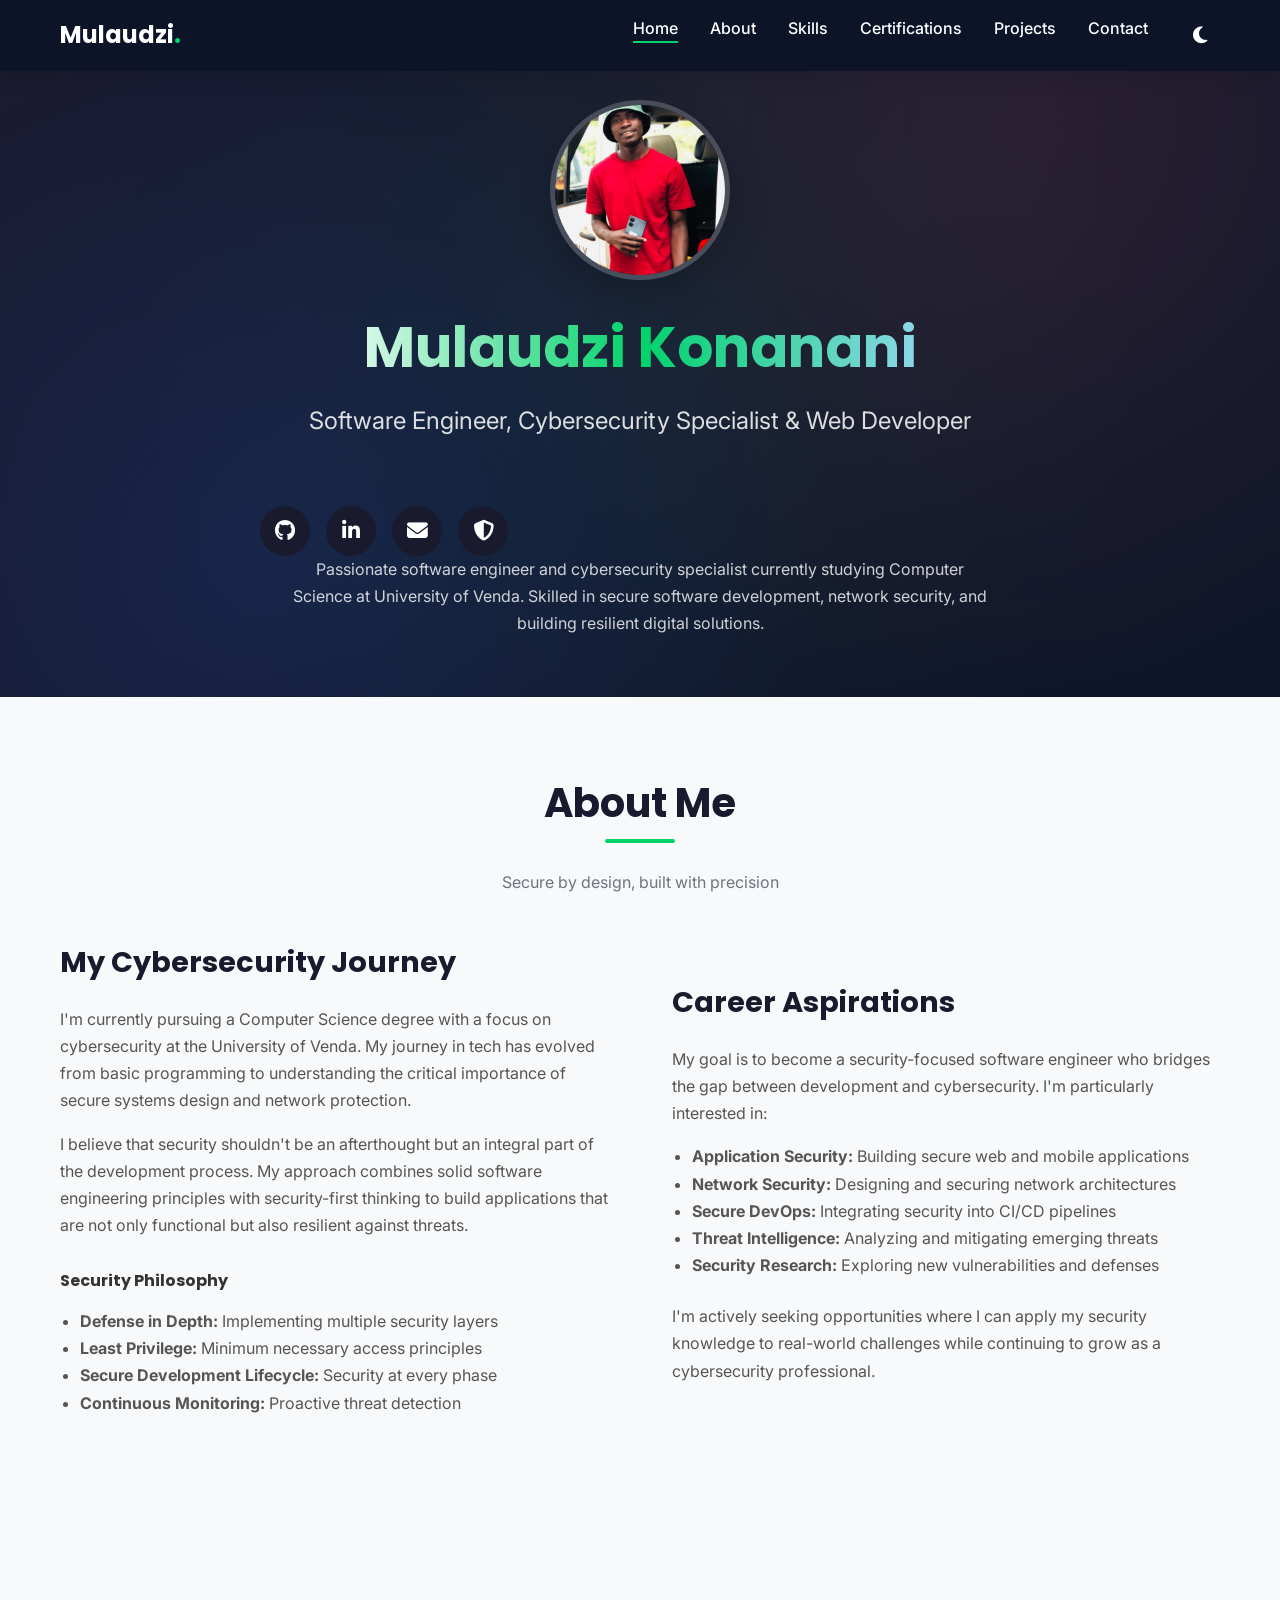
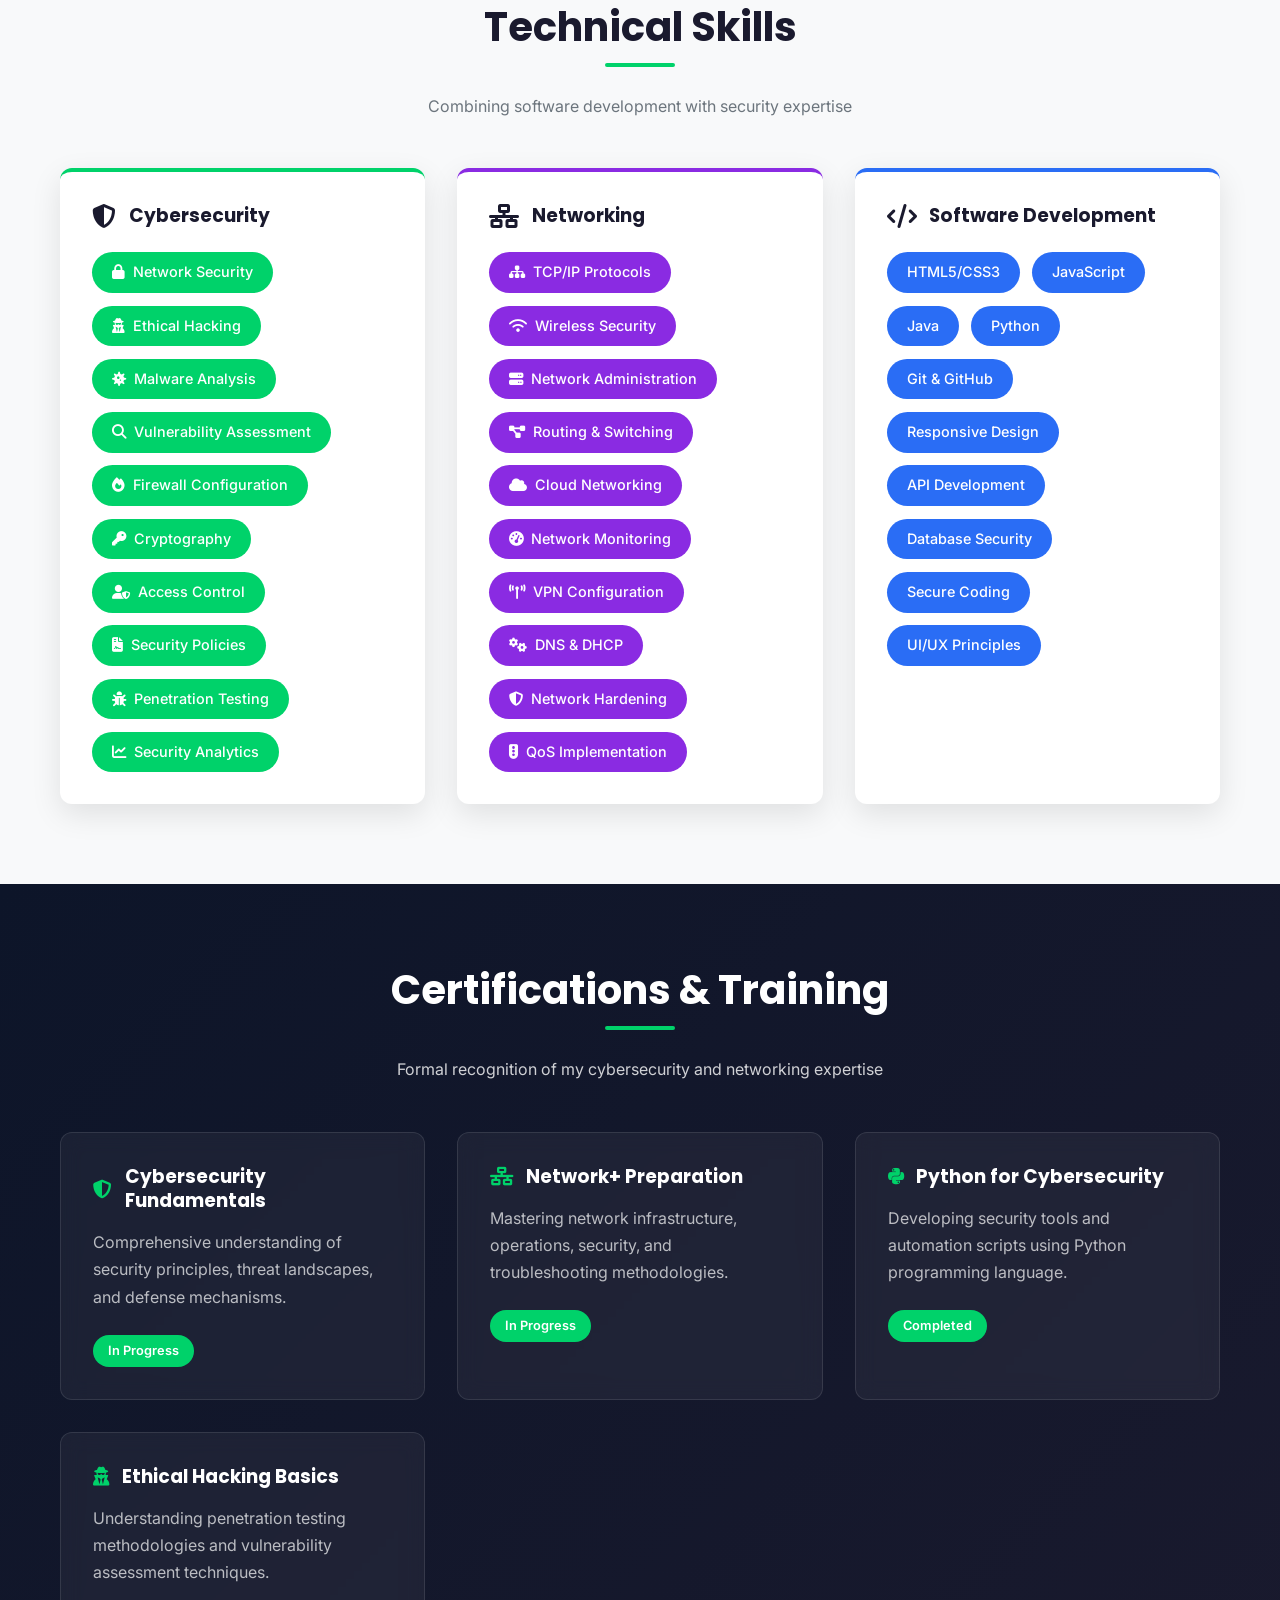
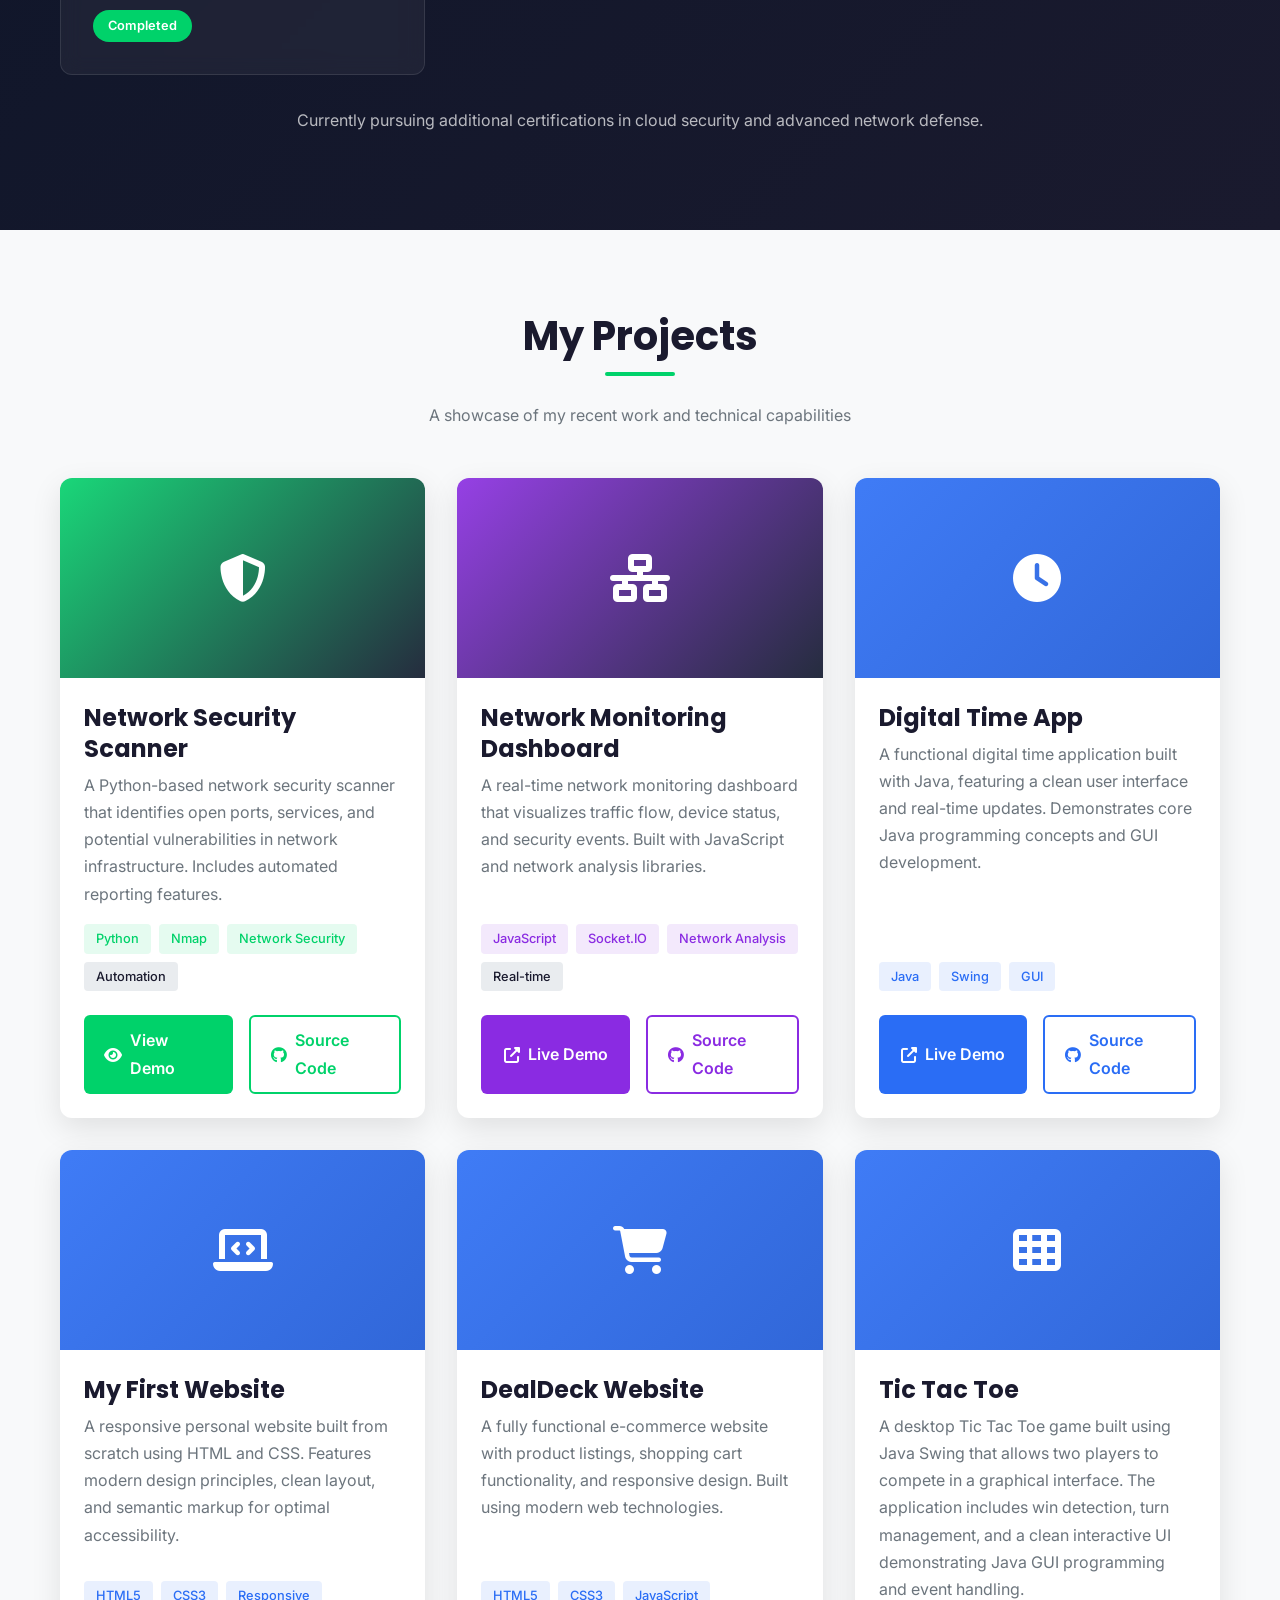
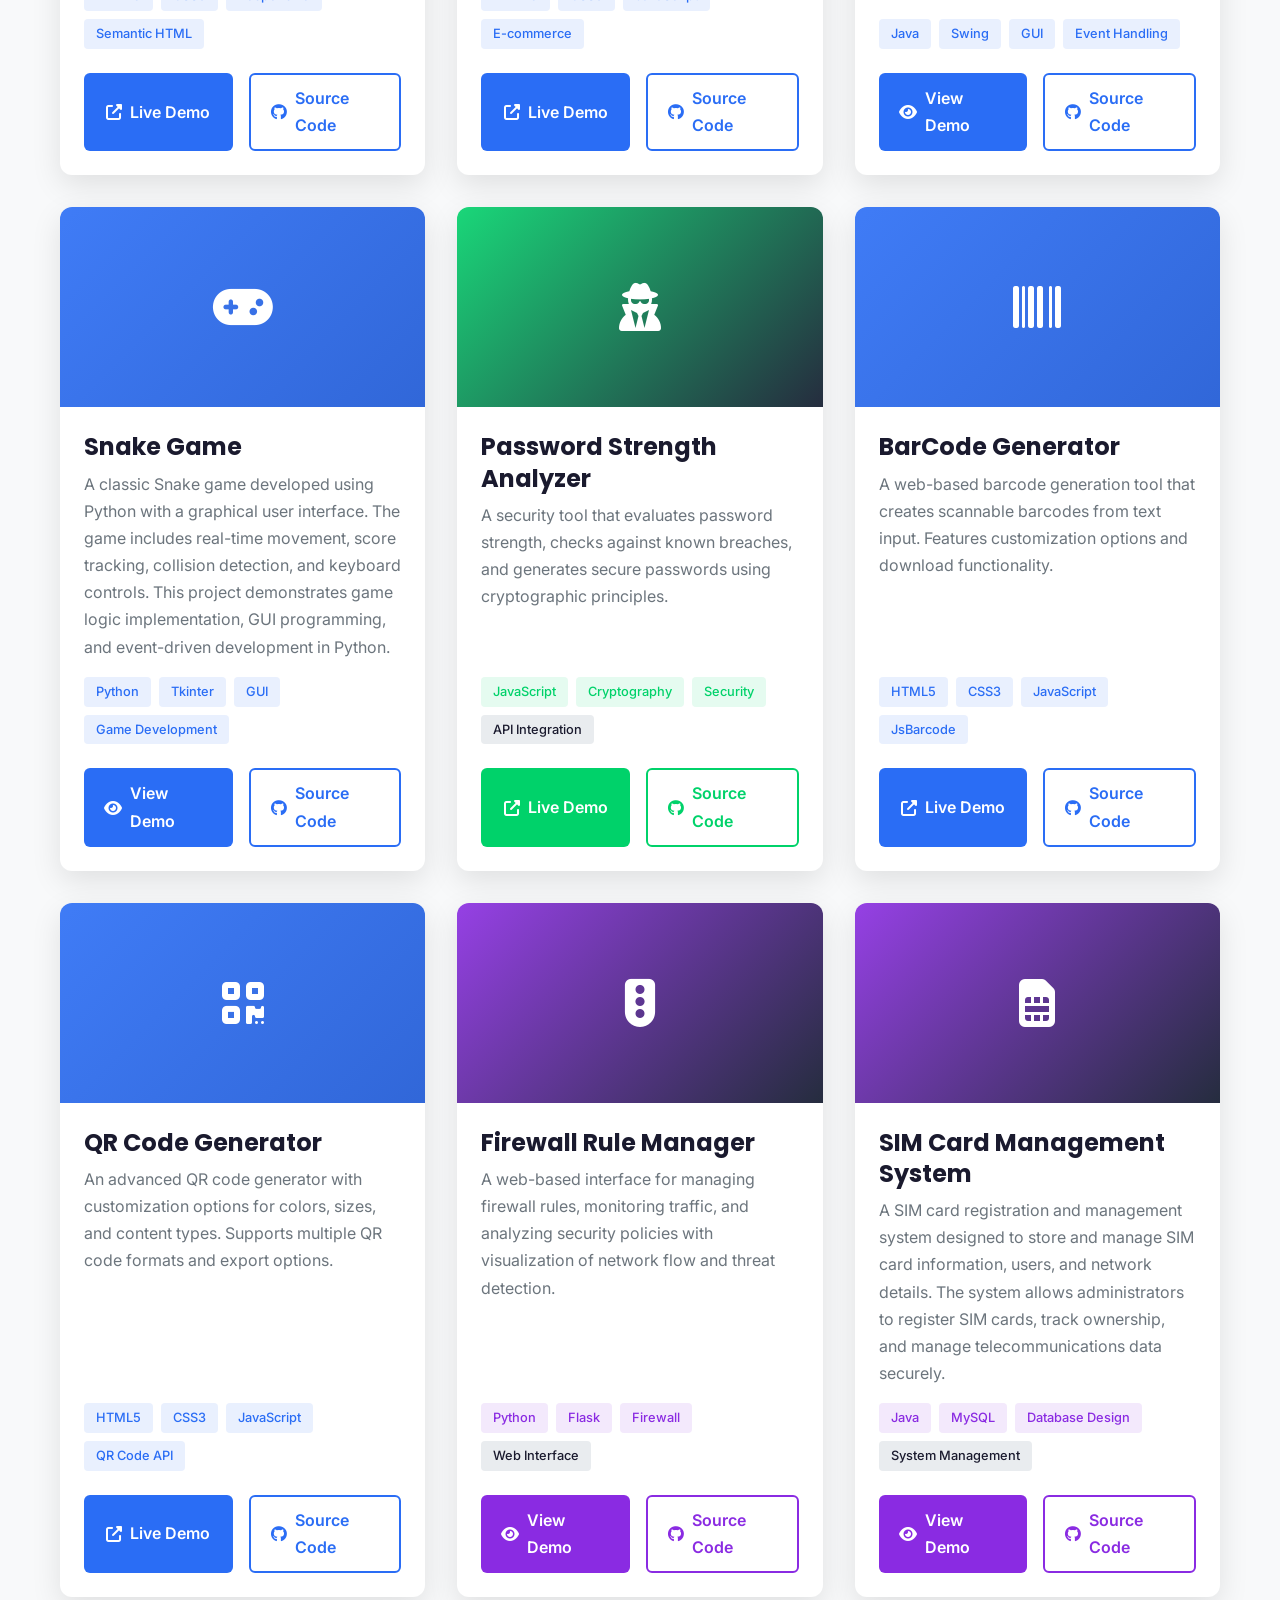
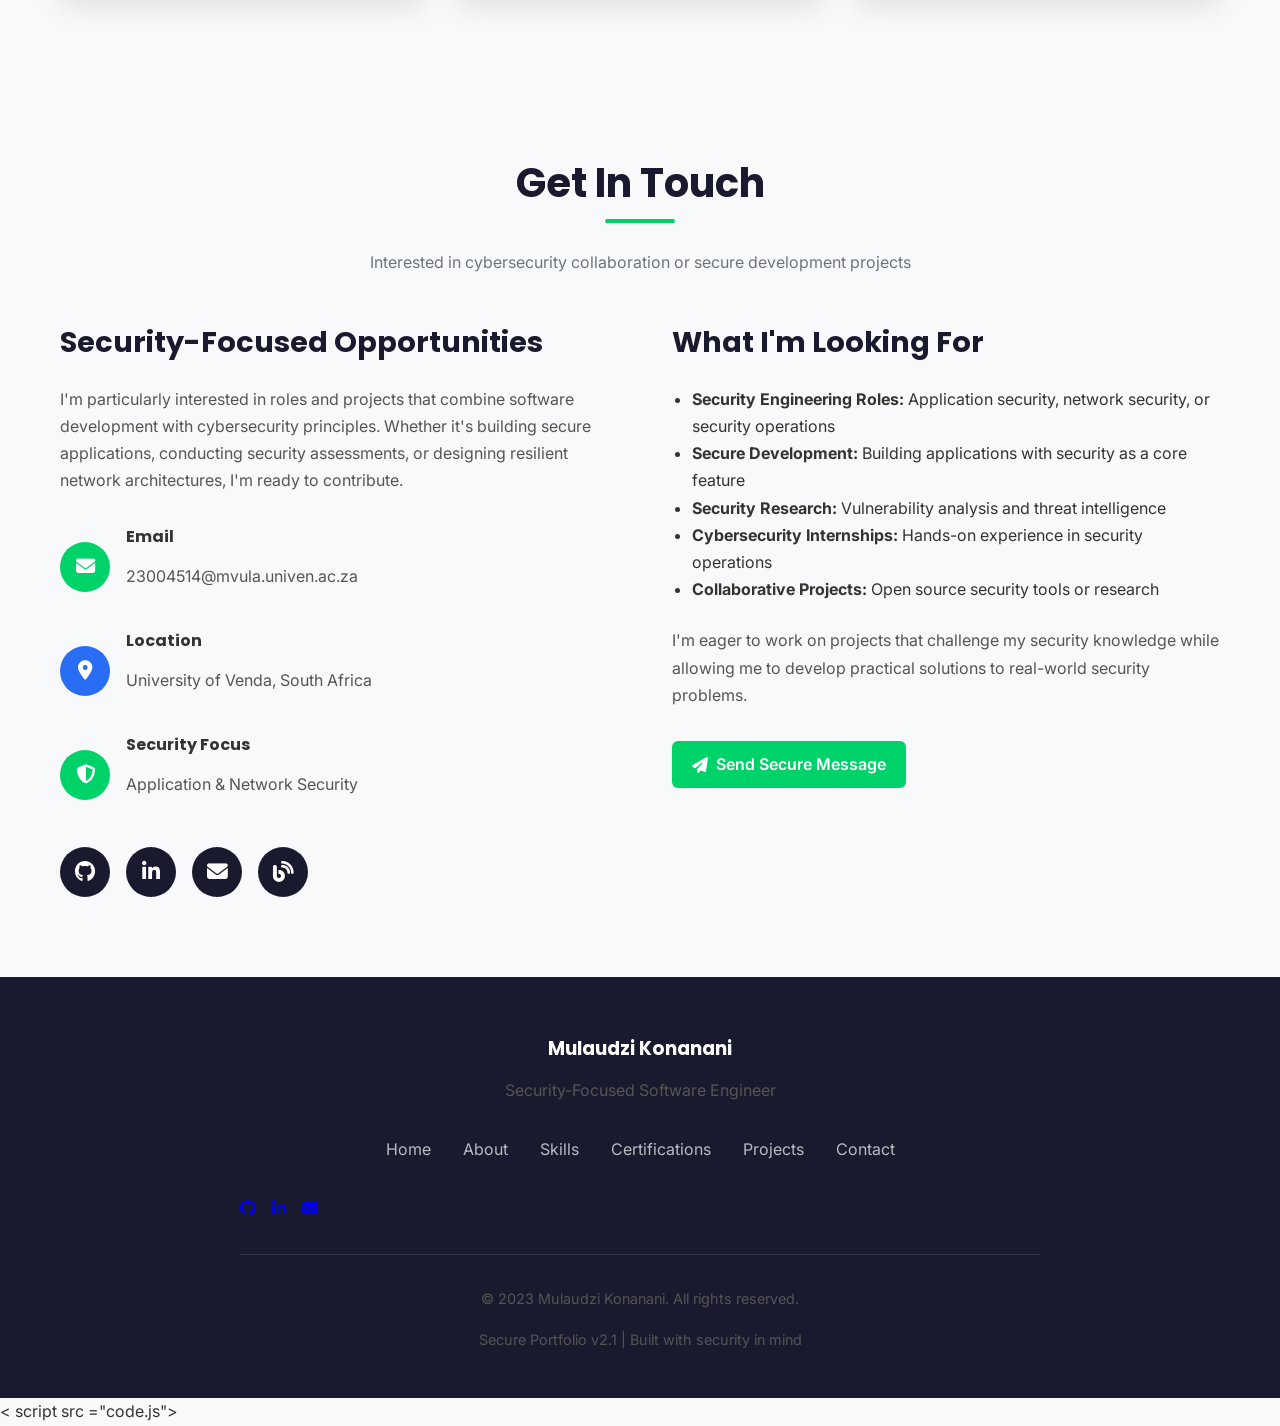
==== commit 3da455e6: "Merge branch 'main' of https://github.com/23004514/MyPortforlio" ====
--- a/index.html
+++ b/index.html
@@ -712,3 +712,4 @@
 
 
 
+
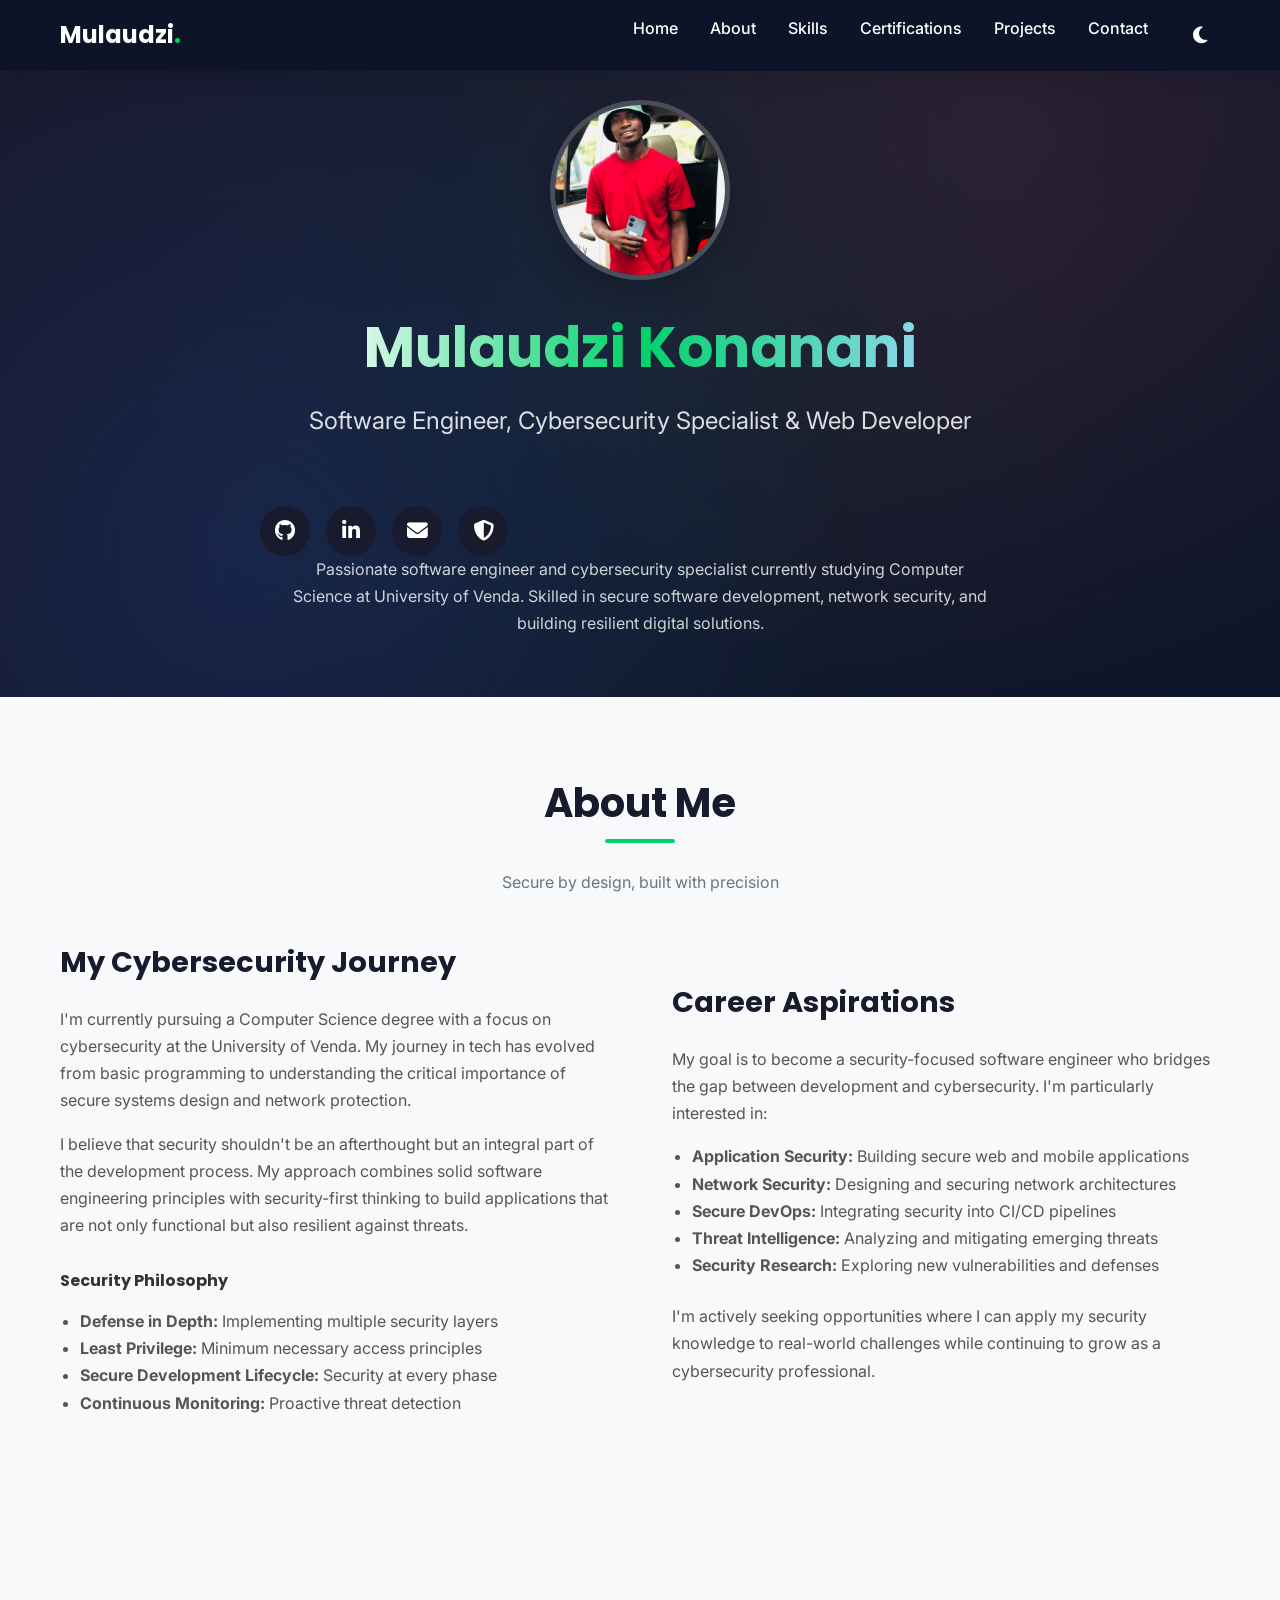
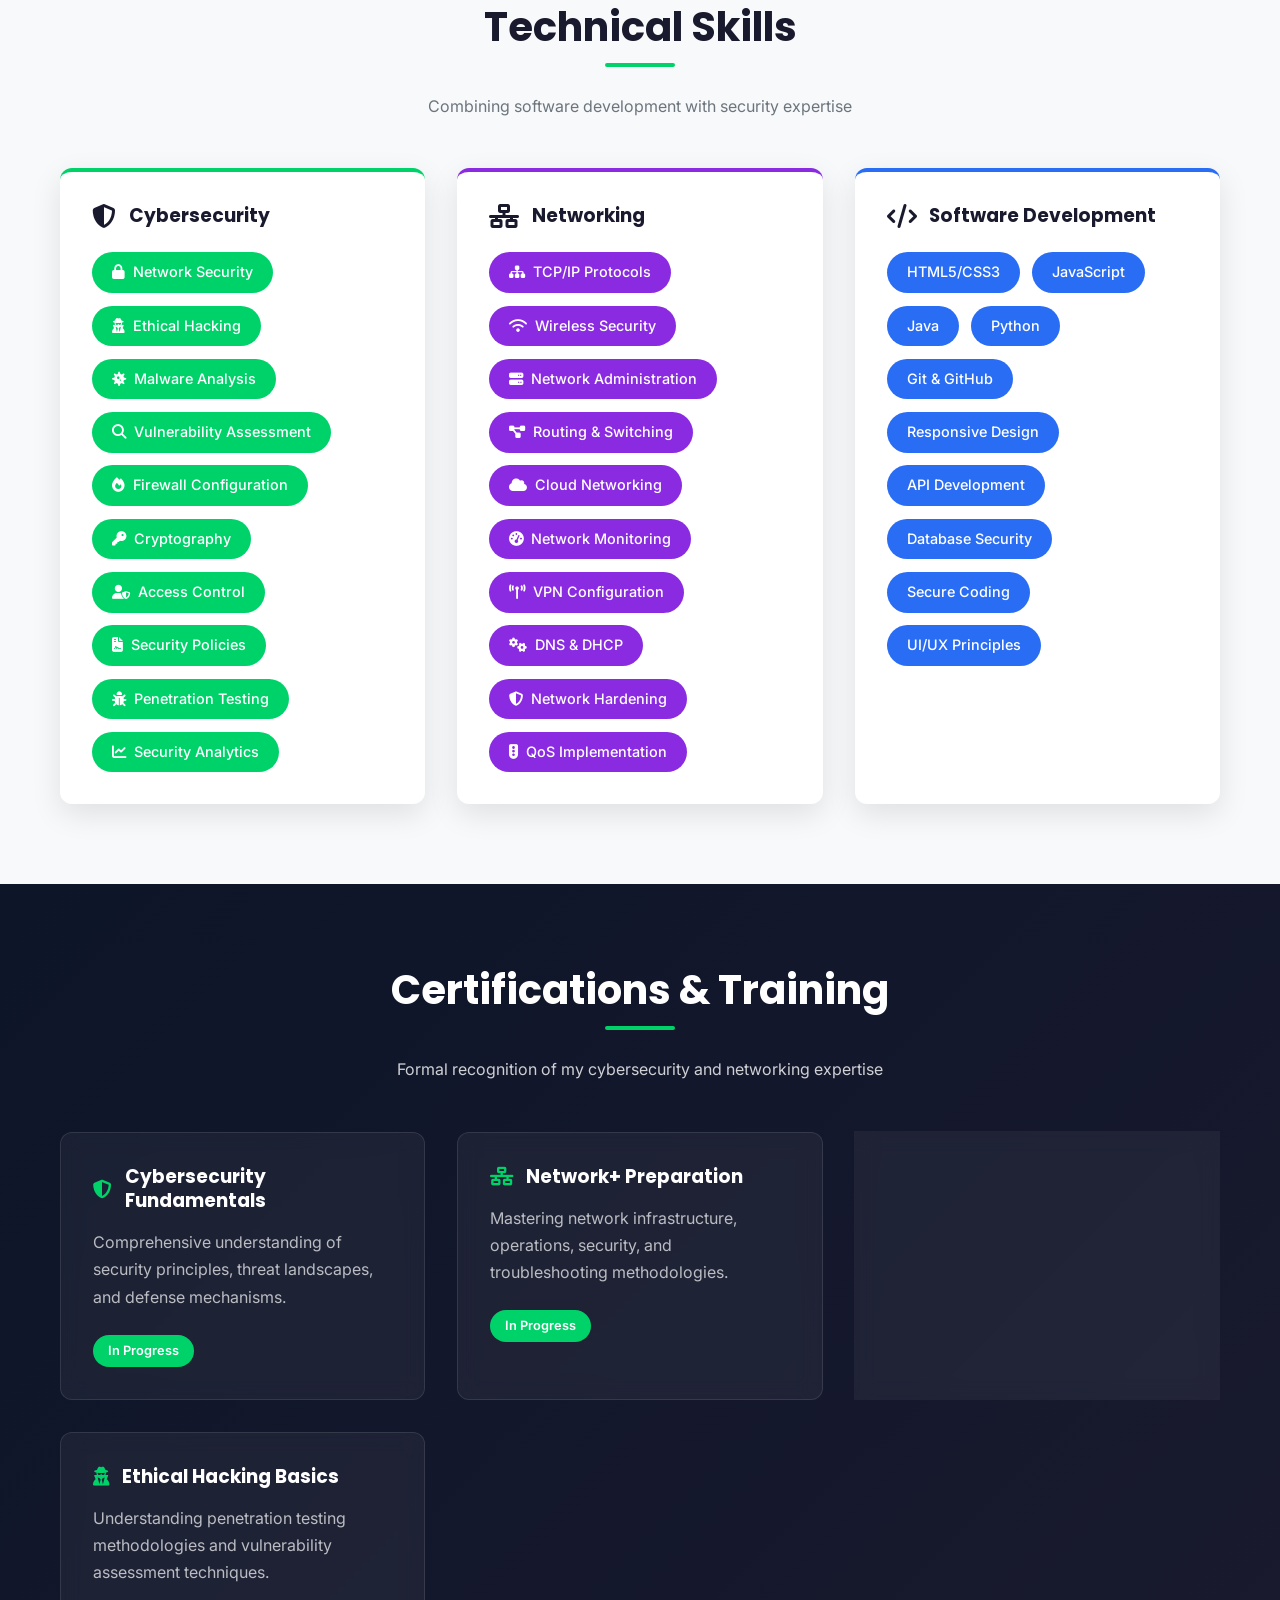
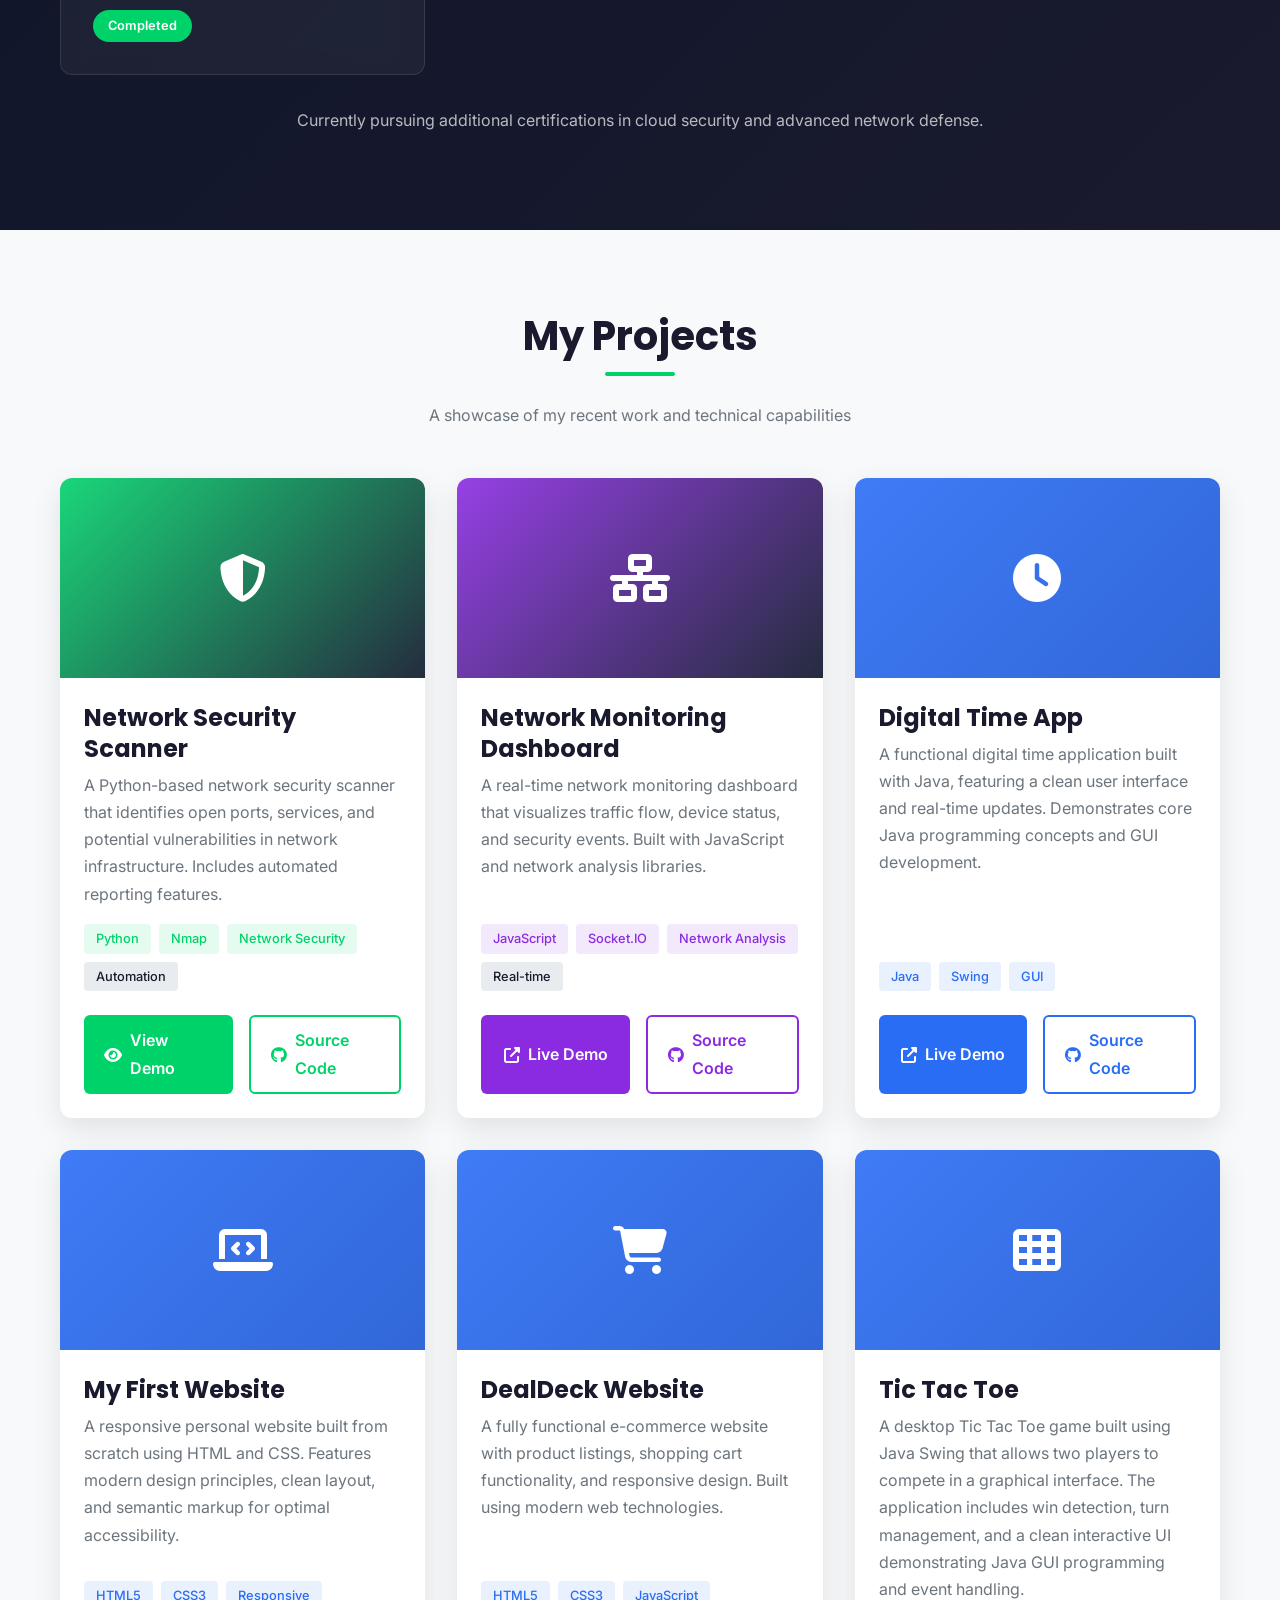
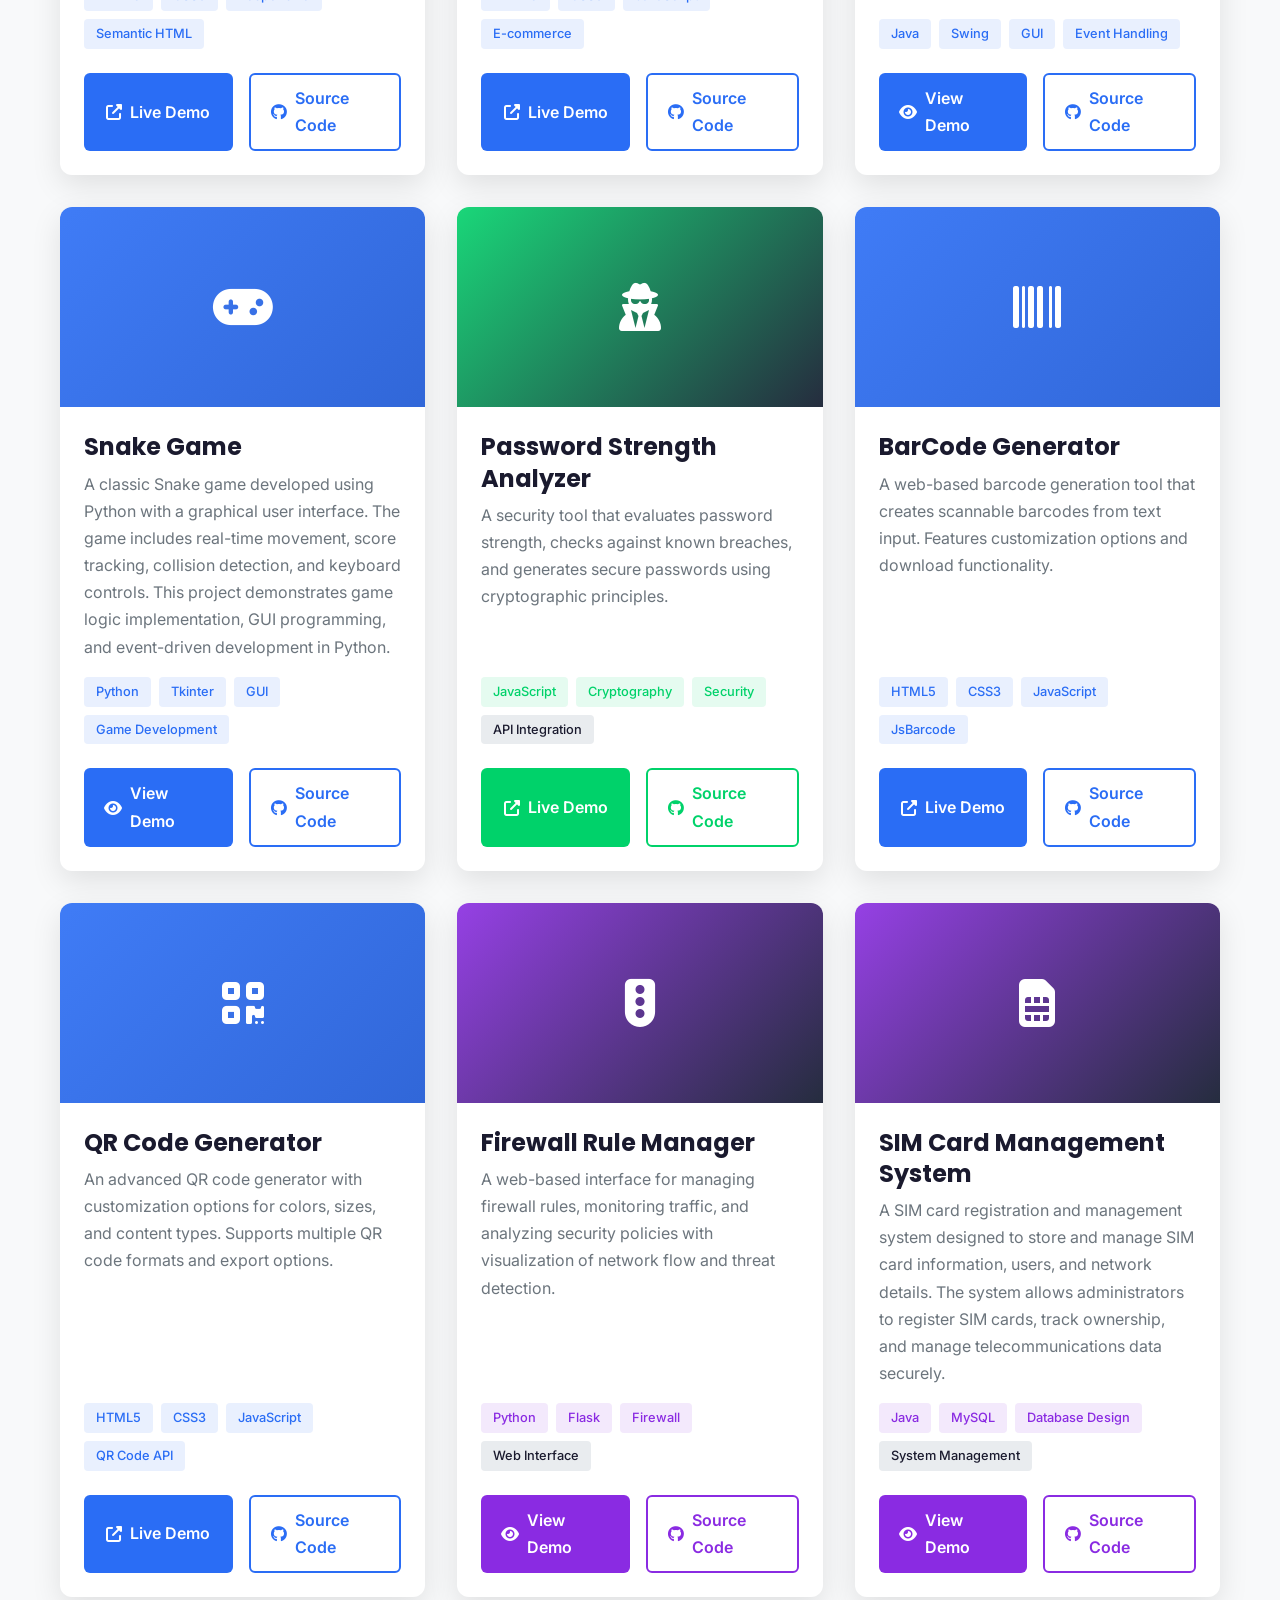
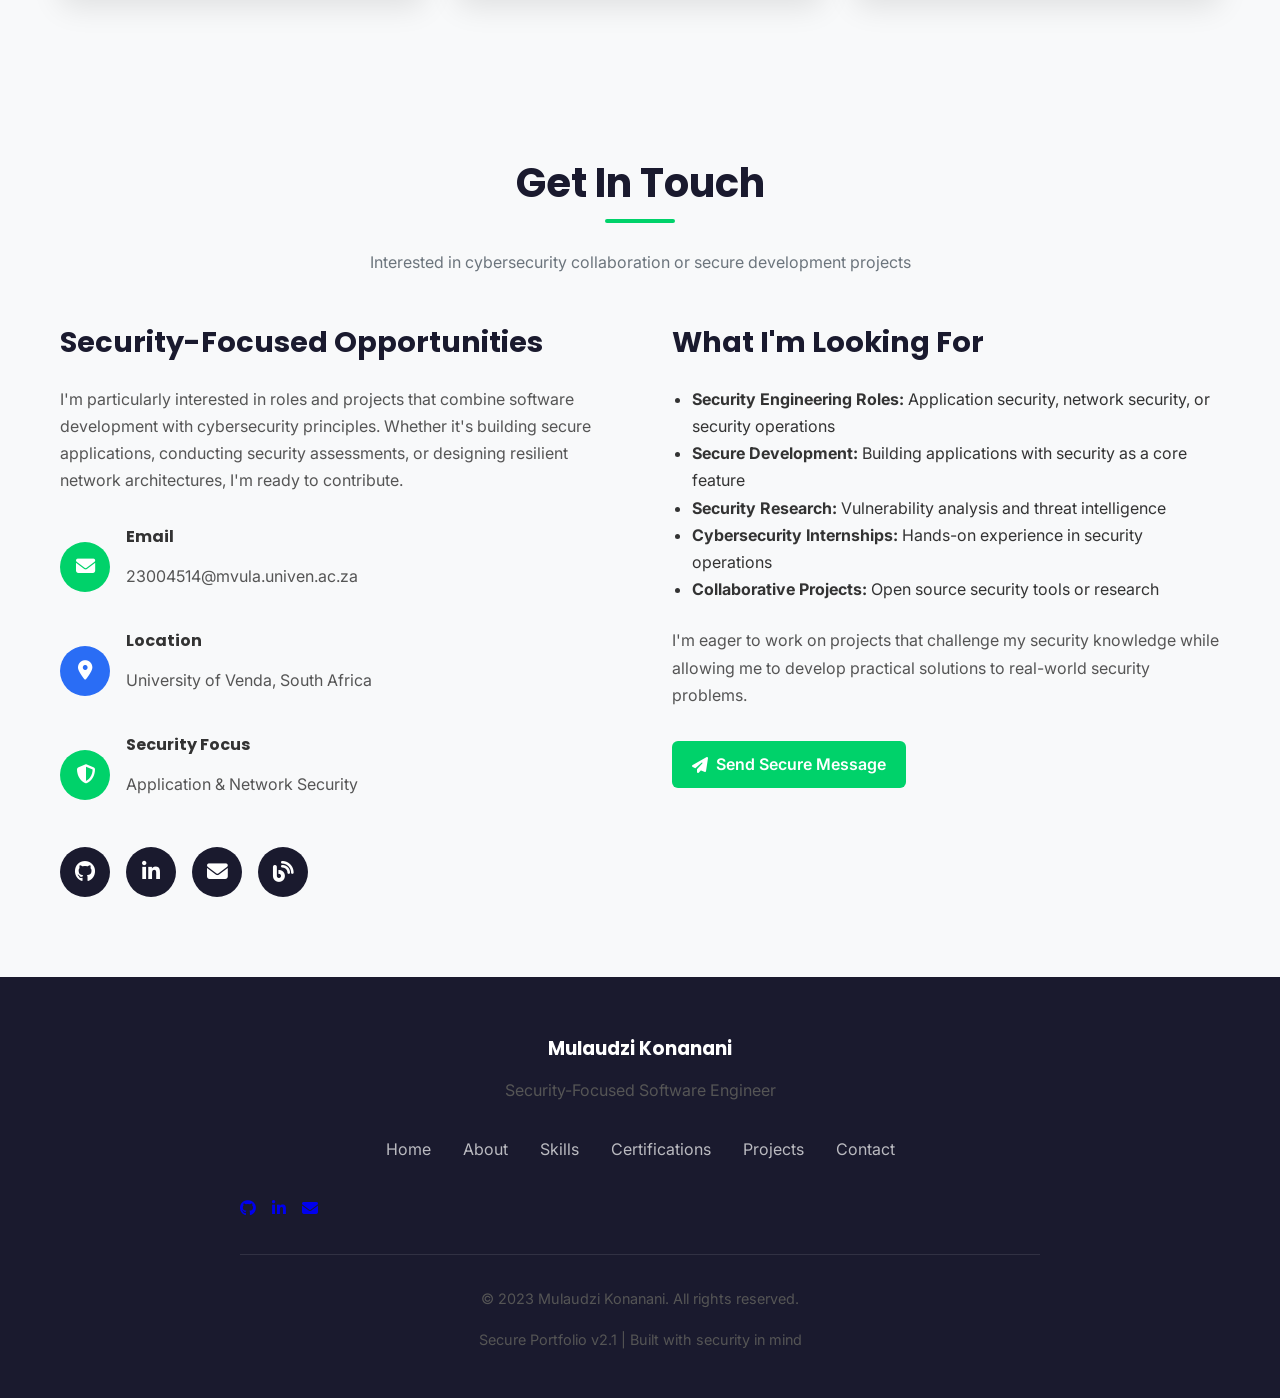
==== commit ab8b8085: "Update index.html" ====
--- a/index.html
+++ b/index.html
@@ -705,7 +705,7 @@
         </div>
     </footer>
 
-    < script src ="code.js"></script>
+    <script src ="code.js"></script>
 
 </body>
 </html>
